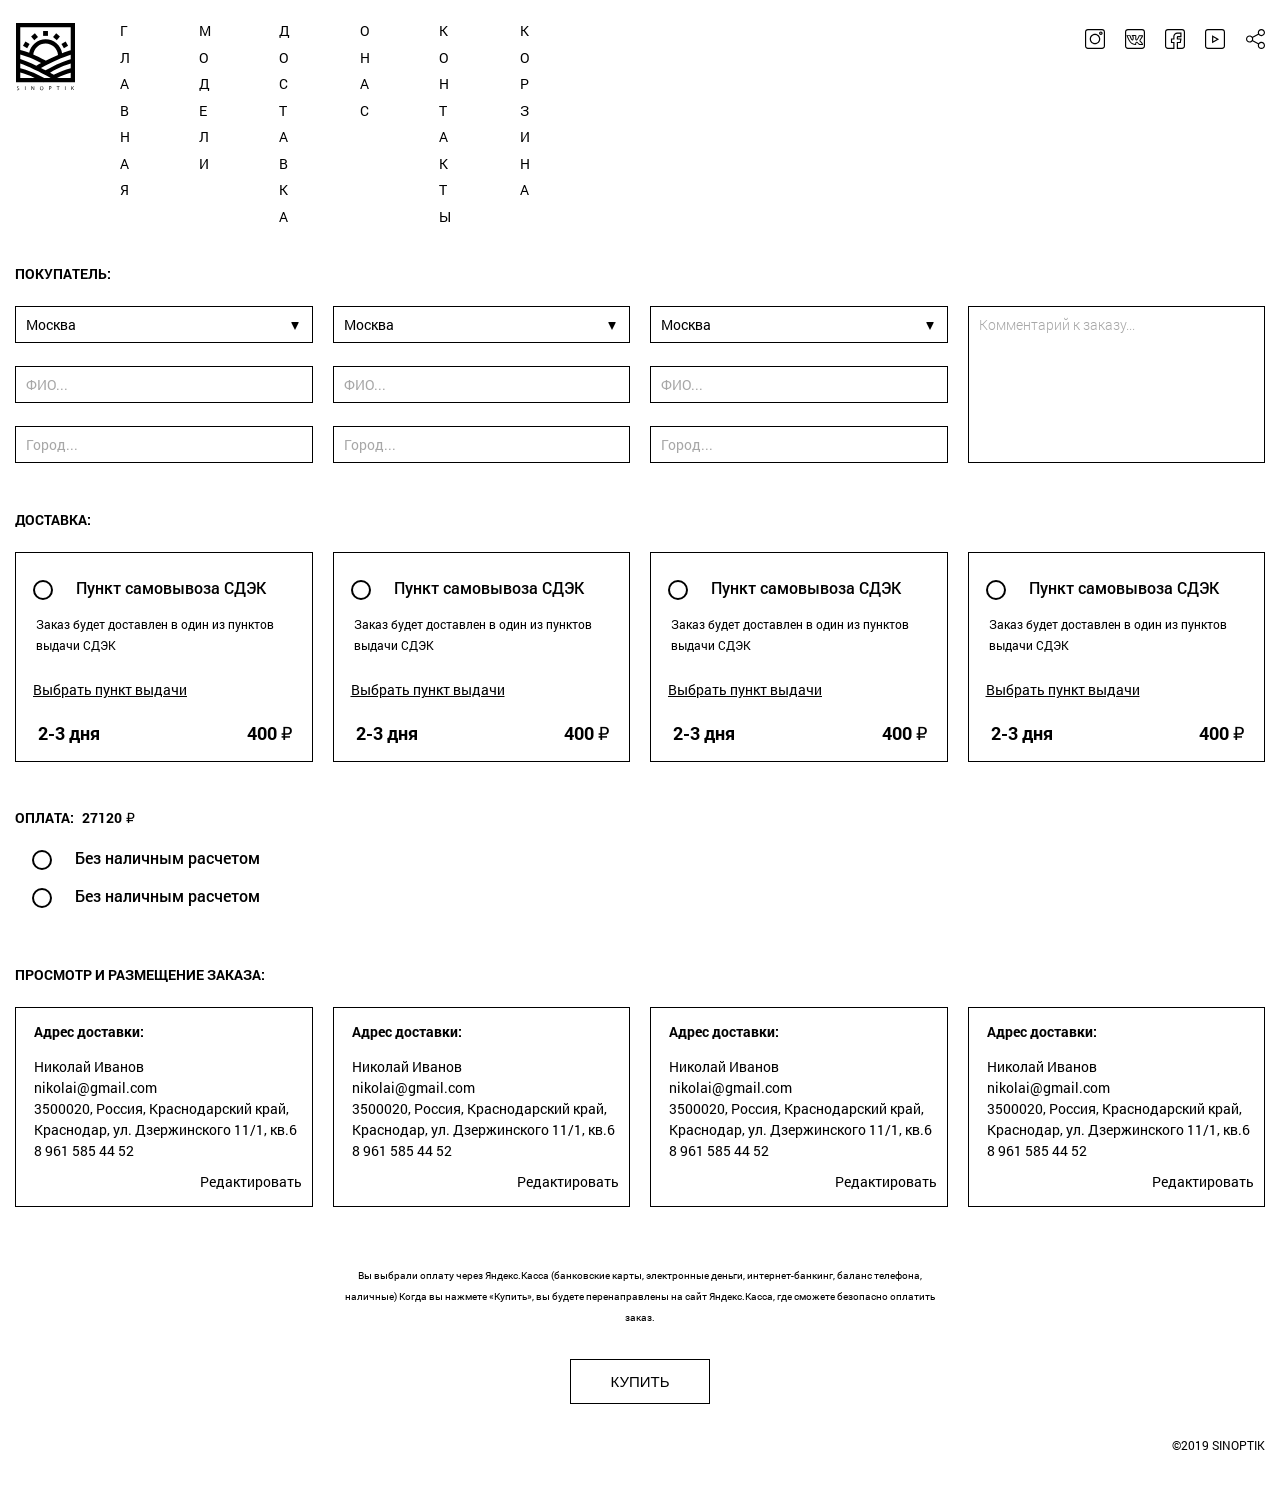
==== src/app/index.html @ a8af1f1e "Add" ====
<!DOCTYPE html>
<html>
<head lang="en">
    <meta charset="utf-8">
    <meta http-equiv="X-UA-Compatible" content="IE=edge">
    <meta name="viewport" content="width=device-width, initial-scale=1, maximum-scale=1, user-scalable=no">
    <meta name="google" value="notranslate">
    <meta name="theme-color" content="#ffffff">
    <title> </title>
    <meta name="description" content="">
    <meta name="keywords" content="">
    <link href="css/style.css" rel="stylesheet">
    <link href="css/animated-slider-css.css" rel="stylesheet">
    <link href="css/grid-same-column.min.css" rel="stylesheet">
    <link href="css/FontAwesoome/css/font-awesome.min.css" rel="stylesheet">
</head>
<body>
    <div class="wrap wrap-page-models">
        <div class="content">
            <header class="header">
                <div class="container">
                    <div class="header__wrapper">
                        <div class="header__wrapper-logo-menu">
                            <div class="logo-company header__logo"></div>
                            <div class="header__menu">
                                <div class="row-6-col-mar-10 ">
                                    <a href="#" class="col-flex header__menu-item">
                                        <p><b class="header__menu-item-span">главная</b></p>
                                    </a>
                                    <a href="#" class="col-flex header__menu-item">
                                        <p><b class="header__menu-item-span">модели</b></p>
                                    </a>
                                    <a href="#" class="col-flex header__menu-item">
                                        <p><b class="header__menu-item-span">доставка</b></p>
                                    </a>
                                    <a href="#" class="col-flex header__menu-item">
                                        <p><b class="header__menu-item-span">о нас</b></p>
                                    </a>
                                    <a href="#" class="col-flex header__menu-item">
                                        <p><b class="header__menu-item-span">контакты</b></p>
                                    </a>
                                    <a href="#" class="col-flex header__menu-item">
                                        <p><b class="header__menu-item-span">корзина</b></p>
                                    </a>
                                </div>
                            </div>
                        </div>

                        <div class="header__social-networks social-networks">

                            <a href="#" style="background-image: url('img/instagram.svg')" class="social-networks__item"></a>

                            <a href="#" style="background-image: url('img/vk.svg')" class="social-networks__item"></a>

                            <a href="#" style="background-image: url('img/facebook.svg')" class="social-networks__item"></a>

                            <a href="#" style="background-image: url('img/youtube.svg')" class="social-networks__item"></a>

                            <a href="#" style="background-image: url('img/share_button.svg')" class="social-networks__item"></a>


                        </div>

                    </div>
                </div>
            </header>
            <section class="section-busket">
                <div class="container">
                    <div class="wrapper-busket-buyer page-form">
                        <p class="h2-title-mar mar-bottom-22">ПОКУПАТЕЛЬ:</p>
                        <div class="row-4-col-mar-10 mar-bottom">
                            <div class="col-flex wrapper-busket-buyer__item">
                                <div class="wrapper-select"><!--контейнер самого селекта-->

                                    
                                    <div class="wrapper-select__wrapper-input">
                                        <input class="wrapper-select__input" readonly="" value="Москва" type="text">
                                        <div class="wrapper-select__triangle-down"></div>
                                    </div>
                                    <ul class="wrapper-select__option"><!--раскрывающийся список-->
                                        <li>Москва</li>
                                        <li>Обниснк</li>
                                        <li>Астана</li>
                                        <li>Ленинск</li>
                                    </ul>
                                </div>
                                <input name="" placeholder="ФИО..." type="text">
                                <input name="" placeholder="Город..." type="text">
                            </div>

                            <div class="col-flex wrapper-busket-buyer__item">
                                <div class="wrapper-select"><!--контейнер самого селекта-->


                                    <div class="wrapper-select__wrapper-input">
                                        <input class="wrapper-select__input" readonly="" value="Москва" type="text">
                                        <div class="wrapper-select__triangle-down"></div>
                                    </div>
                                    <ul class="wrapper-select__option"><!--раскрывающийся список-->
                                        <li>Москва</li>
                                        <li>Обниснк</li>
                                        <li>Астана</li>
                                        <li>Ленинск</li>
                                    </ul>
                                </div>
                                <input name="" placeholder="ФИО..." type="text">
                                <input name="" placeholder="Город..." type="text">
                            </div>

                            <div class="col-flex wrapper-busket-buyer__item">
                                <div class="wrapper-select"><!--контейнер самого селекта-->


                                    <div class="wrapper-select__wrapper-input">
                                        <input class="wrapper-select__input" readonly="" value="Москва" type="text">
                                        <div class="wrapper-select__triangle-down"></div>
                                    </div>
                                    <ul class="wrapper-select__option"><!--раскрывающийся список-->
                                        <li>Москва</li>
                                        <li>Обниснк</li>
                                        <li>Астана</li>
                                        <li>Ленинск</li>
                                    </ul>
                                </div>
                                <input name="" placeholder="ФИО..." type="text">
                                <input name="" placeholder="Город..." type="text">
                            </div>

                            <div class="col-flex wrapper-busket-buyer__item">
                                <textarea placeholder="Комментарий к заказу..." name=""></textarea>
                            </div>
                        </div>
                    </div>

                    <div class="wrapper-busket-delivery">
                        <p class="h2-title-mar mar-bottom-22">ДОСТАВКА:</p>
                        <div class="row-4-col-mar-10 mar-bottom">
                            <div class="col-flex busket-delivery-item">
                                <div class="busket-delivery-item__type-delivery">
                                    <div class="checkbox">
                                        <input name="delivery" type="radio" id="checkbox_1">
                                        <label for="checkbox_1">Пункт самовывоза СДЭК</label>
                                    </div>
                                </div>
                                <div class="busket-delivery-item__mark">
                                    <p>
                                        Заказ будет доставлен в один из пунктов выдачи СДЭК
                                    </p>
                                </div>
                                <p class="busket-delivery-item__select-issue">Выбрать пункт выдачи</p>
                                <div class="wrapper-summary-data">
                                    <div class="time-delivery">
                                        <p>2-3 дня</p>

                                    </div>
                                    <div class="shipping-amount">
                                        <p><span>400</span> ₽ </p>
                                    </div>
                                </div>
                            </div>

                            <div class="col-flex busket-delivery-item">
                                <div class="busket-delivery-item__type-delivery">
                                    <div class="checkbox">
                                        <input name="delivery" type="radio" id="checkbox_2">
                                        <label  for="checkbox_2">Пункт самовывоза СДЭК</label>
                                    </div>
                                </div>
                                <div class="busket-delivery-item__mark">
                                    <p>
                                        Заказ будет доставлен в один из пунктов выдачи СДЭК
                                    </p>
                                </div>
                                <p class="busket-delivery-item__select-issue">Выбрать пункт выдачи</p>
                                <div class="wrapper-summary-data">
                                    <div class="time-delivery">
                                        <p>2-3 дня</p>

                                    </div>
                                    <div class="shipping-amount">
                                        <p><span>400</span> ₽ </p>
                                    </div>
                                </div>
                            </div>

                            <div class="col-flex busket-delivery-item">
                                <div class="busket-delivery-item__type-delivery">
                                    <div class="checkbox">
                                        <input name="delivery" type="radio" id="checkbox_3">
                                        <label for="checkbox_3">Пункт самовывоза СДЭК</label>
                                    </div>
                                </div>
                                <div class="busket-delivery-item__mark">
                                    <p>
                                        Заказ будет доставлен в один из пунктов выдачи СДЭК
                                    </p>
                                </div>
                                <p class="busket-delivery-item__select-issue">Выбрать пункт выдачи</p>
                                <div class="wrapper-summary-data">
                                    <div class="time-delivery">
                                        <p>2-3 дня</p>

                                    </div>
                                    <div class="shipping-amount">
                                        <p><span>400</span> ₽ </p>
                                    </div>
                                </div>
                            </div>

                            <div class="col-flex busket-delivery-item">
                                <div class="busket-delivery-item__type-delivery">
                                    <div class="checkbox">
                                        <input name="delivery" type="radio" id="checkbox_4">
                                        <label for="checkbox_4">Пункт самовывоза СДЭК</label>
                                    </div>
                                </div>
                                <div class="busket-delivery-item__mark">
                                    <p>
                                        Заказ будет доставлен в один из пунктов выдачи СДЭК
                                    </p>
                                </div>
                                <p class="busket-delivery-item__select-issue">Выбрать пункт выдачи</p>
                                <div class="wrapper-summary-data">
                                    <div class="time-delivery">
                                        <p>2-3 дня</p>

                                    </div>
                                    <div class="shipping-amount">
                                        <p><span>400</span> ₽ </p>
                                    </div>
                                </div>
                            </div>
                        </div>
                    </div>

                    <div class="wrapper-total-amount">
                        <p class="h2-title-mar">Оплата: <span>27120</span> ₽</p>
                    </div>

                    <div class="wrapper-type-payment">
                        <div class="checkbox">
                            <input name="type" type="radio" id="checkbox_5">
                            <label for="checkbox_5">Без наличным расчетом</label>
                        </div>

                        <div class="checkbox">
                            <input name="type" type="radio" id="checkbox_6">
                            <label for="checkbox_6">Без наличным расчетом</label>
                        </div>
                    </div>

                    <div class="wrapper-view-order">
                        <p class="h2-title-mar mar-bottom-22">Просмотр и размещение заказа:</p>
                        <div class="row-4-col-mar-10 mar-bottom">
                            <div class="col-flex view-order-item">
                                <p class="view-order-item__title">Адрес доставки:</p>
                                <div class="view-order-item__decryption">
                                    <p>Николай Иванов</p>
                                    <p>nikolai@gmail.com</p>
                                    <p>3500020, Россия, Краснодарский край,</p>
                                    <p>Краснодар, ул. Дзержинского 11/1, кв.6</p>
                                    <p>8 961 585 44 52</p>
                                </div>
                                <p class="edit-delivery-data">Редактировать</p>


                            </div>

                            <div class="col-flex view-order-item">
                                <p class="view-order-item__title">Адрес доставки:</p>
                                <div class="view-order-item__decryption">
                                    <p>Николай Иванов</p>
                                    <p>nikolai@gmail.com</p>
                                    <p>3500020, Россия, Краснодарский край,</p>
                                    <p>Краснодар, ул. Дзержинского 11/1, кв.6</p>
                                    <p>8 961 585 44 52</p>
                                </div>
                                <p class="edit-delivery-data">Редактировать</p>


                            </div>

                            <div class="col-flex view-order-item">
                                <p class="view-order-item__title">Адрес доставки:</p>
                                <div class="view-order-item__decryption">
                                    <p>Николай Иванов</p>
                                    <p>nikolai@gmail.com</p>
                                    <p>3500020, Россия, Краснодарский край,</p>
                                    <p>Краснодар, ул. Дзержинского 11/1, кв.6</p>
                                    <p>8 961 585 44 52</p>
                                </div>
                                <p class="edit-delivery-data">Редактировать</p>


                            </div>

                            <div class="col-flex view-order-item">
                                <p class="view-order-item__title">Адрес доставки:</p>
                                <div class="view-order-item__decryption">
                                    <p>Николай Иванов</p>
                                    <p>nikolai@gmail.com</p>
                                    <p>3500020, Россия, Краснодарский край,</p>
                                    <p>Краснодар, ул. Дзержинского 11/1, кв.6</p>
                                    <p>8 961 585 44 52</p>
                                </div>
                                <p class="edit-delivery-data">Редактировать</p>


                            </div>
                        </div>
                    </div>

                    <div class="wrapper-user-tagging">
                        <p>
                            Вы выбрали оплату через Яндекс.Касса (банковские карты, электронные деньги,
                            интернет-банкинг, баланс телефона, наличные)
                            Когда вы нажмете «Купить», вы будете перенаправлены на сайт Яндекс.Касса, где сможете
                            безопасно оплатить заказ.
                        </p>
                    </div>

                    <button class="button button-order-purchase">Купить</button>



                </div>



            </section>
        </div>



        <footer class="footer">
            <div class="container">
                <p class="footer__year">©2019  SINOPTIK</p>
            </div>

        </footer>
    </div>


    <script src="js/jquery-3.1.1.min.js"></script>
    <script src="js/app.js"></script>
    <script src="js/jquery.cssslider.js"></script>
    <script src="js/jquery.touchSwipe.js"></script>

    <script>
        $(document).ready(function() {

            /*Поле селект*/
            $('.wrapper-select__triangle-down, .wrapper-select').on('click',function(){


                $(this).find('.wrapper-select__option').slideToggle();
            });

            $('.wrapper-select__option li').on('click',function(){
                var val = $(this).text();
                $(this).parents('.wrapper-select').find('.wrapper-select__input').val(val);
                $(this).find('.wrapper-select__option').slideUp();

            });




        });
    </script>

</body>
</html>
---- src/app/css/style.css ----
@import url("fonts.css");
* {
  box-sizing: border-box;
  padding: 0;
  margin: 0;
}
html,
body {
  width: 100%;
  height: 100%;
}
body {
  position: relative;
  margin: 0;
  font-family: 'Roboto', sans-serif;
  color: #000000;
  cursor: default;
  font-weight: 300;
  font-size: 16px;
  line-height: 21px;
  background: #fff;
  height: 100%;
}
html {
  font-family: sans-serif;
  -ms-text-size-adjust: 100%;
  -webkit-text-size-adjust: 100%;
}
.wrap {
  width: 100%;
  overflow: hidden;
  position: relative;
  display: flex;
  flex-direction: column;
  min-height: 100%;
}
.content {
  flex: 1 0 auto;
}
.footer {
  flex: 0 0 auto;
}
section,
header,
footer {
  display: block;
  position: relative;
}
.container {
  zoom: 1;
  width: 100%;
  max-width: 1290px;
  margin: 0 auto;
  padding: 0 15px;
  position: relative;
}
a {
  display: block;
  color: #000;
  text-decoration: none;
  transition: all ease 0.3s;
  -webkit-transition: all ease 0.3s;
  background-color: transparent;
  -webkit-text-decoration-skip: objects;
}
a img {
  text-decoration: none;
}
a:focus,
a:hover,
a:link,
a:active {
  outline: none!important;
  text-decoration: none!important;
  outline-width: 0;
}
a:hover {
  text-decoration: none!important;
}
ul {
  margin: 0;
  padding: 0;
  list-style: none;
}
img {
  max-width: 100%;
  height: auto;
}
button {
  outline: none;
  text-decoration: none;
  border: none;
  transition: all ease 0.5s;
  -webkit-transition: all ease 0.5s;
}
button:focus {
  outline: none;
}
input {
  outline: none;
}
/*--------------МОДАЛЬНЫЕ ОКНА МЕДИА-МЕНЮ НА ВЕСЬ ЭКРАН-----------------*/
/*Модальное окно*/
.parent {
  width: 100%;
  height: 100%;
  position: fixed;
  top: 0;
  left: 0;
  /*display: flex;*/
  align-items: center;
  align-content: center;
  justify-content: center;
  overflow: auto;
  z-index: 1100;
  display: none;
}
.parent #block {
  position: relative;
  width: 80%;
  height: 50%;
  border: 1px solid #7b7a7a;
  background: #fff;
  box-shadow: 0 0 4px 0 #7b7a7a;
}
img {
  display: block;
  border: none;
}
#lean_overlay {
  position: fixed;
  z-index: 1000;
  top: 0;
  left: 0;
  height: 100%;
  width: 100%;
  background: rgba(0, 0, 0, 0.25);
}
.close-menu {
  position: absolute;
  width: 18px;
  height: 18px;
  right: -10px;
  top: -10px;
  font-size: 20px;
  background-position: center;
  background-repeat: no-repeat;
  background-size: contain;
  cursor: pointer;
  z-index: 10;
}
/*Главная старница*/
.header {
  padding-top: 23px;
}
.header__wrapper {
  display: flex;
  justify-content: space-between;
}
.header__wrapper-logo-menu {
  display: flex;
}
.header__menu {
  width: 460px;
  margin-left: 20px;
}
.header__menu-item {
  margin-top: -24px;
  padding-top: 24px;
  display: flex;
  justify-content: center;
  transition: all ease 0.6s;
}
.header__menu-item:hover {
  background-color: #000;
}
.header__menu-item:hover p {
  color: #fff;
}
.header__menu-item p {
  transition: all ease 0.8s;
  -webkit-transition: all ease 0.8s;
  font-weight: 300;
  font-size: 14px;
  line-height: 16px;
  text-transform: uppercase;
}
.header__menu-item p span {
  display: block;
  margin-bottom: 10.5px;
}
.header__menu-item p b {
  display: none;
}
.header__social-networks {
  padding-top: 6px;
}
.social-networks {
  display: flex;
}
.social-networks__item {
  width: 20px;
  height: 20px;
  background-size: contain;
  background-position: center;
  background-repeat: no-repeat;
}
.social-networks__item:not(:last-child) {
  margin-right: 20px;
}
.logo-company {
  width: 60px;
  height: 68.24px;
  background-position: center;
  background-repeat: no-repeat;
  background-size: contain;
  background-image: url("../img/logo.svg");
}
.section-page-banner {
  padding-top: 11%;
}
.section-page-banner .home-page-video {
  background-position: center;
  background-repeat: no-repeat;
  background-size: cover;
  max-height: 315px;
  background-image: url("../img/banner_home_1.jpg");
}
.section-page-banner .home-page-video:before {
  content: "";
  display: block;
  padding-top: 17%;
}
.footer {
  padding-bottom: 36px;
}
.footer__year {
  font-weight: 300;
  font-size: 12px;
  text-align: right;
}
/*Страница модели*/
/*слайдер*/
.wrapper-model-slider {
  position: relative;
  margin-top: 22.7%;
  width: 18%;
  margin-left: 78px;
}
ul#model-slider {
  /*Задаем ширину всему блоку, чтобы он был по середине и адаптивным*/
  width: 100%;
  position: relative;
  margin: 0 auto;
}
#model-slider li {
  /*Задаем ширину и другие св-ва отдельному слайдеру*/
  text-align: center;
  width: 100%;
  background-color: transparent;
  will-change: transform;
}
#model-slider li > div {
  /*Ширина контейнера с содержимым, чтобы не задавать padding*/
  width: 80%;
  margin: 0 auto;
}
#model-slider li:not(.current_item) div.model-slider__list {
  /*чтобы содержание неактивных слайдеров не было видно*/
  opacity: 0;
}
.model-slider__title p {
  font-size: 40px;
  font-weight: 200;
  text-transform: uppercase;
}
.model-slider__list {
  margin-top: 71px;
}
.model-slider__list_item {
  cursor: pointer;
  padding: 7px 5px;
}
.model-slider__list_item:not(:last-child) {
  margin-bottom: 21px;
}
.model-slider__list_item:hover {
  background-color: #000;
}
.model-slider__list_item:hover p {
  color: #fff;
}
.model-slider__list_item p {
  font-weight: 300;
  font-size: 18px;
  color: #333333;
  text-transform: uppercase;
}
/*Кнопки*/
.slider-btn {
  display: flex;
  align-items: center;
  justify-content: center;
  position: absolute;
  top: 50%;
  margin-top: -26px;
  width: 53px;
  height: 53px;
  border-radius: 50%;
  cursor: pointer;
  background: #246fc3;
}
.model-slider__arrow {
  position: absolute;
  width: 20px;
  height: 20px;
  background-repeat: no-repeat;
  background-position: center;
  background-size: contain;
  z-index: 100;
  top: 1px;
  cursor: pointer;
}
#btn_next1 {
  left: -32px;
}
#btn_prev1 {
  right: -29px;
}
.model-slider-man {
  display: none;
  position: absolute;
  bottom: 0;
  width: 53%;
  background-position: 0px -18%;
  background-repeat: no-repeat;
  background-size: cover;
  left: 36%;
  z-index: 2;
}
.model-slider-man:before {
  content: "";
  display: block;
  padding-top: 100%;
}
.model-page {
  position: absolute;
  top: 0;
  right: 0;
  width: 51.6%;
  height: 100vh;
  background-position: right;
  background-repeat: no-repeat;
  background-size: 100% 100%;
  background-image: url("../img/Mask Group.png");
}
/*О нас*/
.container-small {
  max-width: 810px;
  margin: 0 auto;
  padding: 0 15px;
  position: relative;
}
.wrapper-participants {
  display: flex;
  justify-content: space-between;
}
.wrapper-participants__item {
  flex-shrink: 0;
}
.wrapper-participants__img {
  width: 300px;
  height: 300px;
  background-position: center;
  background-repeat: no-repeat;
  background-size: cover;
}
.wrapper-participants__name {
  font-size: 18px;
  margin-top: 30px;
}
.h2_title {
  font-weight: 400;
  font-size: 16px;
}
.h2_title-small {
  font-weight: 400;
  font-size: 16px;
}
.about-us-description {
  margin-top: 71px;
}
.about-us-description h2 {
  text-transform: uppercase;
}
.about-us-description__wrapper {
  margin-top: 20px;
}
.section-about-us {
  padding-top: 65px;
}
.section-about-us p {
  line-height: 27px;
  text-align: justify;
}
/*О нас*/
.wrappery-delivery-description {
  padding-left: 65px;
  padding-top: 64px;
  width: 62%;
}
.wrappery-delivery-description h2 {
  text-transform: uppercase;
  margin-bottom: 17px;
}
.delivery-description-item:not(:last-child) {
  margin-bottom: 52px;
}
.delivery-description-item p {
  letter-spacing: -0.1px;
}
.delivery-description-item p:not(:last-child) {
  margin-bottom: 16px;
}
.wrapper-delivery-form {
  position: absolute;
  top: 11px;
  right: 15px;
}
.delivery-form {
  position: fixed;
  transform: translateX(-100%);
  width: 304px;
}
.delivery-form .form-title {
  margin-bottom: 12px;
}
.delivery-form input {
  margin-bottom: 30px;
  width: 100%;
}
.delivery-form textarea {
  height: 195px;
  width: 100%;
}
.delivery-form button {
  margin-top: 26px;
  margin-left: 4px;
}
.button {
  width: 140px;
  height: 45px;
  text-transform: uppercase;
  border: 1px solid #000000;
  outline: none;
  background-color: #fff;
  font-size: 15px;
  cursor: pointer;
}
.button:hover {
  background-color: #000;
  color: #fff;
}
.page-form input {
  padding-left: 15px;
  display: block;
  background: #FFFFFF;
  border: 1px solid #000000;
  outline: none;
  height: 37px;
  font-family: 'Roboto', sans-serif;
  font-size: 14px;
  font-weight: 300;
}
.page-form input:-moz-placeholder {
  color: #A7A7A7;
}
.page-form input::-webkit-input-placeholder {
  color: #A7A7A7;
}
.page-form textarea {
  padding-left: 15px;
  padding-top: 8px;
  border: 1px solid #000000;
  outline: none;
  font-family: 'Roboto', sans-serif;
  font-size: 14px;
  font-weight: 300;
  resize: none;
}
.page-form textarea:-moz-placeholder {
  color: #A7A7A7;
  font-weight: 300;
}
.page-form textarea::-webkit-input-placeholder {
  color: #A7A7A7;
  font-weight: 200;
}
.form-title {
  font-size: 14px;
  text-transform: uppercase;
  font-weight: 400;
}
/*Отдельные модели*/
.wrapper-separate-model {
  display: flex;
  justify-content: space-between;
}
.model-options {
  padding-top: 167px;
  padding-left: 12.7%;
}
.model-options__price {
  width: max-content;
}
.model-options__price p {
  position: relative;
  font-family: 'Abel', sans-serif;
  font-weight: 300;
  letter-spacing: 0.2px;
  display: flex;
  justify-content: space-between;
}
.model-options__price p span {
  margin-left: 4px;
}
.model-options__price p:not(:last-child) {
  margin-bottom: 5px;
}
.model-options__new-price {
  font-size: 20px;
}
.model-options__old-price {
  font-size: 15px;
  opacity: 0.7;
}
.model-options__old-price span {
  margin-right: 3px;
}
.model-options__old-price:before {
  content: "";
  display: block;
  height: 1px;
  width: 93%;
  opacity: 0.7;
  background-color: #000;
  position: absolute;
  top: 12px;
}
.model-options__nomenclature {
  margin-top: 23px;
}
.model-options__nomenclature p {
  font-family: 'Abel', sans-serif;
}
.model-options__name-goods {
  font-size: 20px;
}
.model-options__article {
  font-size: 11px;
  margin-top: 2px;
}
.model-options__article span {
  margin-left: 19px;
}
.model-slider-pagers {
  display: flex;
  margin-top: 34px;
}
.model-slider-pagers__item {
  box-sizing: content-box;
  border: 2px solid transparent;
  display: block;
  width: 17px;
  height: 17px;
  border-radius: 50%;
}
.model-slider-pagers__item.active-item {
  border-color: #646464;
}
.model-slider-pagers__item:not(:last-child) {
  margin-right: 19px;
}
.wrapper-model-slider-img {
  width: 566px;
  margin-top: -35px;
}
.model-slider-item {
  width: 100%;
}
.model-slider-item__img {
  width: 460px;
  height: 558px;
  margin-left: 26px;
  background-size: cover;
  background-repeat: no-repeat;
  background-position: center;
}
.model-slider-size {
  display: flex;
  margin-top: 23px;
}
.model-slider-size__item {
  cursor: pointer;
  font-family: 'Abel', sans-serif;
  font-style: normal;
  font-weight: normal;
  font-size: 18px;
  padding: 0 6px;
  border-bottom: 3px solid transparent;
}
.model-slider-size__item.active-item {
  border-color: #646464;
}
.model-slider-size__item:not(:last-child) {
  margin-right: 16px;
}
.wrapper-size-chart {
  cursor: pointer;
  width: max-content;
  margin: 10px auto 0;
}
.wrapper-size-chart p {
  font-size: 10px;
  text-decoration: underline;
}
.model-options__button {
  margin-top: 20px;
}
/*Слайдер картинок*/
.wrapper-owl-carousel-models-img {
  width: 83%;
  margin-left: 21px;
  margin-top: 85px;
}
.models-img-slider-item {
  cursor: pointer;
  background-position: center;
  background-size: cover;
  background-repeat: no-repeat;
}
.models-img-slider-item:before {
  content: "";
  display: block;
  padding-top: 100%;
}
.models-img-slider-item img {
  width: 100%;
  height: 100%;
}
.wrapper-owl-carousel-models-img .owl-nav button {
  display: flex;
  align-items: center;
  justify-content: center;
  width: 30px;
  height: 30px;
  background-position: center!important;
  background-repeat: no-repeat !important;
  background-size: cover!important;
}
.wrapper-owl-carousel-models-img .owl-prev {
  /*ставлю абсолютом, чтобы поставить их по краям, как это обычно бывает*/
  position: absolute;
  top: 50%;
  margin-top: -26px !important;
  left: -43px;
  background-image: url("../img/ArrowLeft.svg") !important;
}
.wrapper-owl-carousel-models-img .owl-next {
  position: absolute;
  top: 50%;
  margin-top: -26px !important;
  right: -43px;
  background-image: url("../img/ArrowRight.svg") !important;
}
/*Слайдер по нажатию на картинку*/
.container-models-modal,
.container-size-modal {
  display: none;
}
.wrapper-models-modal {
  margin-top: 20px;
  width: 100%;
  height: 100%;
  position: fixed;
  top: 0;
  left: 0;
  z-index: 1100;
  overflow: auto;
  padding-bottom: 30px;
}
.wrapper-models-modal__name-model-close {
  display: flex;
  justify-content: space-between;
  align-items: center;
  margin-bottom: 22px;
}
.wrapper-models-modal__header {
  display: flex;
  justify-content: space-between;
}
.wrapper-models-modal__container {
  position: relative;
  background: #fff;
}
.wrapper-models-modal__model-name {
  font-family: 'Abel', sans-serif;
  font-style: normal;
  font-weight: normal;
  font-size: 24px;
  text-transform: uppercase;
}
.wrapper-models-modal .owl-nav {
  position: absolute;
  top: -82px;
  display: flex;
  justify-content: space-between;
  left: 50%;
  transform: translate(-50%, 0);
}
.wrapper-models-modal .owl-nav button {
  display: flex;
  align-items: center;
  justify-content: center;
  width: 30px;
  height: 30px;
  background-position: center!important;
  background-repeat: no-repeat !important;
  background-size: cover!important;
}
.wrapper-models-modal .owl-prev {
  /*ставлю абсолютом, чтобы поставить их по краям, как это обычно бывает*/
  background-image: url("../img/ArrowLeft.svg") !important;
}
.wrapper-models-modal .owl-next {
  background-image: url("../img/ArrowRight.svg") !important;
}
.wrapper-models-modal .owl-dots {
  position: absolute;
  top: -78px;
  left: 50%;
  transform: translate(-50%, 0);
}
.wrapper-models-modal .owl-dots button {
  width: 8px;
  height: 8px;
  background: #646464 !important;
  border-radius: 50%;
  border: 1px solid #646464 !important;
}
.wrapper-models-modal .owl-dots button.active {
  background: #fff !important;
}
.wrapper-models-modal .owl-dots button:not(:last-child) {
  margin-right: 20px;
}
.lean_overlay {
  position: fixed;
  z-index: 1000;
  top: 0;
  left: 0;
  height: 100%;
  width: 100%;
  background: #fff;
}
.slider-models-fancy {
  max-width: 700px;
  margin: 0 auto 0;
  position: relative;
}
.slider-models-fancy__item {
  position: relative;
  background-position: center;
  background-size: cover;
  background-repeat: no-repeat;
}
.slider-models-fancy__item::before {
  content: "";
  display: block;
  padding-top: 100%;
}
.slider-models-fancy .owl-carousel {
  margin-top: 50px;
}
.wrapper-models-modal__close {
  width: 30px;
  height: 30px;
  background-position: center;
  background-repeat: no-repeat;
  background-size: cover;
  background-image: url("../img/Union.svg");
  cursor: pointer;
  z-index: 10;
}
.section-model-description {
  margin-top: 30px;
  padding-top: 13px;
  padding-bottom: 100px;
}
.model-description {
  display: flex;
}
.model-description__item {
  width: 31%;
  font-size: 14px;
}
.model-description__item:nth-child(2) {
  padding-left: 11px;
}
.model-description__item:nth-child(1) {
  padding-right: 22px;
}
.model-description__item:nth-child(3) {
  padding-left: 20px;
}
.model-description__item p:not(:last-child) {
  margin-bottom: 13px;
}
.model-description__item h2 {
  font-size: 14px;
  text-transform: uppercase;
  margin-bottom: 15px;
}
.model-description__item ul li {
  display: flex;
}
.model-description__item ul li:not(:last-child) {
  margin-bottom: 14px;
}
.model-description__item ul li:before {
  content: "-";
  margin-right: 2px;
}
.size-models-modal {
  max-width: 1105px;
  margin: 72px auto 0;
  position: relative;
  padding-bottom: 50px;
}
.user-data {
  max-width: 621px;
  margin-top: 69px;
}
.user-data__label {
  display: flex;
  justify-content: space-between;
}
.user-data__label p {
  font-size: 14px;
  text-transform: uppercase;
}
.user-data__label p span {
  margin-left: 9px;
  font-size: 20px;
  font-weight: 400;
}
.models-modal-form {
  width: 100%;
  margin-top: 17px;
}
.models-modal-form__item {
  height: 38px;
  border: 1px solid #000000;
  display: flex;
  align-items: center;
}
.models-modal-form__item input {
  border: none;
  width: 74%;
  margin-right: 5px;
  padding-left: 9px;
  height: 34px;
}
.wrapper-sizes-individual-parts {
  display: flex;
  justify-content: space-between;
  max-width: 1260px;
  margin: 121px auto 0;
  position: relative;
}
.wrapper-model-sizes__title {
  text-transform: uppercase;
  font-size: 14px;
  font-weight: 300;
}
.wrapper-model-sizes__item {
  font-size: 14px;
  margin-top: 14px;
}
.wrapper-model-sizes__size {
  font-weight: 500;
  margin-bottom: 14px;
}
.wrapper-model-sizes__sizes-parts:not(:last-child) {
  margin-bottom: 14px;
}
.wrapper-model-img__img {
  margin-top: -69px;
}
.wrapper-model-img__img img {
  max-width: 100%;
  height: auto;
}
.size-models-modal__name-model-close {
  display: flex;
  justify-content: space-between;
  width: 85.2%;
  align-items: center;
}
/*Карточка товара*/
.section-cart-product {
  padding-top: 3.2%;
}
.wrapper-your-order {
  display: flex;
  justify-content: space-between;
}
.wrapper-goods-in-order {
  width: 62%;
  max-width: 780px;
}
.choose-amount-plus {
  display: flex;
  align-items: center;
  justify-content: center;
}
.choose-amount-minus {
  padding: 4px 0;
}
.good-in-order {
  border: 1px solid #000000;
  padding: 17px 22px 11px;
  font-size: 14px;
}
.good-in-order__container {
  display: flex;
  justify-content: space-between;
}
.good-in-order__model-name {
  font-size: 14px;
}
.good-in-order__wrap-amount-good {
  display: flex;
  margin-top: 15px;
  justify-content: space-between;
  align-items: center;
  width: 59%;
  max-width: 98px;
}
.good-in-order__choose-amount {
  cursor: pointer;
  width: 21px;
  height: 21px;
  border: 1px solid #000000;
  border-radius: 50%;
}
.good-in-order__choose-amount img {
  max-width: 100%;
  height: auto;
}
.good-in-order__options-item-prise span {
  font-weight: 500;
  letter-spacing: 0.6px;
}
.good-in-order__options {
  margin-top: 44px;
}
.good-in-order__options-item:not(:last-child) {
  margin-bottom: 5px;
}
.wrapper-product-information {
  width: 50%;
}
.wrapper-product-img {
  width: 156px;
  height: 180px;
}
.good-in-order__img {
  width: 100%;
  height: 100%;
}
.good-in-order__img img {
  max-width: 100%;
  height: auto;
}
.h2-title-mar {
  font-size: 14px;
  text-transform: uppercase;
  font-weight: 500;
}
.mar-bottom-13 {
  margin-bottom: 13px;
}
.cart-product-checkout {
  width: 31%;
  max-width: 380px;
}
.product-checkout-form input {
  width: 100%;
  padding-left: 10px;
}
.product-checkout-form textarea {
  width: 100%;
  padding-left: 10px;
  padding-top: 2px;
  height: 109px;
}
.wrapper-comment-order {
  margin-top: 30px;
}
.wrapper-total-amount {
  margin-top: 56px;
}
.checkout-button {
  width: 220px;
  margin-top: 19px;
}
/*Корзина*/
.section-busket {
  padding-top: 2.2%;
}
.mar-bottom-22 {
  margin-bottom: 22px;
}
.wrapper-busket-buyer {
  width: 100%;
}
.wrapper-select {
  position: relative;
}
.wrapper-select__wrapper-input {
  border: 1px solid #000000;
  display: flex;
  align-items: center;
  height: 37px;
}
.wrapper-select__triangle-down {
  border-left: 4px solid transparent;
  border-right: 4px solid transparent;
  border-top: 8px solid #000;
  border-radius: 1px;
  margin-top: 2px;
}
.page-form .wrapper-select__input {
  border: none;
  padding-left: 10px;
  width: 93%;
  font-size: 14px;
  height: 100%;
}
.wrapper-select__option {
  position: absolute;
  width: 100%;
  display: none;
}
.wrapper-select__option li {
  display: flex;
  align-items: center;
  cursor: pointer;
  border-bottom: 1px solid #000;
  border-right: 1px solid #000;
  border-left: 1px solid #000;
  padding-left: 10px;
  font-size: 14px;
  height: 37px;
  background-color: #fff;
}
.wrapper-busket-buyer input {
  width: 100%;
}
.wrapper-busket-buyer__item > div {
  margin-bottom: 23px;
}
.wrapper-busket-buyer__item > input {
  padding-left: 10px;
}
.wrapper-busket-buyer__item > input:not(:last-child) {
  margin-bottom: 23px;
}
.wrapper-busket-buyer__item textarea {
  width: 100%;
  height: 157px;
  padding-left: 10px;
}
.wrapper-busket-delivery {
  margin-top: 22px;
}
.busket-delivery-item {
  border: 1px solid #000;
  padding: 24px 20px 17px 17px;
}
.busket-delivery-item__type-delivery {
  display: flex;
  position: relative;
}
.busket-delivery-item__mark {
  margin-top: 16px;
  padding-left: 3px;
}
.busket-delivery-item__mark p {
  font-size: 12px;
}
.busket-delivery-item__select-issue {
  font-size: 14px;
  text-decoration: underline;
  margin-top: 23px;
}
/*Стилизую чекбокс*/
.checkbox input[type="radio"] {
  opacity: 0;
  position: absolute;
}
.checkbox label {
  position: relative;
  display: inline-block;
  outline: none;
  padding-left: 43px;
  font-size: 16px;
  font-weight: 400;
}
.checkbox label::before,
.checkbox label::after {
  position: absolute;
  content: "";
  display: inline-block;
}
/*Outer box of the fake checkbox*/
.checkbox label::before {
  height: 16px;
  width: 16px;
  border: 2px solid;
  left: 0px;
  top: 3px;
  border-radius: 50%;
}
/*Checkmark of the fake checkbox*/
.checkbox label::after {
  height: 10px;
  width: 10px;
  left: 5px;
  top: 8px;
  border-radius: 50%;
  background-color: #000;
}
/*Hide the checkmark by default*/
.checkbox input[type="radio"] + label::after {
  content: none;
}
/*Unhide on the checked state*/
.checkbox input[type="radio"]:checked + label::after {
  content: "";
}
/*Adding focus styles on the outer-box of the fake checkbox*/
.checkbox input[type="radio"]:focus + label::before {
  outline: none;
}
.wrapper-summary-data {
  display: flex;
  margin-top: 23px;
  justify-content: space-between;
  padding-left: 5px;
}
.wrapper-summary-data p {
  font-size: 18px;
  font-weight: 500;
}
.wrapper-total-amount {
  margin-top: 25px;
}
.wrapper-total-amount p span {
  margin: 0 1px 0px 5px;
}
.wrapper-type-payment {
  margin-top: 19px;
  padding-left: 17px;
}
.wrapper-type-payment .checkbox:not(:last-child) {
  margin-bottom: 17px;
}
.wrapper-view-order {
  margin-top: 58px;
}
.view-order-item {
  border: 1px solid #000;
  padding: 13px 10px 14px 18px;
  display: flex;
  flex-direction: column;
}
.view-order-item__title {
  font-size: 14px;
  font-weight: 500;
  margin-bottom: 14px;
}
.view-order-item__decryption p {
  font-size: 14px;
}
.edit-delivery-data {
  font-size: 14px;
  margin-top: 10px;
  margin-left: auto;
  cursor: pointer;
}
.wrapper-user-tagging {
  max-width: 614px;
  margin: 38px auto 0;
}
.wrapper-user-tagging p {
  font-size: 10px;
  text-align: center;
}
.button-order-purchase {
  display: block;
  margin: 31px auto;
  width: 140px;
}
---- src/app/css/animated-slider-css.css ----
/* fixme: rename choose_slider_items to animated-slider or something */

.choose_slider_items li {
	position: relative;
	list-style: none;
	display: none;
	text-align: center;

	-webkit-transition: all 1s ease-in-out;
	-moz-transition: all 1s ease-in-out;
	-o-transition: all 1s ease-in-out;
	transition: all 1s ease-in-out;
}


.choose_slider_items li .model-slider__title{

	-webkit-transition: all 1s ease-in-out;
	-moz-transition: all 1s ease-in-out;
	-o-transition: all 1s ease-in-out;
	transition: all 1s ease-in-out;
}

.choose_slider_items li .model-slider__list{

	-webkit-transition: all 1s ease-in-out;
	-moz-transition: all 1s ease-in-out;
	-o-transition: all 1s ease-in-out;
	transition: all 1s ease-in-out;
}

@keyframes zoomIn {
	from {
		font-size: 16px;
		opacity: 0.65;
		-moz-transform: scale(0.8,0.8);
		-ms-transform: scale(0.8,0.8);
		-webkit-transform: scale(0.8,0.8);
	}

	20% {
		font-size: 25px;
		opacity: 0.7;
		-moz-transform: scale(0.85,0.85);
		-ms-transform: scale(0.85,0.85);
		-webkit-transform: scale(0.85,0.85);
	}

	50% {
		font-size: 30px;

		opacity: 0.85;
		-moz-transform: scale(0.9,0.9);
		-ms-transform: scale(0.9,0.9);
		-webkit-transform: scale(0.9,0.9);
	}

	80% {
		font-size: 35px;
		opacity: 0.95;
		-moz-transform: scale(0.95,0.95);
		-ms-transform: scale(0.95,0.95);
		-webkit-transform: scale(0.95,0.95);
	}
	to {
		font-size: 40px;
		opacity: 1;
		-moz-transform: scale(1,1);
		-ms-transform: scale(1,1);
		-webkit-transform: scale(1,1);
	}
}

.zoomIn {
	-webkit-animation-duration: 3s;
	animation-duration: 3s;
	-webkit-animation-fill-mode: both;
	animation-fill-mode: both;
	animation-iteration-count:1;
	-webkit-animation-name: zoomIn;
	animation-name: zoomIn;
}

/*.choose_slider_items .current_item {*/
	/*display: block;*/
	/*position: absolute;*/
	/*!*transform: scale(1,1);*!*/
	/*!*-moz-transform: scale(1,1);*!*/
	/*!*-ms-transform: scale(1,1);*!*/
	/*!*-webkit-transform: scale(1,1);*!*/
	/*top: 0;*/
	/*left: 0px;*/
	/*z-index: 100;*/
	/*-webkit-animation-name: zoomIn;*/
	/*animation-name: zoomIn;*/
/*}*/


/*.choose_slider_items .previous_hidden {*/
	/*display: block;*/
	/*!*transform: scale(0.2,0.2);*!*/
	/*!*-moz-transform: scale(0.2,0.2);*!*/
	/*!*-ms-transform: scale(0.2,0.2);*!*/
	/*!*-webkit-transform: scale(0.2,0.2);*!*/
	/*opacity: 0.0;*/
	/*position: absolute;*/
	/*!*top: -100px;*!*/
	/*top: 0;*/
	/*left: -99px; !*задаем на сколько будут выдвигаться*!*/
    /*z-index: 0;*/

/*}*/

/*.choose_slider_items .next_hidden {*/
	/*display: block;*/
	/*!*transform: scale(0.2,0.2);*!*/
	/*!*-moz-transform: scale(0.2,0.2);*!*/
	/*!*-ms-transform: scale(0.2,0.2);*!*/
	/*!*-webkit-transform: scale(0.2,0.2);*!*/
	/*opacity: 0.0;*/
	/*position: absolute;*/
	/*!*top: -100px;*!*/
	/*top: 0;*/
	/*left: 99px;!*задаем на сколько будут выдвигаться*!*/
	/*z-index: 0;*/

/*}*/

/*.choose_slider_items .previous_item {*/
	/*display: block;*/

	/*!*transform: scale(0.4,0.4);*!*/
	/*!*-moz-transform: scale(0.4,0.4);*!*/
	/*!*-ms-transform: scale(0.4,0.4);*!*/
	/*!*-webkit-transform: scale(0.4,0.4);*!*/
	/*opacity: 0.65;*/
	/*position: absolute;*/
	/*!*top: -80px;*!*/
    /*left: -77px;!*задаем на сколько будут выдвигаться*!*/
	/*z-index: 12;*/
	/*top: 0;*/

/*}*/
/*.choose_slider_items .previous_item .model-slider__title p{*/
	/*font-size: 12px;*/
/*}*/
/*.choose_slider_items .next_item .model-slider__title p{*/
	/*font-size: 12px;*/
/*}*/
/*.choose_slider_items .previous_hidden .model-slider__title p{*/
	/*font-size: 12px;*/
/*}*/
/*.choose_slider_items .next_hidden .model-slider__title p{*/
	/*font-size: 12px;*/
/*}*/



/*.choose_slider_items .next_item {*/
	/*display: block;*/
	/*font-size: 12px;*/
	/*!*transform: scale(0.4,0.4);*!*/
	/*!*-moz-transform: scale(0.4,0.4);*!*/
	/*!*-ms-transform: scale(0.4,0.4);*!*/
	/*!*-webkit-transform: scale(0.4,0.4);*!*/
	/*opacity: 0.65;*/
	/*position: absolute;*/
	/*!*top: -80px;*!*/
	/*left: 77px;*/
	/*z-index: 12;*/
	/*top: 0;*/

/*}*/





























.choose_slider_items .current_item {
	display: block;
	position: absolute;
	/*transform: scale(1,1);*/
	/*-moz-transform: scale(1,1);*/
	/*-ms-transform: scale(1,1);*/
	/*-webkit-transform: scale(1,1);*/
	top: 0;
	left: 0;
	z-index: 100;
	-webkit-animation-name: zoomIn;
	animation-name: zoomIn;
}

.choose_slider_items .current_item .model-slider__title{
	transform: scale(1,1);
	-moz-transform: scale(1,1);
	-ms-transform: scale(1,1);
	-webkit-transform: scale(1,1);
}

.choose_slider_items .current_item .model-slider__list{
	opacity: 1;
}

.choose_slider_items .previous_hidden {
	display: block;
	/*transform: scale(0.2,0.2);*/
	/*-moz-transform: scale(0.2,0.2);*/
	/*-ms-transform: scale(0.2,0.2);*/
	/*-webkit-transform: scale(0.2,0.2);*/
	opacity: 0.0;
	position: absolute;
	/*top: -100px;*/
	top: 0;
	left: -99px; /*задаем на сколько будут выдвигаться*/
	z-index: 0;

}
.choose_slider_items .previous_hidden .model-slider__title{
	transform: scale(0.2,0.2);
	-moz-transform: scale(0.2,0.2);
	-ms-transform: scale(0.2,0.2);
	-webkit-transform: scale(0.2,0.2);
}

.choose_slider_items .previous_hidden .model-slider__list{
	transform: scale(0.2,0.2);
	-moz-transform: scale(0.2,0.2);
	-ms-transform: scale(0.2,0.2);
	-webkit-transform: scale(0.2,0.2);
}

.choose_slider_items .next_hidden {
	display: block;
	/*transform: scale(0.2,0.2);*/
	/*-moz-transform: scale(0.2,0.2);*/
	/*-ms-transform: scale(0.2,0.2);*/
	/*-webkit-transform: scale(0.2,0.2);*/
	opacity: 0.0;
	position: absolute;
	/*top: -100px;*/
	top: 0;
	left: 99px;/*задаем на сколько будут выдвигаться*/
	z-index: 0;

}

.choose_slider_items .next_hidden .model-slider__title{
	transform: scale(0.2,0.2);
	-moz-transform: scale(0.2,0.2);
	-ms-transform: scale(0.2,0.2);
	-webkit-transform: scale(0.2,0.2);
}
.choose_slider_items .next_hidden .model-slider__list{
	transform: scale(0.2,0.2);
	-moz-transform: scale(0.2,0.2);
	-ms-transform: scale(0.2,0.2);
	-webkit-transform: scale(0.2,0.2);
}

.choose_slider_items .previous_item {
	display: block;

	/*transform: scale(0.4,0.4);*/
	/*-moz-transform: scale(0.4,0.4);*/
	/*-ms-transform: scale(0.4,0.4);*/
	/*-webkit-transform: scale(0.4,0.4);*/
	opacity: 0.65;
	position: absolute;
	/*top: -80px;*/
	left: -77px;/*задаем на сколько будут выдвигаться*/
	z-index: 12;
	top: 0;
}

.choose_slider_items .previous_item .model-slider__title{
	transform: scale(0.4,0.4);
	-moz-transform: scale(0.4,0.4);
	-ms-transform: scale(0.4,0.4);
	-webkit-transform: scale(0.4,0.4);
}
.choose_slider_items .previous_item .model-slider__list{
	transform: scale(0.4,0.4);
	-moz-transform: scale(0.4,0.4);
	-ms-transform: scale(0.4,0.4);
	-webkit-transform: scale(0.4,0.4);
}


.choose_slider_items .next_item {
	display: block;
	font-size: 12px;
	/*transform: scale(0.4,0.4);*/
	/*-moz-transform: scale(0.4,0.4);*/
	/*-ms-transform: scale(0.4,0.4);*/
	/*-webkit-transform: scale(0.4,0.4);*/
	opacity: 0.65;
	position: absolute;
	/*top: -80px;*/
	left: 77px;
	z-index: 12;
	top: 0;

}
.choose_slider_items .next_item .model-slider__title{
	transform: scale(0.4,0.4);
	-moz-transform: scale(0.4,0.4);
	-ms-transform: scale(0.4,0.4);
	-webkit-transform: scale(0.4,0.4);
}
.choose_slider_items .next_item .model-slider__list{
	transform: scale(0.4,0.4);
	-moz-transform: scale(0.4,0.4);
	-ms-transform: scale(0.4,0.4);
	-webkit-transform: scale(0.4,0.4);
}






































/*.choose_slider_items .previous_item_2 {*/
    /*display: block;*/
    /*transform: scale(0.6,0.6);*/
    /*-moz-transform: scale(0.6,0.6);*/
    /*-ms-transform: scale(0.6,0.6);*/
    /*-webkit-transform: scale(0.6,0.6);*/
    /*opacity: 0.35;*/
    /*position: absolute;*/
    /*top: 40px;*/
    /*left: -5px;*/
    /*z-index: 0;*/
/*}*/

/*.choose_slider_items .next_item_2 {*/
    /*display: block;*/
    /*transform: scale(0.6,0.6);*/
    /*-moz-transform: scale(0.6,0.6);*/
    /*-ms-transform: scale(0.6,0.6);*/
    /*-webkit-transform: scale(0.6,0.6);*/
    /*opacity: 0.35;*/
    /*position: absolute;*/
    /*top: 40px;*/
    /*left: 525px;*/
    /*z-index: 0;*/
/*}*/
---- src/app/css/grid-same-column.min.css ----
.row-10-col-mar-5.mar-bottom>.col-flex,.row-11-col-mar-5.mar-bottom>.col-flex,.row-12-col-mar-5.mar-bottom>.col-flex,.row-2-col-mar-5.mar-bottom>.col-flex,.row-3-col-mar-5.mar-bottom>.col-flex,.row-4-col-mar-5.mar-bottom>.col-flex,.row-5-col-mar-5.mar-bottom>.col-flex,.row-6-col-mar-5.mar-bottom>.col-flex,.row-8-col-mar-5.mar-bottom>.col-flex,.row-9-col-mar-5.mar-bottom>.col-flex{margin-bottom:10px}.my-class[class*=row-]{margin-left:-8px;margin-right:-8px}.my-class[class*=row-] .col-flex{margin-left:8px;margin-right:8px;width:calc(100%/4 - 16px)}.justify-center{-webkit-box-pack:center;-ms-flex-pack:center;justify-content:center}.row-2-col .col-flex,.row-2-col-mar-0 .col-flex{position:relative;width:calc(100%/2)}.row-3-col .col-flex,.row-3-col-mar-0 .col-flex{position:relative;width:calc(100%/3)}.row-4-col .col-flex,.row-4-col-mar-0 .col-flex{position:relative;width:calc(100%/4)}.row-5-col .col-flex,.row-5-col-mar-0 .col-flex{position:relative;width:calc(100%/5)}.row-6-col .col-flex,.row-6-col-mar-0 .col-flex{position:relative;width:calc(100%/6)}.row-7-col .col-flex,.row-7-col-mar-0 .col-flex{position:relative;width:calc(100%/7)}.row-8-col .col-flex,.row-8-col-mar-0 .col-flex{position:relative;width:calc(100%/8)}.row-9-col .col-flex,.row-9-col-mar-0 .col-flex{position:relative;width:calc(100%/9)}.row-10-col .col-flex,.row-10-col-mar-0 .col-flex{position:relative;width:calc(100%/10)}.row-11-col .col-flex,.row-11-col-mar-0 .col-flex{position:relative;width:calc(100%/11)}.row-12-col .col-flex,.row-12-col-mar-0 .col-flex{position:relative;width:calc(100%/12)}[class*=row-]{display:-webkit-box;display:-ms-flexbox;display:flex;-ms-flex-wrap:wrap;flex-wrap:wrap}.row-2-col-mar-5{margin-left:-5px;margin-right:-5px}.row-2-col-mar-5 .col-flex{position:relative;width:calc(100% / 2 - 5px * 2);margin-left:5px;margin-right:5px}.row-3-col-mar-5{margin-left:-5px;margin-right:-5px}.row-3-col-mar-5>.col-flex{position:relative;width:calc(100%/3 - 5px*2);margin-left:5px;margin-right:5px}.row-4-col-mar-5{margin-left:-5px;margin-right:-5px}.row-4-col-mar-5>.col-flex{position:relative;width:calc(100%/4 - 5px*2);margin-left:5px;margin-right:5px}.row-5-col-mar-5{margin-left:-5px;margin-right:-5px}.row-5-col-mar-5>.col-flex{position:relative;width:calc(100%/5 - 5px*2);margin-left:5px;margin-right:5px}.row-6-col-mar-5{margin-left:-5px;margin-right:-5px}.row-6-col-mar-5>.col-flex{position:relative;width:calc(100%/6 - 5px*2);margin-left:5px;margin-right:5px}.row-7-col-mar-5{margin-left:-5px;margin-right:-5px}.row-7-col-mar-5>.col-flex{position:relative;width:calc(100%/7 - 5px*2);margin-left:5px;margin-right:5px}.row-7-col-mar-5.mar-bottom>.col-flex{margin-bottom:10px}.row-8-col-mar-5{margin-left:-5px;margin-right:-5px}.row-8-col-mar-5>.col-flex{position:relative;width:calc(100%/8 - 5px*2);margin-left:5px;margin-right:5px}.row-9-col-mar-5{margin-left:-5px;margin-right:-5px}.row-9-col-mar-5>.col-flex{position:relative;width:calc(100%/9 - 5px*2);margin-left:5px;margin-right:5px}.row-10-col-mar-5{margin-left:-5px;margin-right:-5px}.row-10-col-mar-5>.col-flex{position:relative;width:calc(100%/10 - 5px*2);margin-left:5px;margin-right:5px}.row-11-col-mar-5{margin-left:-5px;margin-right:-5px}.row-11-col-mar-5>.col-flex{position:relative;width:calc(100%/11 - 5px*2);margin-left:5px;margin-right:5px}.row-12-col-mar-5{margin-left:-5px;margin-right:-5px}.row-12-col-mar-5>.col-flex{position:relative;width:calc(100%/10 - 5px*2);margin-left:5px;margin-right:5px}.row-10-col-mar-10.mar-bottom>.col-flex,.row-11-col-mar-10>.col-flex,.row-12-col-mar-10>.col-flex,.row-2-col-mar-10.mar-bottom>.col-flex,.row-3-col-mar-10.mar-bottom>.col-flex,.row-4-col-mar-10.mar-bottom>.col-flex,.row-5-col-mar-10.mar-bottom>.col-flex,.row-6-col-mar-10.mar-bottom>.col-flex,.row-8-col-mar-10.mar-bottom>.col-flex,.row-9-col-mar-10.mar-bottom>.col-flex{margin-bottom:20px}.row-2-col-mar-10{margin-left:-10px;margin-right:-10px}.row-2-col-mar-10>.col-flex{position:relative;width:calc(100%/2 - 10px*2);margin-left:10px;margin-right:10px}.row-3-col-mar-10{margin-left:-10px;margin-right:-10px}.row-3-col-mar-10>.col-flex{position:relative;width:calc(100%/3 - 10px*2);margin-left:10px;margin-right:10px}.row-4-col-mar-10{margin-left:-10px;margin-right:-10px}.row-4-col-mar-10>.col-flex{position:relative;width:calc(100%/4 - 10px*2);margin-left:10px;margin-right:10px}.row-5-col-mar-10{margin-left:-10px;margin-right:-10px}.row-5-col-mar-10>.col-flex{position:relative;width:calc(100%/5 - 10px*2);margin-left:10px;margin-right:10px}.row-6-col-mar-10{margin-left:-10px;margin-right:-10px}.row-6-col-mar-10>.col-flex{position:relative;width:calc(100%/6 - 10px*2);margin-left:10px;margin-right:10px}.row-7-col-mar-10{margin-left:-10px;margin-right:-10px}.row-7-col-mar-10>.col-flex{position:relative;width:calc(100%/7 - 10px*2);margin-left:10px;margin-right:10px}.row-7-col-mar-10.mar-bottom>.col-flex{margin-bottom:20px}.row-8-col-mar-10{margin-left:-10px;margin-right:-10px}.row-8-col-mar-10>.col-flex{position:relative;width:calc(100%/8 - 10px*2);margin-left:10px;margin-right:10px}.row-9-col-mar-10{margin-left:-10px;margin-right:-10px}.row-9-col-mar-10>.col-flex{position:relative;width:calc(100%/9 - 10px);margin-left:10px;margin-right:10px}.row-10-col-mar-10{margin-left:-10px;margin-right:-10px}.row-10-col-mar-10>.col-flex{position:relative;width:calc(100%/10 - 10px*2);margin-left:10px;margin-right:10px}.row-11-col-mar-10{margin-left:-10px;margin-right:-10px}.row-11-col-mar-10>.col-flex{position:relative;width:calc(100%/11 - 10px*2);margin-left:10px;margin-right:10px}.row-12-col-mar-10{margin-left:-10px;margin-right:-10px}.row-12-col-mar-10>.col-flex{position:relative;width:calc(100%/12 - 10px*2);margin-left:10px;margin-right:10px}.row-10-col-mar-15.mar-bottom>.col-flex,.row-11-col-mar-15.mar-bottom>.col-flex,.row-12-col-mar-15.mar-bottom>.col-flex,.row-2-col-mar-15.mar-bottom>.col-flex,.row-3-col-mar-15.mar-bottom>.col-flex,.row-4-col-mar-15.mar-bottom>.col-flex,.row-5-col-mar-15.mar-bottom>.col-flex,.row-6-col-mar-15.mar-bottom>.col-flex,.row-8-col-mar-15.mar-bottom>.col-flex,.row-9-col-mar-15.mar-bottom>.col-flex{margin-bottom:30px}.row-2-col-mar-15{margin-left:-15px;margin-right:-15px}.row-2-col-mar-15>.col-flex{position:relative;width:calc(100%/2 - 15px*2);margin-left:15px;margin-right:15px}.row-3-col-mar-15{margin-left:-15px;margin-right:-15px}.row-3-col-mar-15>.col-flex{position:relative;width:calc(100%/3 - 15px*2);margin-left:15px;margin-right:15px}.row-4-col-mar-15{margin-left:-15px;margin-right:-15px}.row-4-col-mar-15>.col-flex{position:relative;width:calc(100%/4 - 15px*2);margin-left:15px;margin-right:15px}.row-5-col-mar-15{margin-left:-15px;margin-right:-15px}.row-5-col-mar-15>.col-flex{position:relative;width:calc(100%/5 - 15px*2);margin-left:15px;margin-right:15px}.row-6-col-mar-15{margin-left:-15px;margin-right:-15px}.row-6-col-mar-15>.col-flex{position:relative;width:calc(100%/6 - 15px*2);margin-left:15px;margin-right:15px}.row-7-col-mar-15{margin-left:-15px;margin-right:-15px}.row-7-col-mar-15>.col-flex{position:relative;width:calc(100%/7 - 15px*2);margin-left:15px;margin-right:15px}.row-7-col-mar-15.mar-bottom>.col-flex{margin-bottom:30px}.row-8-col-mar-15{margin-left:-15px;margin-right:-15px}.row-8-col-mar-15>.col-flex{position:relative;width:calc(100%/8 - 15px*2);margin-left:15px;margin-right:15px}.row-9-col-mar-15{margin-left:-15px;margin-right:-15px}.row-9-col-mar-15>.col-flex{position:relative;width:calc(100%/9 - 15px);margin-left:15px;margin-right:15px}.row-10-col-mar-15{margin-left:-10px;margin-right:-10px}.row-10-col-mar-15>.col-flex{position:relative;width:calc(100%/10 - 15px*2);margin-left:15px;margin-right:15px}.row-11-col-mar-15{margin-left:-10px;margin-right:-10px}.row-11-col-mar-15>.col-flex{position:relative;width:calc(100%/11 - 15px*2);margin-left:15px;margin-right:15px}.row-12-col-mar-15{margin-left:-10px;margin-right:-10px}.row-12-col-mar-15>.col-flex{position:relative;width:calc(100%/12 - 15px*2);margin-left:15px;margin-right:15px}.row-10-col-mar-20.mar-bottom>.col-flex,.row-11-col-mar-20.mar-bottom>.col-flex,.row-2-col-mar-20.mar-bottom>.col-flex,.row-3-col-mar-20.mar-bottom>.col-flex,.row-4-col-mar-20.mar-bottom>.col-flex,.row-5-col-mar-20.mar-bottom>.col-flex,.row-7-col-mar-20.mar-bottom>.col-flex,.row-8-col-mar-20.mar-bottom>.col-flex,.row-9-col-mar-20.mar-bottom>.col-flex{margin-bottom:40px}.row-2-col-mar-20{margin-left:-20px;margin-right:-20px}.row-2-col-mar-20>.col-flex{position:relative;width:calc(100%/2 - 20px*2);margin-left:20px;margin-right:20px}.row-3-col-mar-20{margin-left:-20px;margin-right:-20px}.row-3-col-mar-20>.col-flex{position:relative;width:calc(100%/3 - 20px*2);margin-left:20px;margin-right:20px}.row-4-col-mar-20{margin-left:-20px;margin-right:-20px}.row-4-col-mar-20>.col-flex{position:relative;width:calc(100%/4 - 20px*2);margin-left:20px;margin-right:20px}.row-5-col-mar-20{margin-left:-20px;margin-right:-20px}.row-5-col-mar-20>.col-flex{position:relative;width:calc(100%/5 - 20px*2);margin-left:20px;margin-right:20px}.row-6-col-mar-20{margin-left:-20px;margin-right:-20px}.row-6-col-mar-20>.col-flex{position:relative;width:calc(100%/6 - 20px*2);margin-left:20px;margin-right:20px}.row-6-col-mar-20.mar-bottom>.col-flex{margin-bottom:40px}.row-7-col-mar-20{margin-left:-20px;margin-right:-20px}.row-7-col-mar-20>.col-flex{position:relative;width:calc(100%/7 - 20px*2);margin-left:20px;margin-right:20px}.row-8-col-mar-20{margin-left:-20px;margin-right:-20px}.row-8-col-mar-20>.col-flex{position:relative;width:calc(100%/8 - 20px*2);margin-left:20px;margin-right:20px}.row-9-col-mar-20{margin-left:-20px;margin-right:-20px}.row-9-col-mar-20>.col-flex{position:relative;width:calc(100%/9 - 20px);margin-left:20px;margin-right:20px}.row-10-col-mar-20{margin-left:-10px;margin-right:-10px}.row-10-col-mar-20>.col-flex{position:relative;width:calc(100%/10 - 20px*2);margin-left:20px;margin-right:20px}.row-11-col-mar-20{margin-left:-10px;margin-right:-10px}.row-11-col-mar-20>.col-flex{position:relative;width:calc(100%/11 - 20px*2);margin-left:20px;margin-right:20px}.row-10-col-mar-25.mar-bottom>.col-flex,.row-11-col-mar-25.mar-bottom>.col-flex,.row-12-col-mar-25.mar-bottom>.col-flex,.row-2-col-mar-25.mar-bottom>.col-flex,.row-3-col-mar-25.mar-bottom>.col-flex,.row-4-col-mar-25.mar-bottom>.col-flex,.row-5-col-mar-25.mar-bottom>.col-flex,.row-6-col-mar-25.mar-bottom>.col-flex,.row-8-col-mar-25.mar-bottom>.col-flex,.row-9-col-mar-25.mar-bottom>.col-flex{margin-bottom:50px}.row-2-col-mar-25{margin-left:-25px;margin-right:-25px}.row-2-col-mar-25>.col-flex{position:relative;width:calc(100%/2 - 25px*2);margin-left:25px;margin-right:25px}.row-3-col-mar-25{margin-left:-25px;margin-right:-25px}.row-3-col-mar-25>.col-flex{position:relative;width:calc(100%/3 - 25px*2);margin-left:25px;margin-right:25px}.row-4-col-mar-25{margin-left:-25px;margin-right:-25px}.row-4-col-mar-25>.col-flex{position:relative;width:calc(100%/4 - 25px*2);margin-left:25px;margin-right:25px}.row-5-col-mar-25{margin-left:-25px;margin-right:-25px}.row-5-col-mar-25>.col-flex{position:relative;width:calc(100%/5 - 25px*2);margin-left:25px;margin-right:25px}.row-6-col-mar-25{margin-left:-25px;margin-right:-25px}.row-6-col-mar-25>.col-flex{position:relative;width:calc(100%/6 - 25px*2);margin-left:25px;margin-right:25px}.row-7-col-mar-25{margin-left:-25px;margin-right:-25px}.row-7-col-mar-25>.col-flex{position:relative;width:calc(100%/7 - 25px*2);margin-left:25px;margin-right:25px}.row-7-col-mar-25.mar-bottom>.col-flex{margin-bottom:50px}.row-8-col-mar-25{margin-left:-25px;margin-right:-25px}.row-8-col-mar-25>.col-flex{position:relative;width:calc(100%/8 - 25px*2);margin-left:25px;margin-right:25px}.row-9-col-mar-25{margin-left:-25px;margin-right:-25px}.row-9-col-mar-25>.col-flex{position:relative;width:calc(100%/9 - 25px);margin-left:25px;margin-right:25px}.row-10-col-mar-25{margin-left:-10px;margin-right:-10px}.row-10-col-mar-25>.col-flex{position:relative;width:calc(100%/10 - 25px*2);margin-left:25px;margin-right:25px}.row-11-col-mar-25{margin-left:-10px;margin-right:-10px}.row-11-col-mar-25>.col-flex{position:relative;width:calc(100%/11 - 25px*2);margin-left:25px;margin-right:25px}.row-12-col-mar-25{margin-left:-10px;margin-right:-10px}.row-12-col-mar-25>.col-flex{position:relative;width:calc(100%/12 - 25px*2);margin-left:25px;margin-right:25px}.row-10-col-mar-30.mar-bottom>.col-flex,.row-11-col-mar-30.mar-bottom>.col-flex,.row-12-col-mar-30.mar-bottom>.col-flex,.row-2-col-mar-30.mar-bottom>.col-flex,.row-3-col-mar-30.mar-bottom>.col-flex,.row-4-col-mar-30.mar-bottom>.col-flex,.row-5-col-mar-30.mar-bottom>.col-flex,.row-6-col-mar-30.mar-bottom>.col-flex,.row-8-col-mar-30.mar-bottom>.col-flex,.row-9-col-mar-30.mar-bottom>.col-flex{margin-bottom:60px}.row-2-col-mar-30{margin-left:-30px;margin-right:-30px}.row-2-col-mar-30>.col-flex{position:relative;width:calc(100%/2 - 30px*2);margin-left:30px;margin-right:30px}.row-3-col-mar-30{margin-left:-30px;margin-right:-30px}.row-3-col-mar-30>.col-flex{position:relative;width:calc(100%/3 - 30px*2);margin-left:30px;margin-right:30px}.row-4-col-mar-30{margin-left:-30px;margin-right:-30px}.row-4-col-mar-30>.col-flex{position:relative;width:calc(100%/4 - 30px*2);margin-left:30px;margin-right:30px}.row-5-col-mar-30{margin-left:-30px;margin-right:-30px}.row-5-col-mar-30>.col-flex{position:relative;width:calc(100%/5 - 30px*2);margin-left:30px;margin-right:30px}.row-6-col-mar-30{margin-left:-30px;margin-right:-30px}.row-6-col-mar-30>.col-flex{position:relative;width:calc(100%/6 - 30px*2);margin-left:30px;margin-right:30px}.row-7-col-mar-30{margin-left:-30px;margin-right:-30px}.row-7-col-mar-30>.col-flex{position:relative;width:calc(100%/7 - 30px*2);margin-left:30px;margin-right:30px}.row-7-col-mar-30.mar-bottom>.col-flex{margin-bottom:60px}.row-8-col-mar-30{margin-left:-30px;margin-right:-30px}.row-8-col-mar-30>.col-flex{position:relative;width:calc(100%/8 - 30px*2);margin-left:30px;margin-right:30px}.row-9-col-mar-30{margin-left:-30px;margin-right:-30px}.row-9-col-mar-30>.col-flex{position:relative;width:calc(100%/9 - 30px);margin-left:30px;margin-right:30px}.row-10-col-mar-30{margin-left:-10px;margin-right:-10px}.row-10-col-mar-30>.col-flex{position:relative;width:calc(100%/10 - 30px*2);margin-left:30px;margin-right:30px}.row-11-col-mar-30{margin-left:-10px;margin-right:-10px}.row-11-col-mar-30>.col-flex{position:relative;width:calc(100%/11 - 30px*2);margin-left:30px;margin-right:30px}.row-12-col-mar-30{margin-left:-10px;margin-right:-10px}.row-12-col-mar-30>.col-flex{position:relative;width:calc(100%/12 - 30px*2);margin-left:30px;margin-right:30px}.row-2-in-col-mar-5.mar-bottom .col-flex:not(:nth-last-child(-1n+2)),.row-3-in-col-mar-5.mar-bottom .col-flex:not(:nth-last-child(-1n+3)),.row-4-in-col-mar-5.mar-bottom .col-flex:not(:nth-last-child(-1n+4)){margin-bottom:10px}.row-2-in-col,.row-2-in-col-mar-0{display:-webkit-box;display:-ms-flexbox;display:flex;-ms-flex-wrap:wrap;flex-wrap:wrap}.row-2-in-col-mar-0>.col-flex,.row-2-in-col>.col-flex{position:relative;width:calc(100%/2)}.row-3-in-col,.row-3-in-col-mar-0{display:-webkit-box;display:-ms-flexbox;display:flex;-ms-flex-wrap:wrap;flex-wrap:wrap}.row-2-in-col-mar-5,.row-4-in-col,.row-4-in-col-mar-0{display:-webkit-box;display:-ms-flexbox;-ms-flex-wrap:wrap}.row-3-in-col-mar-0>.col-flex,.row-3-in-col>.col-flex{position:relative;width:calc(100%/3)}.row-4-in-col,.row-4-in-col-mar-0{display:flex;flex-wrap:wrap}.row-4-in-col-mar-0>.col-flex,.row-4-in-col>.col-flex{position:relative;width:calc(100%/4)}.row-2-in-col-mar-5{display:flex;flex-wrap:wrap}.row-3-in-col-mar-5,.row-4-in-col-mar-5{display:-webkit-box;display:-ms-flexbox;-ms-flex-wrap:wrap}.row-2-in-col-mar-5>.col-flex{position:relative;width:calc(100%/2 - 5px)}.row-2-in-col-mar-5>.col-flex:nth-child(even){margin-left:5px}.row-2-in-col-mar-5>.col-flex:nth-child(odd){margin-right:5px}.row-3-in-col-mar-5{display:flex;flex-wrap:wrap}.row-3-in-col-mar-5>.col-flex{position:relative;width:calc((100% - 5px*4)/ 3)}.row-3-in-col-mar-5>.col-flex:nth-child(3n+2){margin-left:10px;margin-right:10px}.row-4-in-col-mar-5{display:flex;flex-wrap:wrap}.row-2-in-col-mar-10,.row-3-in-col-mar-10{display:-webkit-box;display:-ms-flexbox;-ms-flex-wrap:wrap}.row-4-in-col-mar-5>.col-flex{position:relative;width:calc((100% - 5px*6)/ 4)}.row-4-in-col-mar-5>.col-flex:nth-child(4n+2){margin-left:10px;margin-right:5px}.row-4-in-col-mar-5>.col-flex:nth-child(4n+3){margin-right:10px;margin-left:5px}.row-2-in-col-mar-10.mar-bottom .col-flex:not(:nth-last-child(-1n+2)),.row-3-in-col-mar-10.mar-bottom .col-flex:not(:nth-last-child(-1n+3)),.row-4-in-col-mar-10.mar-bottom .col-flex:not(:nth-last-child(-1n+4)){margin-bottom:20px}.row-2-in-col-mar-10{display:flex;flex-wrap:wrap}.row-2-in-col-mar-10>.col-flex{position:relative;width:calc(100%/2 - 10px)}.row-2-in-col-mar-10>.col-flex:nth-child(even){margin-left:10px}.row-2-in-col-mar-10>.col-flex:nth-child(odd){margin-right:10px}.row-3-in-col-mar-10{display:flex;flex-wrap:wrap}.row-2-in-col-mar-15,.row-4-in-col-mar-10{display:-webkit-box;display:-ms-flexbox;-ms-flex-wrap:wrap}.row-3-in-col-mar-10>.col-flex{position:relative;width:calc((100% - 10px*4)/ 3)}.row-3-in-col-mar-10>.col-flex:nth-child(3n+2){margin-left:20px;margin-right:20px}.row-4-in-col-mar-10{display:flex;flex-wrap:wrap}.row-4-in-col-mar-10>.col-flex{position:relative;width:calc((100% - 10px*6)/ 4)}.row-4-in-col-mar-10>.col-flex:nth-child(4n+2){margin-left:20px;margin-right:10px}.row-4-in-col-mar-10>.col-flex:nth-child(4n+3){margin-right:20px;margin-left:10px}.row-2-in-col-mar-15{display:flex;flex-wrap:wrap}.row-3-in-col-mar-15,.row-4-in-col-mar-15{display:-webkit-box;display:-ms-flexbox;-ms-flex-wrap:wrap}.row-2-in-col-mar-15>.col-flex{position:relative;width:calc(100%/2 - 15px)}.row-2-in-col-mar-15>.col-flex:nth-child(even){margin-left:15px}.row-2-in-col-mar-15>.col-flex:nth-child(odd){margin-right:15px}.row-2-in-col-mar-15.mar-bottom .col-flex:not(:nth-last-child(-1n+2)){margin-bottom:30px}.row-3-in-col-mar-15.mar-bottom .col-flex:not(:nth-last-child(-1n+3)),.row-4-in-col-mar-15.mar-bottom .col-flex:not(:nth-last-child(-1n+4)){margin-bottom:20px}.row-3-in-col-mar-15{display:flex;flex-wrap:wrap}.row-3-in-col-mar-15>.col-flex{position:relative;width:calc((100% - 15px*4)/ 3)}.row-3-in-col-mar-15>.col-flex:nth-child(3n+2){margin-left:30px;margin-right:30px}.row-4-in-col-mar-15{display:flex;flex-wrap:wrap}.row-2-in-col-mar-20,.row-3-in-col-mar-20{display:-webkit-box;display:-ms-flexbox;-ms-flex-wrap:wrap}.row-4-in-col-mar-15>.col-flex{position:relative;width:calc((100% - 15px*6)/ 4)}.row-4-in-col-mar-15>.col-flex:nth-child(4n+2){margin-left:30px;margin-right:15px}.row-4-in-col-mar-15>.col-flex:nth-child(4n+3){margin-right:30px;margin-left:15px}.row-2-in-col-mar-20.mar-bottom .col-flex:not(:nth-last-child(-1n+2)),.row-3-in-col-mar-20.mar-bottom .col-flex:not(:nth-last-child(-1n+3)),.row-4-in-col-mar-20.mar-bottom .col-flex:not(:nth-last-child(-1n+4)){margin-bottom:40px}.row-2-in-col-mar-20{display:flex;flex-wrap:wrap}.row-2-in-col-mar-20>.col-flex{position:relative;width:calc(100%/2 - 20px)}.row-2-in-col-mar-20>.col-flex:nth-child(even){margin-left:20px}.row-2-in-col-mar-20>.col-flex:nth-child(odd){margin-right:20px}.row-3-in-col-mar-20{display:flex;flex-wrap:wrap}.row-2-in-col-mar-25,.row-4-in-col-mar-20{display:-webkit-box;display:-ms-flexbox;-ms-flex-wrap:wrap}.row-3-in-col-mar-20>.col-flex{position:relative;width:calc((100% - 20px*4)/ 3)}.row-3-in-col-mar-20>.col-flex:nth-child(3n+2){margin-left:40px;margin-right:40px}.row-4-in-col-mar-20{display:flex;flex-wrap:wrap}.row-4-in-col-mar-20>.col-flex{position:relative;width:calc((100% - 20px*6)/ 4)}.row-4-in-col-mar-20>.col-flex:nth-child(4n+2){margin-left:40px;margin-right:20px}.row-4-in-col-mar-20>.col-flex:nth-child(4n+3){margin-right:40px;margin-left:20px}.row-2-in-col-mar-25.mar-bottom .col-flex:not(:nth-last-child(-1n+2)),.row-3-in-col-mar-25.mar-bottom .col-flex:not(:nth-last-child(-1n+3)),.row-4-in-col-mar-25.mar-bottom .col-flex:not(:nth-last-child(-1n+4)){margin-bottom:50px}.row-2-in-col-mar-25{display:flex;flex-wrap:wrap}.row-3-in-col-mar-25,.row-4-in-col-mar-25{display:-webkit-box;display:-ms-flexbox;-ms-flex-wrap:wrap}.row-2-in-col-mar-25>.col-flex{position:relative;width:calc(100%/2 - 25px)}.row-2-in-col-mar-25>.col-flex:nth-child(even){margin-left:25px}.row-2-in-col-mar-25>.col-flex:nth-child(odd){margin-right:25px}.row-3-in-col-mar-25{display:flex;flex-wrap:wrap}.row-3-in-col-mar-25>.col-flex{position:relative;width:calc((100% - 25px*4)/ 3)}.row-3-in-col-mar-25>.col-flex:nth-child(3n+2){margin-left:50px;margin-right:50px}.row-4-in-col-mar-25{display:flex;flex-wrap:wrap}.row-2-in-col-mar-30,.row-3-in-col-mar-30{display:-webkit-box;display:-ms-flexbox;-ms-flex-wrap:wrap}.row-4-in-col-mar-25>.col-flex{position:relative;width:calc((100% - 25px*6)/ 4)}.row-4-in-col-mar-25>.col-flex:nth-child(4n+2){margin-left:50px;margin-right:25px}.row-4-in-col-mar-25>.col-flex:nth-child(4n+3){margin-right:50px;margin-left:25px}.row-2-in-col-mar-30.mar-bottom .col-flex:not(:nth-last-child(-1n+2)),.row-3-in-col-mar-30.mar-bottom .col-flex:not(:nth-last-child(-1n+3)),.row-4-in-col-mar-30.mar-bottom .col-flex:not(:nth-last-child(-1n+4)){margin-bottom:60px}.row-2-in-col-mar-30{display:flex;flex-wrap:wrap}.row-2-in-col-mar-30>.col-flex{position:relative;width:calc(100%/2 - 30px)}.row-2-in-col-mar-30>.col-flex:nth-child(even){margin-left:30px}.row-2-in-col-mar-30>.col-flex:nth-child(odd){margin-right:30px}.row-3-in-col-mar-30{display:flex;flex-wrap:wrap}.row-3-in-col-mar-30>.col-flex{position:relative;width:calc((100% - 30px*4)/ 3)}.row-3-in-col-mar-30>.col-flex:nth-child(3n+2){margin-left:60px;margin-right:60px}.row-4-in-col-mar-30{display:-webkit-box;display:-ms-flexbox;display:flex;-ms-flex-wrap:wrap;flex-wrap:wrap}.row-4-in-col-mar-30>.col-flex{position:relative;width:calc((100% - 30px*6)/ 4)}.row-4-in-col-mar-30>.col-flex:nth-child(4n+2){margin-left:60px;margin-right:30px}.row-4-in-col-mar-30>.col-flex:nth-child(4n+3){margin-right:60px;margin-left:30px}@media screen and (max-width:800px){[class*=row-].my-class{margin-left:-10px;margin-right:-10px}[class*=row-].my-class .col-flex{width:calc(100%/2 - 10px*2);margin-left:10px;margin-right:10px}}@media screen and (max-width:992px){[class*=mar-].row-1-col-lg-mar-0,[class*=mar-].row-col-12-lg-mar-0{margin-left:0;margin-right:0}[class*=mar-].row-1-col-lg-mar-0>[class*=col-flex]{width:calc(100% / 1);margin-left:0;margin-right:0;margin-bottom:0}[class*=mar-].row-1-col-lg-mar-0.mar-bottom>[class*=col-flex]{margin-bottom:0}[class*=mar-].row-2-col-lg-mar-0.mar-bottom>[class*=col-flex]{margin-bottom:0}[class*=mar-].row-3-col-lg-mar-0.mar-bottom>[class*=col-flex]{margin-bottom:0}[class*=mar-].row-4-col-lg-mar-0.mar-bottom>[class*=col-flex]{margin-bottom:0}[class*=mar-].row-5-col-lg-mar-0.mar-bottom>[class*=col-flex]{margin-bottom:0}[class*=mar-].row-6-col-lg-mar-0.mar-bottom>[class*=col-flex]{margin-bottom:0}[class*=mar-].row-7-col-lg-mar-0.mar-bottom>[class*=col-flex]{margin-bottom:0}[class*=mar-].row-8-col-lg-mar-0.mar-bottom>[class*=col-flex]{margin-bottom:0}[class*=mar-].row-9-col-lg-mar-0.mar-bottom>[class*=col-flex]{margin-bottom:0}[class*=mar-].row-10-col-lg-mar-0.mar-bottom>[class*=col-flex]{margin-bottom:0}[class*=mar-].row-11-col-lg-mar-0.mar-bottom>[class*=col-flex]{margin-bottom:0}[class*=mar-].row-col-12-lg-mar-0>[class*=col-flex]{width:calc(100% / 12);margin-left:0;margin-right:0;margin-bottom:0}[class*=mar-].row-1-col-lg-mar-10>[class*=col-flex],[class*=mar-].row-1-col-lg-mar-15>[class*=col-flex],[class*=mar-].row-1-col-lg-mar-20>[class*=col-flex],[class*=mar-].row-1-col-lg-mar-30>[class*=col-flex],[class*=mar-].row-1-col-lg-mar-35>[class*=col-flex],[class*=mar-].row-1-col-lg-mar-40>[class*=col-flex],[class*=mar-].row-1-col-lg-mar-45>[class*=col-flex],[class*=mar-].row-1-col-lg-mar-50>[class*=col-flex],[class*=mar-].row-1-col-lg-mar-5>[class*=col-flex]{width:calc(100% / 1);margin-left:0;margin-right:0}[class*=mar-].row-col-12-lg-mar-0.mar-bottom>[class*=col-flex]{margin-bottom:0}[class*=mar-].row-1-col-lg-mar-5{margin-left:0;margin-right:0}[class*=mar-].row-1-col-lg-mar-5.mar-bottom>[class*=col-flex]{margin-bottom:10px}[class*=mar-].row-1-col-lg-mar-10{margin-left:0;margin-right:0}[class*=mar-].row-1-col-lg-mar-10.mar-bottom>[class*=col-flex]{margin-bottom:20px}[class*=mar-].row-1-col-lg-mar-15{margin-left:0;margin-right:0}[class*=mar-].row-1-col-lg-mar-15.mar-bottom>[class*=col-flex]{margin-bottom:30px}[class*=mar-].row-1-col-lg-mar-20{margin-left:0;margin-right:0}[class*=mar-].row-1-col-lg-mar-20.mar-bottom>[class*=col-flex]{margin-bottom:40px}[class*=mar-].row-1-col-lg-mar-25{margin-left:0;margin-right:0}[class*=mar-].row-1-col-lg-mar-25>[class*=col-flex]{width:calc(100% / 1);margin-left:0;margin-right:0}[class*=mar-].row-1-col-lg-mar-25.mar-bottom>[class*=col-flex]{margin-bottom:50px}[class*=mar-].row-1-col-lg-mar-30{margin-left:0;margin-right:0}[class*=mar-].row-1-col-lg-mar-30.mar-bottom>[class*=col-flex]{margin-bottom:60px}[class*=mar-].row-1-col-lg-mar-35{margin-left:0;margin-right:0}[class*=mar-].row-1-col-lg-mar-35.mar-bottom>[class*=col-flex]{margin-bottom:35px}[class*=mar-].row-1-col-lg-mar-40{margin-left:0;margin-right:0}[class*=mar-].row-1-col-lg-mar-40.mar-bottom>[class*=col-flex]{margin-bottom:40px}[class*=mar-].row-1-col-lg-mar-45{margin-left:0;margin-right:0}[class*=mar-].row-1-col-lg-mar-45.mar-bottom>[class*=col-flex]{margin-bottom:45px}[class*=mar-].row-1-col-lg-mar-50{margin-left:0;margin-right:0}[class*=mar-].row-1-col-lg-mar-50.mar-bottom>[class*=col-flex]{margin-bottom:50px}[class*=mar-].row-2-col-lg-mar-0{margin-left:0;margin-right:0}[class*=mar-].row-2-col-lg-mar-0>[class*=col-flex]{width:calc(100% / 2);margin-left:0;margin-right:0;margin-bottom:0}[class*=mar-].row-2-col-lg-mar-5{margin-left:-5px;margin-right:-5px}[class*=mar-].row-2-col-lg-mar-5>[class*=col-flex]{width:calc(100% / 2 - 5px * 2);margin-left:5px;margin-right:5px}[class*=mar-].row-2-col-lg-mar-5.mar-bottom>[class*=col-flex]{margin-bottom:10px}[class*=mar-].row-2-col-lg-mar-10{margin-left:-10px;margin-right:-10px}[class*=mar-].row-2-col-lg-mar-10>[class*=col-flex]{width:calc(100% / 2 - 10px * 2);margin-left:10px;margin-right:10px}[class*=mar-].row-2-col-lg-mar-10.mar-bottom>[class*=col-flex]{margin-bottom:20px}[class*=mar-].row-2-col-lg-mar-15{margin-left:-15px;margin-right:-15px}[class*=mar-].row-2-col-lg-mar-15>[class*=col-flex]{width:calc(100% / 2 - 15px * 2);margin-left:15px;margin-right:15px}[class*=mar-].row-2-col-lg-mar-15.mar-bottom>[class*=col-flex]{margin-bottom:30px}[class*=mar-].row-2-col-lg-mar-20{margin-left:-20px;margin-right:-20px}[class*=mar-].row-2-col-lg-mar-20>[class*=col-flex]{width:calc(100% / 2 - 20px * 2);margin-left:20px;margin-right:20px}[class*=mar-].row-2-col-lg-mar-20.mar-bottom>[class*=col-flex]{margin-bottom:40px}[class*=mar-].row-2-col-lg-mar-25{margin-left:-25px;margin-right:-25px}[class*=mar-].row-2-col-lg-mar-25>[class*=col-flex]{width:calc(100% / 2 - 25px * 2);margin-left:25px;margin-right:25px}[class*=mar-].row-2-col-lg-mar-25.mar-bottom>[class*=col-flex]{margin-bottom:50px}[class*=mar-].row-2-col-lg-mar-30{margin-left:-30px;margin-right:-30px}[class*=mar-].row-2-col-lg-mar-30>[class*=col-flex]{width:calc(100% / 2 - 30px * 2);margin-left:30px;margin-right:30px}[class*=mar-].row-2-col-lg-mar-30.mar-bottom>[class*=col-flex]{margin-bottom:60px}[class*=mar-].row-3-col-lg-mar-0{margin-left:0;margin-right:0}[class*=mar-].row-3-col-lg-mar-0>[class*=col-flex]{width:calc(100% / 3);margin-left:0;margin-right:0;margin-bottom:0}[class*=mar-].row-3-col-lg-mar-5{margin-left:-5px;margin-right:-5px}[class*=mar-].row-3-col-lg-mar-5>[class*=col-flex]{width:calc(100% / 3 - 5px * 2);margin-left:5px;margin-right:5px}[class*=mar-].row-3-col-lg-mar-5.mar-bottom>[class*=col-flex]{margin-bottom:10px}[class*=mar-].row-3-col-lg-mar-10{margin-left:-10px;margin-right:-10px}[class*=mar-].row-3-col-lg-mar-10>[class*=col-flex]{width:calc(100% / 3 - 10px * 2);margin-left:10px;margin-right:10px}[class*=mar-].row-3-col-lg-mar-10.mar-bottom>[class*=col-flex]{margin-bottom:20px}[class*=mar-].row-3-col-lg-mar-15{margin-left:-15px;margin-right:-15px}[class*=mar-].row-3-col-lg-mar-15>[class*=col-flex]{width:calc(100% / 3 - 15px * 2);margin-left:15px;margin-right:15px}[class*=mar-].row-3-col-lg-mar-15.mar-bottom>[class*=col-flex]{margin-bottom:30px}[class*=mar-].row-3-col-lg-mar-20{margin-left:-20px;margin-right:-20px}[class*=mar-].row-3-col-lg-mar-20>[class*=col-flex]{width:calc(100% / 3 - 20px * 2);margin-left:20px;margin-right:20px}[class*=mar-].row-3-col-lg-mar-20.mar-bottom>[class*=col-flex]{margin-bottom:40px}[class*=mar-].row-3-col-lg-mar-25{margin-left:-25px;margin-right:-25px}[class*=mar-].row-3-col-lg-mar-25>[class*=col-flex]{width:calc(100% / 3 - 25px * 2);margin-left:25px;margin-right:25px}[class*=mar-].row-3-col-lg-mar-25.mar-bottom>[class*=col-flex]{margin-bottom:50px}[class*=mar-].row-3-col-lg-mar-30{margin-left:-30px;margin-right:-30px}[class*=mar-].row-3-col-lg-mar-30>[class*=col-flex]{width:calc(100% / 3 - 30px * 2);margin-left:30px;margin-right:30px}[class*=mar-].row-3-col-lg-mar-30.mar-bottom>[class*=col-flex]{margin-bottom:60px}[class*=mar-].row-4-col-lg-mar-0{margin-left:0;margin-right:0}[class*=mar-].row-4-col-lg-mar-0>[class*=col-flex]{width:calc(100% / 4);margin-left:0;margin-right:0;margin-bottom:0}[class*=mar-].row-4-col-lg-mar-5{margin-left:-5px;margin-right:-5px}[class*=mar-].row-4-col-lg-mar-5>[class*=col-flex]{width:calc(100% / 4 - 5px * 2);margin-left:5px;margin-right:5px}[class*=mar-].row-4-col-lg-mar-5.mar-bottom>[class*=col-flex]{margin-bottom:10px}[class*=mar-].row-4-col-lg-mar-10{margin-left:-10px;margin-right:-10px}[class*=mar-].row-4-col-lg-mar-10>[class*=col-flex]{width:calc(100% / 4 - 10px * 2);margin-left:10px;margin-right:10px}[class*=mar-].row-4-col-lg-mar-10.mar-bottom>[class*=col-flex]{margin-bottom:20px}[class*=mar-].row-4-col-lg-mar-15{margin-left:-15px;margin-right:-15px}[class*=mar-].row-4-col-lg-mar-15>[class*=col-flex]{width:calc(100% / 4 - 15px * 2);margin-left:15px;margin-right:15px}[class*=mar-].row-4-col-lg-mar-15.mar-bottom>[class*=col-flex]{margin-bottom:30px}[class*=mar-].row-4-col-lg-mar-20{margin-left:-20px;margin-right:-20px}[class*=mar-].row-4-col-lg-mar-20>[class*=col-flex]{width:calc(100% / 4 - 20px * 2);margin-left:20px;margin-right:20px}[class*=mar-].row-4-col-lg-mar-20.mar-bottom>[class*=col-flex]{margin-bottom:40px}[class*=mar-].row-4-col-lg-mar-25{margin-left:-25px;margin-right:-25px}[class*=mar-].row-4-col-lg-mar-25>[class*=col-flex]{width:calc(100% / 4 - 25px * 2);margin-left:25px;margin-right:25px}[class*=mar-].row-4-col-lg-mar-25.mar-bottom>[class*=col-flex]{margin-bottom:50px}[class*=mar-].row-4-col-lg-mar-30{margin-left:-30px;margin-right:-30px}[class*=mar-].row-4-col-lg-mar-30>[class*=col-flex]{width:calc(100% / 4 - 30px * 2);margin-left:30px;margin-right:30px}[class*=mar-].row-4-col-lg-mar-30.mar-bottom>[class*=col-flex]{margin-bottom:60px}[class*=mar-].row-5-col-lg-mar-0{margin-left:0;margin-right:0}[class*=mar-].row-5-col-lg-mar-0>[class*=col-flex]{width:calc(100% / 5);margin-left:0;margin-right:0;margin-bottom:0}[class*=mar-].row-5-col-lg-mar-5{margin-left:-5px;margin-right:-5px}[class*=mar-].row-5-col-lg-mar-5>[class*=col-flex]{width:calc(100% / 5 - 5px * 2);margin-left:5px;margin-right:5px}[class*=mar-].row-5-col-lg-mar-5.mar-bottom>[class*=col-flex]{margin-bottom:10px}[class*=mar-].row-5-col-lg-mar-10{margin-left:-10px;margin-right:-10px}[class*=mar-].row-5-col-lg-mar-10>[class*=col-flex]{width:calc(100% / 5 - 10px * 2);margin-left:10px;margin-right:10px}[class*=mar-].row-5-col-lg-mar-10.mar-bottom>[class*=col-flex]{margin-bottom:20px}[class*=mar-].row-5-col-lg-mar-15{margin-left:-15px;margin-right:-15px}[class*=mar-].row-5-col-lg-mar-15>[class*=col-flex]{width:calc(100% / 5 - 15px * 2);margin-left:15px;margin-right:15px}[class*=mar-].row-5-col-lg-mar-15.mar-bottom>[class*=col-flex]{margin-bottom:30px}[class*=mar-].row-5-col-lg-mar-20{margin-left:-20px;margin-right:-20px}[class*=mar-].row-5-col-lg-mar-20>[class*=col-flex]{width:calc(100% / 5 - 20px * 2);margin-left:20px;margin-right:20px}[class*=mar-].row-5-col-lg-mar-20.mar-bottom>[class*=col-flex]{margin-bottom:40px}[class*=mar-].row-5-col-lg-mar-25{margin-left:-25px;margin-right:-25px}[class*=mar-].row-5-col-lg-mar-25>[class*=col-flex]{width:calc(100% / 5 - 25px * 2);margin-left:25px;margin-right:25px}[class*=mar-].row-5-col-lg-mar-25.mar-bottom>[class*=col-flex]{margin-bottom:50px}[class*=mar-].row-5-col-lg-mar-30{margin-left:-30px;margin-right:-30px}[class*=mar-].row-5-col-lg-mar-30>[class*=col-flex]{width:calc(100% / 5 - 30px * 2);margin-left:30px;margin-right:30px}[class*=mar-].row-5-col-lg-mar-30.mar-bottom>[class*=col-flex]{margin-bottom:60px}[class*=mar-].row-6-col-lg-mar-0{margin-left:0;margin-right:0}[class*=mar-].row-6-col-lg-mar-0>[class*=col-flex]{width:calc(100% / 6);margin-left:0;margin-right:0;margin-bottom:0}[class*=mar-].row-6-col-lg-mar-5{margin-left:-5px;margin-right:-5px}[class*=mar-].row-6-col-lg-mar-5>[class*=col-flex]{width:calc(100% / 6 - 5px * 2);margin-left:5px;margin-right:5px}[class*=mar-].row-6-col-lg-mar-5.mar-bottom>[class*=col-flex]{margin-bottom:10px}[class*=mar-].row-6-col-lg-mar-10{margin-left:-10px;margin-right:-10px}[class*=mar-].row-6-col-lg-mar-10>[class*=col-flex]{width:calc(100% / 6 - 10px * 2);margin-left:10px;margin-right:10px}[class*=mar-].row-6-col-lg-mar-10.mar-bottom>[class*=col-flex]{margin-bottom:20px}[class*=mar-].row-6-col-lg-mar-15{margin-left:-15px;margin-right:-15px}[class*=mar-].row-6-col-lg-mar-15>[class*=col-flex]{width:calc(100% / 6 - 15px * 2);margin-left:15px;margin-right:15px}[class*=mar-].row-6-col-lg-mar-15.mar-bottom>[class*=col-flex]{margin-bottom:30px}[class*=mar-].row-6-col-lg-mar-20{margin-left:-20px;margin-right:-20px}[class*=mar-].row-6-col-lg-mar-20>[class*=col-flex]{width:calc(100% / 6 - 20px * 2);margin-left:20px;margin-right:20px}[class*=mar-].row-6-col-lg-mar-20.mar-bottom>[class*=col-flex]{margin-bottom:40px}[class*=mar-].row-6-col-lg-mar-25{margin-left:-25px;margin-right:-25px}[class*=mar-].row-6-col-lg-mar-25>[class*=col-flex]{width:calc(100% / 6 - 25px * 2);margin-left:25px;margin-right:25px}[class*=mar-].row-6-col-lg-mar-25.mar-bottom>[class*=col-flex]{margin-bottom:50px}[class*=mar-].row-6-col-lg-mar-30{margin-left:-30px;margin-right:-30px}[class*=mar-].row-6-col-lg-mar-30>[class*=col-flex]{width:calc(100% / 6 - 30px * 2);margin-left:30px;margin-right:30px}[class*=mar-].row-6-col-lg-mar-30.mar-bottom>[class*=col-flex]{margin-bottom:60px}[class*=mar-].row-7-col-lg-mar-0{margin-left:0;margin-right:0}[class*=mar-].row-7-col-lg-mar-0>[class*=col-flex]{width:calc(100% / 7);margin-left:0;margin-right:0;margin-bottom:0}[class*=mar-].row-7-col-lg-mar-5{margin-left:-5px;margin-right:-5px}[class*=mar-].row-7-col-lg-mar-5>[class*=col-flex]{width:calc(100% / 7 - 5px * 2);margin-left:5px;margin-right:5px}[class*=mar-].row-7-col-lg-mar-5.mar-bottom>[class*=col-flex]{margin-bottom:10px}[class*=mar-].row-7-col-lg-mar-10{margin-left:-10px;margin-right:-10px}[class*=mar-].row-7-col-lg-mar-10>[class*=col-flex]{width:calc(100% / 7 - 10px * 2);margin-left:10px;margin-right:10px}[class*=mar-].row-7-col-lg-mar-10.mar-bottom>[class*=col-flex]{margin-bottom:20px}[class*=mar-].row-7-col-lg-mar-15{margin-left:-15px;margin-right:-15px}[class*=mar-].row-7-col-lg-mar-15>[class*=col-flex]{width:calc(100% / 7 - 15px * 2);margin-left:15px;margin-right:15px}[class*=mar-].row-7-col-lg-mar-15.mar-bottom>[class*=col-flex]{margin-bottom:30px}[class*=mar-].row-7-col-lg-mar-20{margin-left:-20px;margin-right:-20px}[class*=mar-].row-7-col-lg-mar-20>[class*=col-flex]{width:calc(100% / 7 - 20px * 2);margin-left:20px;margin-right:20px}[class*=mar-].row-7-col-lg-mar-20.mar-bottom>[class*=col-flex]{margin-bottom:40px}[class*=mar-].row-7-col-lg-mar-25{margin-left:-25px;margin-right:-25px}[class*=mar-].row-7-col-lg-mar-25>[class*=col-flex]{width:calc(100% / 7 - 25px * 2);margin-left:25px;margin-right:25px}[class*=mar-].row-7-col-lg-mar-25.mar-bottom>[class*=col-flex]{margin-bottom:50px}[class*=mar-].row-7-col-lg-mar-30{margin-left:-30px;margin-right:-30px}[class*=mar-].row-7-col-lg-mar-30>[class*=col-flex]{width:calc(100% / 7 - 30px * 2);margin-left:30px;margin-right:30px}[class*=mar-].row-7-col-lg-mar-30.mar-bottom>[class*=col-flex]{margin-bottom:60px}[class*=mar-].row-8-col-lg-mar-0{margin-left:0;margin-right:0}[class*=mar-].row-8-col-lg-mar-0>[class*=col-flex]{width:calc(100% / 8);margin-left:0;margin-right:0;margin-bottom:0}[class*=mar-].row-8-col-lg-mar-5{margin-left:-5px;margin-right:-5px}[class*=mar-].row-8-col-lg-mar-5>[class*=col-flex]{width:calc(100% / 8 - 5px * 2);margin-left:5px;margin-right:5px}[class*=mar-].row-8-col-lg-mar-5.mar-bottom>[class*=col-flex]{margin-bottom:10px}[class*=mar-].row-8-col-lg-mar-10{margin-left:-10px;margin-right:-10px}[class*=mar-].row-8-col-lg-mar-10>[class*=col-flex]{width:calc(100% / 8 - 10px * 2);margin-left:10px;margin-right:10px}[class*=mar-].row-8-col-lg-mar-10.mar-bottom>[class*=col-flex]{margin-bottom:20px}[class*=mar-].row-8-col-lg-mar-15{margin-left:-15px;margin-right:-15px}[class*=mar-].row-8-col-lg-mar-15>[class*=col-flex]{width:calc(100% / 8 - 15px * 2);margin-left:15px;margin-right:15px}[class*=mar-].row-8-col-lg-mar-15.mar-bottom>[class*=col-flex]{margin-bottom:30px}[class*=mar-].row-8-col-lg-mar-20{margin-left:-20px;margin-right:-20px}[class*=mar-].row-8-col-lg-mar-20>[class*=col-flex]{width:calc(100% / 8 - 20px * 2);margin-left:20px;margin-right:20px}[class*=mar-].row-8-col-lg-mar-20.mar-bottom>[class*=col-flex]{margin-bottom:40px}[class*=mar-].row-8-col-lg-mar-25{margin-left:-25px;margin-right:-25px}[class*=mar-].row-8-col-lg-mar-25>[class*=col-flex]{width:calc(100% / 8 - 25px * 2);margin-left:25px;margin-right:25px}[class*=mar-].row-8-col-lg-mar-25.mar-bottom>[class*=col-flex]{margin-bottom:50px}[class*=mar-].row-8-col-lg-mar-30{margin-left:-30px;margin-right:-30px}[class*=mar-].row-8-col-lg-mar-30>[class*=col-flex]{width:calc(100% / 8 - 30px * 2);margin-left:30px;margin-right:30px}[class*=mar-].row-8-col-lg-mar-30.mar-bottom>[class*=col-flex]{margin-bottom:60px}[class*=mar-].row-9-col-lg-mar-0{margin-left:0;margin-right:0}[class*=mar-].row-9-col-lg-mar-0>[class*=col-flex]{width:calc(100% / 9);margin-left:0;margin-right:0;margin-bottom:0}[class*=mar-].row-9-col-lg-mar-5{margin-left:-5px;margin-right:-5px}[class*=mar-].row-9-col-lg-mar-5>[class*=col-flex]{width:calc(100% / 9 - 5px * 2);margin-left:5px;margin-right:5px}[class*=mar-].row-9-col-lg-mar-5.mar-bottom>[class*=col-flex]{margin-bottom:10px}[class*=mar-].row-9-col-lg-mar-10{margin-left:-10px;margin-right:-10px}[class*=mar-].row-9-col-lg-mar-10>[class*=col-flex]{width:calc(100% / 9 - 10px * 2);margin-left:10px;margin-right:10px}[class*=mar-].row-9-col-lg-mar-10.mar-bottom>[class*=col-flex]{margin-bottom:20px}[class*=mar-].row-9-col-lg-mar-15{margin-left:-15px;margin-right:-15px}[class*=mar-].row-9-col-lg-mar-15>[class*=col-flex]{width:calc(100% / 9 - 15px * 2);margin-left:15px;margin-right:15px}[class*=mar-].row-9-col-lg-mar-15.mar-bottom>[class*=col-flex]{margin-bottom:30px}[class*=mar-].row-9-col-lg-mar-20{margin-left:-20px;margin-right:-20px}[class*=mar-].row-9-col-lg-mar-20>[class*=col-flex]{width:calc(100% / 9 - 20px * 2);margin-left:20px;margin-right:20px}[class*=mar-].row-9-col-lg-mar-20.mar-bottom>[class*=col-flex]{margin-bottom:40px}[class*=mar-].row-9-col-lg-mar-25{margin-left:-25px;margin-right:-25px}[class*=mar-].row-9-col-lg-mar-25>[class*=col-flex]{width:calc(100% / 9 - 25px * 2);margin-left:25px;margin-right:25px}[class*=mar-].row-9-col-lg-mar-25.mar-bottom>[class*=col-flex]{margin-bottom:50px}[class*=mar-].row-9-col-lg-mar-30{margin-left:-30px;margin-right:-30px}[class*=mar-].row-9-col-lg-mar-30>[class*=col-flex]{width:calc(100% / 9 - 30px * 2);margin-left:30px;margin-right:30px}[class*=mar-].row-9-col-lg-mar-30.mar-bottom>[class*=col-flex]{margin-bottom:60px}[class*=mar-].row-10-col-lg-mar-0{margin-left:0;margin-right:0}[class*=mar-].row-10-col-lg-mar-0>[class*=col-flex]{width:calc(100% / 10);margin-left:0;margin-right:0;margin-bottom:0}[class*=mar-].row-10-col-lg-mar-5{margin-left:-5px;margin-right:-5px}[class*=mar-].row-10-col-lg-mar-5>[class*=col-flex]{width:calc(100% / 10 - 5px * 2);margin-left:5px;margin-right:5px}[class*=mar-].row-10-col-lg-mar-5.mar-bottom>[class*=col-flex]{margin-bottom:10px}[class*=mar-].row-10-col-lg-mar-10{margin-left:-10px;margin-right:-10px}[class*=mar-].row-10-col-lg-mar-10>[class*=col-flex]{width:calc(100% / 10 - 10px * 2);margin-left:10px;margin-right:10px}[class*=mar-].row-10-col-lg-mar-10.mar-bottom>[class*=col-flex]{margin-bottom:20px}[class*=mar-].row-10-col-lg-mar-15{margin-left:-15px;margin-right:-15px}[class*=mar-].row-10-col-lg-mar-15>[class*=col-flex]{width:calc(100% / 10 - 15px * 2);margin-left:15px;margin-right:15px}[class*=mar-].row-10-col-lg-mar-15.mar-bottom>[class*=col-flex]{margin-bottom:30px}[class*=mar-].row-10-col-lg-mar-20{margin-left:-20px;margin-right:-20px}[class*=mar-].row-10-col-lg-mar-20>[class*=col-flex]{width:calc(100% / 10 - 20px * 2);margin-left:20px;margin-right:20px}[class*=mar-].row-10-col-lg-mar-20.mar-bottom>[class*=col-flex]{margin-bottom:40px}[class*=mar-].row-10-col-lg-mar-25{margin-left:-25px;margin-right:-25px}[class*=mar-].row-10-col-lg-mar-25>[class*=col-flex]{width:calc(100% / 10 - 25px * 2);margin-left:25px;margin-right:25px}[class*=mar-].row-10-col-lg-mar-25.mar-bottom>[class*=col-flex]{margin-bottom:50px}[class*=mar-].row-10-col-lg-mar-30{margin-left:-30px;margin-right:-30px}[class*=mar-].row-10-col-lg-mar-30>[class*=col-flex]{width:calc(100% / 10 - 30px * 2);margin-left:30px;margin-right:30px}[class*=mar-].row-10-col-lg-mar-30.mar-bottom>[class*=col-flex]{margin-bottom:60px}[class*=mar-].row-11-col-lg-mar-0{margin-left:0;margin-right:0}[class*=mar-].row-11-col-lg-mar-0>[class*=col-flex]{width:calc(100% / 11);margin-left:0;margin-right:0;margin-bottom:0}[class*=mar-].row-11-col-lg-mar-5{margin-left:-5px;margin-right:-5px}[class*=mar-].row-11-col-lg-mar-5>[class*=col-flex]{width:calc(100% / 11 - 5px * 2);margin-left:5px;margin-right:5px}[class*=mar-].row-11-col-lg-mar-5.mar-bottom>[class*=col-flex]{margin-bottom:10px}[class*=mar-].row-11-col-lg-mar-10{margin-left:-10px;margin-right:-10px}[class*=mar-].row-11-col-lg-mar-10>[class*=col-flex]{width:calc(100% / 11 - 10px * 2);margin-left:10px;margin-right:10px}[class*=mar-].row-11-col-lg-mar-10.mar-bottom>[class*=col-flex]{margin-bottom:20px}[class*=mar-].row-11-col-lg-mar-15{margin-left:-15px;margin-right:-15px}[class*=mar-].row-11-col-lg-mar-15>[class*=col-flex]{width:calc(100% / 11 - 15px * 2);margin-left:15px;margin-right:15px}[class*=mar-].row-11-col-lg-mar-15.mar-bottom>[class*=col-flex]{margin-bottom:30px}[class*=mar-].row-11-col-lg-mar-20{margin-left:-20px;margin-right:-20px}[class*=mar-].row-11-col-lg-mar-20>[class*=col-flex]{width:calc(100% / 11 - 20px * 2);margin-left:20px;margin-right:20px}[class*=mar-].row-11-col-lg-mar-20.mar-bottom>[class*=col-flex]{margin-bottom:40px}[class*=mar-].row-11-col-lg-mar-25{margin-left:-25px;margin-right:-25px}[class*=mar-].row-11-col-lg-mar-25>[class*=col-flex]{width:calc(100% / 11 - 25px * 2);margin-left:25px;margin-right:25px}[class*=mar-].row-11-col-lg-mar-25.mar-bottom>[class*=col-flex]{margin-bottom:50px}[class*=mar-].row-11-col-lg-mar-30{margin-left:-30px;margin-right:-30px}[class*=mar-].row-11-col-lg-mar-30>[class*=col-flex]{width:calc(100% / 11 - 30px * 2);margin-left:30px;margin-right:30px}[class*=mar-].row-11-col-lg-mar-30.mar-bottom>[class*=col-flex]{margin-bottom:60px}[class*=mar-].row-12-col-lg-mar-0{margin-left:0;margin-right:0}[class*=mar-].row-12-col-lg-mar-0>[class*=col-flex]{width:calc(100% / 12);margin-left:0;margin-right:0;margin-bottom:0}[class*=mar-].row-12-col-lg-mar-5{margin-left:-5px;margin-right:-5px}[class*=mar-].row-12-col-lg-mar-5>[class*=col-flex]{width:calc(100% / 12 - 5px * 2);margin-left:5px;margin-right:5px}[class*=mar-].row-12-col-lg-mar-5.mar-bottom>[class*=col-flex]{margin-bottom:10px}[class*=mar-].row-12-col-lg-mar-10{margin-left:-10px;margin-right:-10px}[class*=mar-].row-12-col-lg-mar-10>[class*=col-flex]{width:calc(100% / 12 - 10px * 2);margin-left:10px;margin-right:10px}[class*=mar-].row-12-col-lg-mar-10.mar-bottom>[class*=col-flex]{margin-bottom:20px}[class*=mar-].row-12-col-lg-mar-15{margin-left:-15px;margin-right:-15px}[class*=mar-].row-12-col-lg-mar-15>[class*=col-flex]{width:calc(100% / 12 - 15px * 2);margin-left:15px;margin-right:15px}[class*=mar-].row-12-col-lg-mar-15.mar-bottom>[class*=col-flex]{margin-bottom:30px}[class*=mar-].row-12-col-lg-mar-20{margin-left:-20px;margin-right:-20px}[class*=mar-].row-12-col-lg-mar-20>[class*=col-flex]{width:calc(100% / 12 - 20px * 2);margin-left:20px;margin-right:20px}[class*=mar-].row-12-col-lg-mar-20.mar-bottom>[class*=col-flex]{margin-bottom:40px}[class*=mar-].row-12-col-lg-mar-25{margin-left:-25px;margin-right:-25px}[class*=mar-].row-12-col-lg-mar-25>[class*=col-flex]{width:calc(100% / 12 - 25px * 2);margin-left:25px;margin-right:25px}[class*=mar-].row-12-col-lg-mar-25.mar-bottom>[class*=col-flex]{margin-bottom:50px}[class*=mar-].row-12-col-lg-mar-30{margin-left:-30px;margin-right:-30px}[class*=mar-].row-12-col-lg-mar-30>[class*=col-flex]{width:calc(100% / 12 - 30px * 2);margin-left:30px;margin-right:30px}[class*=mar-].row-12-col-lg-mar-30.mar-bottom>[class*=col-flex]{margin-bottom:60px}[class*="-col-mar-5"].row-10-col-lg.mar-bottom>[class*=col-flex],[class*="-col-mar-5"].row-11-col-lg.mar-bottom>[class*=col-flex],[class*="-col-mar-5"].row-12-col-lg.mar-bottom>[class*=col-flex],[class*="-col-mar-5"].row-2-col-lg.mar-bottom>[class*=col-flex],[class*="-col-mar-5"].row-3-col-lg.mar-bottom>[class*=col-flex],[class*="-col-mar-5"].row-4-col-lg.mar-bottom>[class*=col-flex],[class*="-col-mar-5"].row-5-col-lg.mar-bottom>[class*=col-flex],[class*="-col-mar-5"].row-6-col-lg.mar-bottom>[class*=col-flex],[class*="-col-mar-5"].row-8-col-lg.mar-bottom>[class*=col-flex],[class*="-col-mar-5"].row-9-col-lg.mar-bottom>[class*=col-flex]{margin-bottom:10px}[class*="-col-mar-5"].row-12-col-lg{margin-left:-5px;margin-right:-5px}[class*="-col-mar-5"].row-12-col-lg>[class*=col-flex]{margin-left:5px;margin-right:5px;width:calc(100% / 12 - 5px * 2)}[class*="-col-mar-5"].row-11-col-lg{margin-left:-5px;margin-right:-5px}[class*="-col-mar-5"].row-11-col-lg>[class*=col-flex]{margin-left:5px;margin-right:5px;width:calc(100% / 11 - 5px * 2)}[class*="-col-mar-5"].row-10-col-lg{margin-left:-5px;margin-right:-5px}[class*="-col-mar-5"].row-10-col-lg>[class*=col-flex]{margin-left:5px;margin-right:5px;width:calc(100% / 10 - 5px * 2)}[class*="-col-mar-5"].row-9-col-lg{margin-left:-5px;margin-right:-5px}[class*="-col-mar-5"].row-9-col-lg>[class*=col-flex]{margin-left:5px;margin-right:5px;width:calc(100% / 9 - 5px * 2)}[class*="-col-mar-5"].row-8-col-lg{margin-left:-5px;margin-right:-5px}[class*="-col-mar-5"].row-8-col-lg>[class*=col-flex]{margin-left:5px;margin-right:5px;width:calc(100% / 8 - 5px * 2)}[class*="-col-mar-5"].row-7-col-lg{margin-left:-5px;margin-right:-5px}[class*="-col-mar-5"].row-7-col-lg>[class*=col-flex]{margin-left:5px;margin-right:5px;width:calc(100% / 7 - 5px * 2)}[class*="-col-mar-5"].row-7-col-lg.mar-bottom>[class*=col-flex]{margin-bottom:10px}[class*="-col-mar-5"].row-6-col-lg{margin-left:-5px;margin-right:-5px}[class*="-col-mar-5"].row-6-col-lg>[class*=col-flex]{margin-left:5px;margin-right:5px;width:calc(100% / 6 - 5px * 2)}[class*="-col-mar-5"].row-5-col-lg{margin-left:-5px;margin-right:-5px}[class*="-col-mar-5"].row-5-col-lg>[class*=col-flex]{margin-left:5px;margin-right:5px;width:calc(100% / 5 - 5px * 2)}[class*="-col-mar-5"].row-4-col-lg{margin-left:-5px;margin-right:-5px}[class*="-col-mar-5"].row-4-col-lg>[class*=col-flex]{margin-left:5px;margin-right:5px;width:calc(100% / 4 - 5px * 2)}[class*="-col-mar-5"].row-3-col-lg{margin-left:-5px;margin-right:-5px}[class*="-col-mar-5"].row-3-col-lg>[class*=col-flex]{margin-left:5px;margin-right:5px;width:calc(100% / 3 - 5px * 2)}[class*="-col-mar-5"].row-2-col-lg{margin-left:-5px;margin-right:-5px}[class*="-col-mar-5"].row-2-col-lg>[class*=col-flex]{margin-left:5px;margin-right:5px;width:calc(100% / 2 - 5px * 2)}[class*="-col-mar-10"].row-10-col-lg.mar-bottom>[class*=col-flex],[class*="-col-mar-10"].row-11-col-lg.mar-bottom>[class*=col-flex],[class*="-col-mar-10"].row-12-col-lg.mar-bottom>[class*=col-flex],[class*="-col-mar-10"].row-2-col-lg.mar-bottom>[class*=col-flex],[class*="-col-mar-10"].row-3-col-lg.mar-bottom>[class*=col-flex],[class*="-col-mar-10"].row-4-col-lg.mar-bottom>[class*=col-flex],[class*="-col-mar-10"].row-5-col-lg.mar-bottom>[class*=col-flex],[class*="-col-mar-10"].row-6-col-lg.mar-bottom>[class*=col-flex],[class*="-col-mar-10"].row-8-col-lg.mar-bottom>[class*=col-flex],[class*="-col-mar-10"].row-9-col-lg.mar-bottom>[class*=col-flex]{margin-bottom:20px}[class*="-col-mar-5"].row-1-col-lg{margin-left:0;margin-right:0}[class*="-col-mar-5"].row-1-col-lg>[class*=col-flex]{margin-left:0;margin-right:0;width:calc(100% / 1)}[class*="-col-mar-10"].row-12-col-lg{margin-left:-10px;margin-right:-10px}[class*="-col-mar-10"].row-12-col-lg>[class*=col-flex]{margin-left:10px;margin-right:10px;width:calc(100% / 12 - 10px * 2)}[class*="-col-mar-10"].row-11-col-lg{margin-left:-10px;margin-right:-10px}[class*="-col-mar-10"].row-11-col-lg>[class*=col-flex]{margin-left:10px;margin-right:10px;width:calc(100% / 11 - 10px * 2)}[class*="-col-mar-10"].row-10-col-lg{margin-left:-10px;margin-right:-10px}[class*="-col-mar-10"].row-10-col-lg>[class*=col-flex]{margin-left:10px;margin-right:10px;width:calc(100% / 10 - 10px * 2)}[class*="-col-mar-10"].row-9-col-lg{margin-left:-10px;margin-right:-10px}[class*="-col-mar-10"].row-9-col-lg>[class*=col-flex]{margin-left:10px;margin-right:10px;width:calc(100% / 9 - 10px * 2)}[class*="-col-mar-10"].row-8-col-lg{margin-left:-10px;margin-right:-10px}[class*="-col-mar-10"].row-8-col-lg>[class*=col-flex]{margin-left:10px;margin-right:10px;width:calc(100% / 8 - 10px * 2)}[class*="-col-mar-10"].row-7-col-lg{margin-left:-10px;margin-right:-10px}[class*="-col-mar-10"].row-7-col-lg>[class*=col-flex]{margin-left:10px;margin-right:10px;width:calc(100% / 7 - 10px * 2)}[class*="-col-mar-10"].row-7-col-lg.mar-bottom>[class*=col-flex]{margin-bottom:20px}[class*="-col-mar-10"].row-6-col-lg{margin-left:-10px;margin-right:-10px}[class*="-col-mar-10"].row-6-col-lg>[class*=col-flex]{margin-left:10px;margin-right:10px;width:calc(100% / 6 - 10px * 2)}[class*="-col-mar-10"].row-5-col-lg{margin-left:-10px;margin-right:-10px}[class*="-col-mar-10"].row-5-col-lg>[class*=col-flex]{margin-left:10px;margin-right:10px;width:calc(100% / 5 - 10px * 2)}[class*="-col-mar-10"].row-4-col-lg{margin-left:-10px;margin-right:-10px}[class*="-col-mar-10"].row-4-col-lg>[class*=col-flex]{margin-left:10px;margin-right:10px;width:calc(100% / 4 - 10px * 2)}[class*="-col-mar-10"].row-3-col-lg{margin-left:-10px;margin-right:-10px}[class*="-col-mar-10"].row-3-col-lg>[class*=col-flex]{margin-left:10px;margin-right:10px;width:calc(100% / 3 - 10px * 2)}[class*="-col-mar-10"].row-2-col-lg{margin-left:-10px;margin-right:-10px}[class*="-col-mar-10"].row-2-col-lg>[class*=col-flex]{margin-left:10px;margin-right:10px;width:calc(100% / 2 - 10px * 2)}[class*="-col-mar-15"].row-10-col-lg.mar-bottom>[class*=col-flex],[class*="-col-mar-15"].row-11-col-lg.mar-bottom>[class*=col-flex],[class*="-col-mar-15"].row-12-col-lg.mar-bottom>[class*=col-flex],[class*="-col-mar-15"].row-2-col-lg.mar-bottom>[class*=col-flex],[class*="-col-mar-15"].row-3-col-lg.mar-bottom>[class*=col-flex],[class*="-col-mar-15"].row-4-col-lg.mar-bottom>[class*=col-flex],[class*="-col-mar-15"].row-5-col-lg.mar-bottom>[class*=col-flex],[class*="-col-mar-15"].row-6-col-lg.mar-bottom>[class*=col-flex],[class*="-col-mar-15"].row-8-col-lg.mar-bottom>[class*=col-flex],[class*="-col-mar-15"].row-9-col-lg.mar-bottom>[class*=col-flex]{margin-bottom:30px}[class*="-col-mar-10"].row-1-col-lg{margin-left:0;margin-right:0}[class*="-col-mar-10"].row-1-col-lg>[class*=col-flex]{margin-left:0;margin-right:0;width:calc(100% / 1)}[class*="-col-mar-15"].row-12-col-lg{margin-left:-15px;margin-right:-15px}[class*="-col-mar-15"].row-12-col-lg>[class*=col-flex]{margin-left:15px;margin-right:15px;width:calc(100% / 12 - 15px * 2)}[class*="-col-mar-15"].row-11-col-lg{margin-left:-15px;margin-right:-15px}[class*="-col-mar-15"].row-11-col-lg>[class*=col-flex]{margin-left:15px;margin-right:15px;width:calc(100% / 11 - 15px * 2)}[class*="-col-mar-15"].row-10-col-lg{margin-left:-15px;margin-right:-15px}[class*="-col-mar-15"].row-10-col-lg>[class*=col-flex]{margin-left:15px;margin-right:15px;width:calc(100% / 10 - 15px * 2)}[class*="-col-mar-15"].row-9-col-lg{margin-left:-15px;margin-right:-15px}[class*="-col-mar-15"].row-9-col-lg>[class*=col-flex]{margin-left:15px;margin-right:15px;width:calc(100% / 9 - 15px * 2)}[class*="-col-mar-15"].row-8-col-lg{margin-left:-15px;margin-right:-15px}[class*="-col-mar-15"].row-8-col-lg>[class*=col-flex]{margin-left:15px;margin-right:15px;width:calc(100% / 8 - 15px * 2)}[class*="-col-mar-15"].row-7-col-lg{margin-left:-15px;margin-right:-15px}[class*="-col-mar-15"].row-7-col-lg>[class*=col-flex]{margin-left:15px;margin-right:15px;width:calc(100% / 7 - 15px * 2)}[class*="-col-mar-15"].row-7-col-lg.mar-bottom>[class*=col-flex]{margin-bottom:30px}[class*="-col-mar-15"].row-6-col-lg{margin-left:-15px;margin-right:-15px}[class*="-col-mar-15"].row-6-col-lg>[class*=col-flex]{margin-left:15px;margin-right:15px;width:calc(100% / 6 - 15px * 2)}[class*="-col-mar-15"].row-5-col-lg{margin-left:-15px;margin-right:-15px}[class*="-col-mar-15"].row-5-col-lg>[class*=col-flex]{margin-left:15px;margin-right:15px;width:calc(100% / 5 - 15px * 2)}[class*="-col-mar-15"].row-4-col-lg{margin-left:-15px;margin-right:-15px}[class*="-col-mar-15"].row-4-col-lg>[class*=col-flex]{margin-left:15px;margin-right:15px;width:calc(100% / 4 - 15px * 2)}[class*="-col-mar-15"].row-3-col-lg{margin-left:-15px;margin-right:-15px}[class*="-col-mar-15"].row-3-col-lg>[class*=col-flex]{margin-left:15px;margin-right:15px;width:calc(100% / 3 - 15px * 2)}[class*="-col-mar-15"].row-2-col-lg{margin-left:-15px;margin-right:-15px}[class*="-col-mar-15"].row-2-col-lg>[class*=col-flex]{margin-left:15px;margin-right:15px;width:calc(100% / 2 - 15px * 2)}[class*="-col-mar-20"].row-10-col-lg.mar-bottom>[class*=col-flex],[class*="-col-mar-20"].row-11-col-lg.mar-bottom>[class*=col-flex],[class*="-col-mar-20"].row-12-col-lg.mar-bottom>[class*=col-flex],[class*="-col-mar-20"].row-2-col-lg.mar-bottom>[class*=col-flex],[class*="-col-mar-20"].row-3-col-lg.mar-bottom>[class*=col-flex],[class*="-col-mar-20"].row-4-col-lg.mar-bottom>[class*=col-flex],[class*="-col-mar-20"].row-5-col-lg.mar-bottom>[class*=col-flex],[class*="-col-mar-20"].row-6-col-lg.mar-bottom>[class*=col-flex],[class*="-col-mar-20"].row-8-col-lg.mar-bottom>[class*=col-flex],[class*="-col-mar-20"].row-9-col-lg.mar-bottom>[class*=col-flex]{margin-bottom:40px}[class*="-col-mar-15"].row-1-col-lg{margin-left:0;margin-right:0}[class*="-col-mar-15"].row-1-col-lg>[class*=col-flex]{margin-left:0;margin-right:0;width:calc(100% / 1)}[class*="-col-mar-20"].row-12-col-lg{margin-left:-20px;margin-right:-20px}[class*="-col-mar-20"].row-12-col-lg>[class*=col-flex]{margin-left:20px;margin-right:20px;width:calc(100% / 12 - 20px * 2)}[class*="-col-mar-20"].row-11-col-lg{margin-left:-20px;margin-right:-20px}[class*="-col-mar-20"].row-11-col-lg>[class*=col-flex]{margin-left:20px;margin-right:20px;width:calc(100% / 11 - 20px * 2)}[class*="-col-mar-20"].row-10-col-lg{margin-left:-20px;margin-right:-20px}[class*="-col-mar-20"].row-10-col-lg>[class*=col-flex]{margin-left:20px;margin-right:20px;width:calc(100% / 10 - 20px * 2)}[class*="-col-mar-20"].row-9-col-lg{margin-left:-20px;margin-right:-20px}[class*="-col-mar-20"].row-9-col-lg>[class*=col-flex]{margin-left:20px;margin-right:20px;width:calc(100% / 9 - 20px * 2)}[class*="-col-mar-20"].row-8-col-lg{margin-left:-20px;margin-right:-20px}[class*="-col-mar-20"].row-8-col-lg>[class*=col-flex]{margin-left:20px;margin-right:20px;width:calc(100% / 8 - 20px * 2)}[class*="-col-mar-20"].row-7-col-lg{margin-left:-20px;margin-right:-20px}[class*="-col-mar-20"].row-7-col-lg>[class*=col-flex]{margin-left:20px;margin-right:20px;width:calc(100% / 7 - 20px * 2)}[class*="-col-mar-20"].row-7-col-lg.mar-bottom>[class*=col-flex]{margin-bottom:40px}[class*="-col-mar-20"].row-6-col-lg{margin-left:-20px;margin-right:-20px}[class*="-col-mar-20"].row-6-col-lg>[class*=col-flex]{margin-left:20px;margin-right:20px;width:calc(100% / 6 - 20px * 2)}[class*="-col-mar-20"].row-5-col-lg{margin-left:-20px;margin-right:-20px}[class*="-col-mar-20"].row-5-col-lg>[class*=col-flex]{margin-left:20px;margin-right:20px;width:calc(100% / 5 - 20px * 2)}[class*="-col-mar-20"].row-4-col-lg{margin-left:-20px;margin-right:-20px}[class*="-col-mar-20"].row-4-col-lg>[class*=col-flex]{margin-left:20px;margin-right:20px;width:calc(100% / 4 - 20px * 2)}[class*="-col-mar-20"].row-3-col-lg{margin-left:-20px;margin-right:-20px}[class*="-col-mar-20"].row-3-col-lg>[class*=col-flex]{margin-left:20px;margin-right:20px;width:calc(100% / 3 - 20px * 2)}[class*="-col-mar-20"].row-2-col-lg{margin-left:-20px;margin-right:-20px}[class*="-col-mar-20"].row-2-col-lg>[class*=col-flex]{margin-left:20px;margin-right:20px;width:calc(100% / 2 - 20px * 2)}[class*="-col-mar-25"].row-10-col-lg.mar-bottom>[class*=col-flex],[class*="-col-mar-25"].row-11-col-lg.mar-bottom>[class*=col-flex],[class*="-col-mar-25"].row-12-col-lg.mar-bottom>[class*=col-flex],[class*="-col-mar-25"].row-2-col-lg.mar-bottom>[class*=col-flex],[class*="-col-mar-25"].row-3-col-lg.mar-bottom>[class*=col-flex],[class*="-col-mar-25"].row-4-col-lg.mar-bottom>[class*=col-flex],[class*="-col-mar-25"].row-5-col-lg.mar-bottom>[class*=col-flex],[class*="-col-mar-25"].row-6-col-lg.mar-bottom>[class*=col-flex],[class*="-col-mar-25"].row-8-col-lg.mar-bottom>[class*=col-flex],[class*="-col-mar-25"].row-9-col-lg.mar-bottom>[class*=col-flex]{margin-bottom:50px}[class*="-col-mar-20"].row-1-col-lg{margin-left:0;margin-right:0}[class*="-col-mar-20"].row-1-col-lg>[class*=col-flex]{margin-left:0;margin-right:0;width:calc(100% / 1)}[class*="-col-mar-25"].row-12-col-lg{margin-left:-25px;margin-right:-25px}[class*="-col-mar-25"].row-12-col-lg>[class*=col-flex]{margin-left:25px;margin-right:25px;width:calc(100% / 12 - 25px * 2)}[class*="-col-mar-25"].row-11-col-lg{margin-left:-25px;margin-right:-25px}[class*="-col-mar-25"].row-11-col-lg>[class*=col-flex]{margin-left:25px;margin-right:25px;width:calc(100% / 11 - 25px * 2)}[class*="-col-mar-25"].row-10-col-lg{margin-left:-25px;margin-right:-25px}[class*="-col-mar-25"].row-10-col-lg>[class*=col-flex]{margin-left:25px;margin-right:25px;width:calc(100% / 10 - 25px * 2)}[class*="-col-mar-25"].row-9-col-lg{margin-left:-25px;margin-right:-25px}[class*="-col-mar-25"].row-9-col-lg>[class*=col-flex]{margin-left:25px;margin-right:25px;width:calc(100% / 9 - 25px * 2)}[class*="-col-mar-25"].row-8-col-lg{margin-left:-25px;margin-right:-25px}[class*="-col-mar-25"].row-8-col-lg>[class*=col-flex]{margin-left:25px;margin-right:25px;width:calc(100% / 8 - 25px * 2)}[class*="-col-mar-25"].row-7-col-lg{margin-left:-25px;margin-right:-25px}[class*="-col-mar-25"].row-7-col-lg>[class*=col-flex]{margin-left:25px;margin-right:25px;width:calc(100% / 7 - 25px * 2)}[class*="-col-mar-25"].row-7-col-lg.mar-bottom>[class*=col-flex]{margin-bottom:50px}[class*="-col-mar-25"].row-6-col-lg{margin-left:-25px;margin-right:-25px}[class*="-col-mar-25"].row-6-col-lg>[class*=col-flex]{margin-left:25px;margin-right:25px;width:calc(100% / 6 - 25px * 2)}[class*="-col-mar-25"].row-5-col-lg{margin-left:-25px;margin-right:-25px}[class*="-col-mar-25"].row-5-col-lg>[class*=col-flex]{margin-left:25px;margin-right:25px;width:calc(100% / 5 - 25px * 2)}[class*="-col-mar-25"].row-4-col-lg{margin-left:-25px;margin-right:-25px}[class*="-col-mar-25"].row-4-col-lg>[class*=col-flex]{margin-left:25px;margin-right:25px;width:calc(100% / 4 - 25px * 2)}[class*="-col-mar-25"].row-3-col-lg{margin-left:-25px;margin-right:-25px}[class*="-col-mar-25"].row-3-col-lg>[class*=col-flex]{margin-left:25px;margin-right:25px;width:calc(100% / 3 - 25px * 2)}[class*="-col-mar-25"].row-2-col-lg{margin-left:-25px;margin-right:-25px}[class*="-col-mar-25"].row-2-col-lg>[class*=col-flex]{margin-left:25px;margin-right:25px;width:calc(100% / 2 - 25px * 2)}[class*="-col-mar-30"].row-10-col-lg.mar-bottom>[class*=col-flex],[class*="-col-mar-30"].row-11-col-lg.mar-bottom>[class*=col-flex],[class*="-col-mar-30"].row-12-col-lg.mar-bottom>[class*=col-flex],[class*="-col-mar-30"].row-2-col-lg.mar-bottom>[class*=col-flex],[class*="-col-mar-30"].row-3-col-lg.mar-bottom>[class*=col-flex],[class*="-col-mar-30"].row-4-col-lg.mar-bottom>[class*=col-flex],[class*="-col-mar-30"].row-5-col-lg.mar-bottom>[class*=col-flex],[class*="-col-mar-30"].row-6-col-lg.mar-bottom>[class*=col-flex],[class*="-col-mar-30"].row-8-col-lg.mar-bottom>[class*=col-flex],[class*="-col-mar-30"].row-9-col-lg.mar-bottom>[class*=col-flex]{margin-bottom:60px}[class*="-col-mar-25"].row-1-col-lg{margin-left:0;margin-right:0}[class*="-col-mar-25"].row-1-col-lg>[class*=col-flex]{margin-left:0;margin-right:0;width:calc(100% / 1)}[class*="-col-mar-30"].row-12-col-lg{margin-left:-30px;margin-right:-30px}[class*="-col-mar-30"].row-12-col-lg>[class*=col-flex]{margin-left:30px;margin-right:30px;width:calc(100% / 12 - 30px * 2)}[class*="-col-mar-30"].row-11-col-lg{margin-left:-30px;margin-right:-30px}[class*="-col-mar-30"].row-11-col-lg>[class*=col-flex]{margin-left:30px;margin-right:30px;width:calc(100% / 11 - 30px * 2)}[class*="-col-mar-30"].row-10-col-lg{margin-left:-30px;margin-right:-30px}[class*="-col-mar-30"].row-10-col-lg>[class*=col-flex]{margin-left:30px;margin-right:30px;width:calc(100% / 10 - 30px * 2)}[class*="-col-mar-30"].row-9-col-lg{margin-left:-30px;margin-right:-30px}[class*="-col-mar-30"].row-9-col-lg>[class*=col-flex]{margin-left:30px;margin-right:30px;width:calc(100% / 9 - 30px * 2)}[class*="-col-mar-30"].row-8-col-lg{margin-left:-30px;margin-right:-30px}[class*="-col-mar-30"].row-8-col-lg>[class*=col-flex]{margin-left:30px;margin-right:30px;width:calc(100% / 8 - 30px * 2)}[class*="-col-mar-30"].row-7-col-lg{margin-left:-30px;margin-right:-30px}[class*="-col-mar-30"].row-7-col-lg>[class*=col-flex]{margin-left:30px;margin-right:30px;width:calc(100% / 7 - 30px * 2)}[class*="-col-mar-30"].row-7-col-lg.mar-bottom>[class*=col-flex]{margin-bottom:60px}[class*="-col-mar-30"].row-6-col-lg{margin-left:-30px;margin-right:-30px}[class*="-col-mar-30"].row-6-col-lg>[class*=col-flex]{margin-left:30px;margin-right:30px;width:calc(100% / 6 - 30px * 2)}[class*="-col-mar-30"].row-5-col-lg{margin-left:-30px;margin-right:-30px}[class*="-col-mar-30"].row-5-col-lg>[class*=col-flex]{margin-left:30px;margin-right:30px;width:calc(100% / 5 - 30px * 2)}[class*="-col-mar-30"].row-4-col-lg{margin-left:-30px;margin-right:-30px}[class*="-col-mar-30"].row-4-col-lg>[class*=col-flex]{margin-left:30px;margin-right:30px;width:calc(100% / 4 - 30px * 2)}[class*="-col-mar-30"].row-3-col-lg{margin-left:-30px;margin-right:-30px}[class*="-col-mar-30"].row-3-col-lg>[class*=col-flex]{margin-left:30px;margin-right:30px;width:calc(100% / 3 - 30px * 2)}[class*="-col-mar-30"].row-2-col-lg{margin-left:-30px;margin-right:-30px}[class*="-col-mar-30"].row-2-col-lg>[class*=col-flex]{margin-left:30px;margin-right:30px;width:calc(100% / 2 - 30px * 2)}[class*="-col-mar-30"].row-1-col-lg{margin-left:0;margin-right:0}[class*="-col-mar-30"].row-1-col-lg>[class*=col-flex]{margin-left:0;margin-right:0;width:calc(100% / 1)}}@media screen and (max-width:768px){[class*=mar-].row-1-col-md-mar-0,[class*=mar-].row-col-12-md-mar-0{margin-left:0;margin-right:0}[class*=mar-].row-1-col-md-mar-0>[class*=col-flex]{width:calc(100% / 1);margin-left:0;margin-right:0;margin-bottom:0}[class*=mar-].row-1-col-md-mar-0.mar-bottom>[class*=col-flex]{margin-bottom:0}[class*=mar-].row-2-col-md-mar-0.mar-bottom>[class*=col-flex]{margin-bottom:0}[class*=mar-].row-3-col-md-mar-0.mar-bottom>[class*=col-flex]{margin-bottom:0}[class*=mar-].row-4-col-md-mar-0.mar-bottom>[class*=col-flex]{margin-bottom:0}[class*=mar-].row-5-col-md-mar-0.mar-bottom>[class*=col-flex]{margin-bottom:0}[class*=mar-].row-6-col-md-mar-0.mar-bottom>[class*=col-flex]{margin-bottom:0}[class*=mar-].row-7-col-md-mar-0.mar-bottom>[class*=col-flex]{margin-bottom:0}[class*=mar-].row-8-col-md-mar-0.mar-bottom>[class*=col-flex]{margin-bottom:0}[class*=mar-].row-9-col-md-mar-0.mar-bottom>[class*=col-flex]{margin-bottom:0}[class*=mar-].row-10-col-md-mar-0.mar-bottom>[class*=col-flex]{margin-bottom:0}[class*=mar-].row-11-col-md-mar-0.mar-bottom>[class*=col-flex]{margin-bottom:0}[class*=mar-].row-col-12-md-mar-0>[class*=col-flex]{width:calc(100% / 12);margin-left:0;margin-right:0;margin-bottom:0}[class*=mar-].row-1-col-md-mar-10>[class*=col-flex],[class*=mar-].row-1-col-md-mar-15>[class*=col-flex],[class*=mar-].row-1-col-md-mar-20>[class*=col-flex],[class*=mar-].row-1-col-md-mar-30>[class*=col-flex],[class*=mar-].row-1-col-md-mar-35>[class*=col-flex],[class*=mar-].row-1-col-md-mar-40>[class*=col-flex],[class*=mar-].row-1-col-md-mar-45>[class*=col-flex],[class*=mar-].row-1-col-md-mar-50>[class*=col-flex],[class*=mar-].row-1-col-md-mar-5>[class*=col-flex]{width:calc(100% / 1);margin-left:0;margin-right:0}[class*=mar-].row-col-12-md-mar-0.mar-bottom>[class*=col-flex]{margin-bottom:0}[class*=mar-].row-1-col-md-mar-5{margin-left:0;margin-right:0}[class*=mar-].row-1-col-md-mar-5.mar-bottom>[class*=col-flex]{margin-bottom:10px}[class*=mar-].row-1-col-md-mar-10{margin-left:0;margin-right:0}[class*=mar-].row-1-col-md-mar-10.mar-bottom>[class*=col-flex]{margin-bottom:20px}[class*=mar-].row-1-col-md-mar-15{margin-left:0;margin-right:0}[class*=mar-].row-1-col-md-mar-15.mar-bottom>[class*=col-flex]{margin-bottom:30px}[class*=mar-].row-1-col-md-mar-20{margin-left:0;margin-right:0}[class*=mar-].row-1-col-md-mar-20.mar-bottom>[class*=col-flex]{margin-bottom:40px}[class*=mar-].row-1-col-md-mar-25{margin-left:0;margin-right:0}[class*=mar-].row-1-col-md-mar-25>[class*=col-flex]{width:calc(100% / 1);margin-left:0;margin-right:0}[class*=mar-].row-1-col-md-mar-25.mar-bottom>[class*=col-flex]{margin-bottom:50px}[class*=mar-].row-1-col-md-mar-30{margin-left:0;margin-right:0}[class*=mar-].row-1-col-md-mar-30.mar-bottom>[class*=col-flex]{margin-bottom:60px}[class*=mar-].row-1-col-md-mar-35{margin-left:0;margin-right:0}[class*=mar-].row-1-col-md-mar-35.mar-bottom>[class*=col-flex]{margin-bottom:35px}[class*=mar-].row-1-col-md-mar-40{margin-left:0;margin-right:0}[class*=mar-].row-1-col-md-mar-40.mar-bottom>[class*=col-flex]{margin-bottom:40px}[class*=mar-].row-1-col-md-mar-45{margin-left:0;margin-right:0}[class*=mar-].row-1-col-md-mar-45.mar-bottom>[class*=col-flex]{margin-bottom:45px}[class*=mar-].row-1-col-md-mar-50{margin-left:0;margin-right:0}[class*=mar-].row-1-col-md-mar-50.mar-bottom>[class*=col-flex]{margin-bottom:50px}[class*=mar-].row-2-col-md-mar-0{margin-left:0;margin-right:0}[class*=mar-].row-2-col-md-mar-0>[class*=col-flex]{width:calc(100% / 2);margin-left:0;margin-right:0;margin-bottom:0}[class*=mar-].row-2-col-md-mar-5{margin-left:-5px;margin-right:-5px}[class*=mar-].row-2-col-md-mar-5>[class*=col-flex]{width:calc(100% / 2 - 5px * 2);margin-left:5px;margin-right:5px}[class*=mar-].row-2-col-md-mar-5.mar-bottom>[class*=col-flex]{margin-bottom:10px}[class*=mar-].row-2-col-md-mar-10{margin-left:-10px;margin-right:-10px}[class*=mar-].row-2-col-md-mar-10>[class*=col-flex]{width:calc(100% / 2 - 10px * 2);margin-left:10px;margin-right:10px}[class*=mar-].row-2-col-md-mar-10.mar-bottom>[class*=col-flex]{margin-bottom:20px}[class*=mar-].row-2-col-md-mar-15{margin-left:-15px;margin-right:-15px}[class*=mar-].row-2-col-md-mar-15>[class*=col-flex]{width:calc(100% / 2 - 15px * 2);margin-left:15px;margin-right:15px}[class*=mar-].row-2-col-md-mar-15.mar-bottom>[class*=col-flex]{margin-bottom:30px}[class*=mar-].row-2-col-md-mar-20{margin-left:-20px;margin-right:-20px}[class*=mar-].row-2-col-md-mar-20>[class*=col-flex]{width:calc(100% / 2 - 20px * 2);margin-left:20px;margin-right:20px}[class*=mar-].row-2-col-md-mar-20.mar-bottom>[class*=col-flex]{margin-bottom:40px}[class*=mar-].row-2-col-md-mar-25{margin-left:-25px;margin-right:-25px}[class*=mar-].row-2-col-md-mar-25>[class*=col-flex]{width:calc(100% / 2 - 25px * 2);margin-left:25px;margin-right:25px}[class*=mar-].row-2-col-md-mar-25.mar-bottom>[class*=col-flex]{margin-bottom:50px}[class*=mar-].row-2-col-md-mar-30{margin-left:-30px;margin-right:-30px}[class*=mar-].row-2-col-md-mar-30>[class*=col-flex]{width:calc(100% / 2 - 30px * 2);margin-left:30px;margin-right:30px}[class*=mar-].row-2-col-md-mar-30.mar-bottom>[class*=col-flex]{margin-bottom:60px}[class*=mar-].row-3-col-md-mar-0{margin-left:0;margin-right:0}[class*=mar-].row-3-col-md-mar-0>[class*=col-flex]{width:calc(100% / 3);margin-left:0;margin-right:0;margin-bottom:0}[class*=mar-].row-3-col-md-mar-5{margin-left:-5px;margin-right:-5px}[class*=mar-].row-3-col-md-mar-5>[class*=col-flex]{width:calc(100% / 3 - 5px * 2);margin-left:5px;margin-right:5px}[class*=mar-].row-3-col-md-mar-5.mar-bottom>[class*=col-flex]{margin-bottom:10px}[class*=mar-].row-3-col-md-mar-10{margin-left:-10px;margin-right:-10px}[class*=mar-].row-3-col-md-mar-10>[class*=col-flex]{width:calc(100% / 3 - 10px * 2);margin-left:10px;margin-right:10px}[class*=mar-].row-3-col-md-mar-10.mar-bottom>[class*=col-flex]{margin-bottom:20px}[class*=mar-].row-3-col-md-mar-15{margin-left:-15px;margin-right:-15px}[class*=mar-].row-3-col-md-mar-15>[class*=col-flex]{width:calc(100% / 3 - 15px * 2);margin-left:15px;margin-right:15px}[class*=mar-].row-3-col-md-mar-15.mar-bottom>[class*=col-flex]{margin-bottom:30px}[class*=mar-].row-3-col-md-mar-20{margin-left:-20px;margin-right:-20px}[class*=mar-].row-3-col-md-mar-20>[class*=col-flex]{width:calc(100% / 3 - 20px * 2);margin-left:20px;margin-right:20px}[class*=mar-].row-3-col-md-mar-20.mar-bottom>[class*=col-flex]{margin-bottom:40px}[class*=mar-].row-3-col-md-mar-25{margin-left:-25px;margin-right:-25px}[class*=mar-].row-3-col-md-mar-25>[class*=col-flex]{width:calc(100% / 3 - 25px * 2);margin-left:25px;margin-right:25px}[class*=mar-].row-3-col-md-mar-25.mar-bottom>[class*=col-flex]{margin-bottom:50px}[class*=mar-].row-3-col-md-mar-30{margin-left:-30px;margin-right:-30px}[class*=mar-].row-3-col-md-mar-30>[class*=col-flex]{width:calc(100% / 3 - 30px * 2);margin-left:30px;margin-right:30px}[class*=mar-].row-3-col-md-mar-30.mar-bottom>[class*=col-flex]{margin-bottom:60px}[class*=mar-].row-4-col-md-mar-0{margin-left:0;margin-right:0}[class*=mar-].row-4-col-md-mar-0>[class*=col-flex]{width:calc(100% / 4);margin-left:0;margin-right:0;margin-bottom:0}[class*=mar-].row-4-col-md-mar-5{margin-left:-5px;margin-right:-5px}[class*=mar-].row-4-col-md-mar-5>[class*=col-flex]{width:calc(100% / 4 - 5px * 2);margin-left:5px;margin-right:5px}[class*=mar-].row-4-col-md-mar-5.mar-bottom>[class*=col-flex]{margin-bottom:10px}[class*=mar-].row-4-col-md-mar-10{margin-left:-10px;margin-right:-10px}[class*=mar-].row-4-col-md-mar-10>[class*=col-flex]{width:calc(100% / 4 - 10px * 2);margin-left:10px;margin-right:10px}[class*=mar-].row-4-col-md-mar-10.mar-bottom>[class*=col-flex]{margin-bottom:20px}[class*=mar-].row-4-col-md-mar-15{margin-left:-15px;margin-right:-15px}[class*=mar-].row-4-col-md-mar-15>[class*=col-flex]{width:calc(100% / 4 - 15px * 2);margin-left:15px;margin-right:15px}[class*=mar-].row-4-col-md-mar-15.mar-bottom>[class*=col-flex]{margin-bottom:30px}[class*=mar-].row-4-col-md-mar-20{margin-left:-20px;margin-right:-20px}[class*=mar-].row-4-col-md-mar-20>[class*=col-flex]{width:calc(100% / 4 - 20px * 2);margin-left:20px;margin-right:20px}[class*=mar-].row-4-col-md-mar-20.mar-bottom>[class*=col-flex]{margin-bottom:40px}[class*=mar-].row-4-col-md-mar-25{margin-left:-25px;margin-right:-25px}[class*=mar-].row-4-col-md-mar-25>[class*=col-flex]{width:calc(100% / 4 - 25px * 2);margin-left:25px;margin-right:25px}[class*=mar-].row-4-col-md-mar-25.mar-bottom>[class*=col-flex]{margin-bottom:50px}[class*=mar-].row-4-col-md-mar-30{margin-left:-30px;margin-right:-30px}[class*=mar-].row-4-col-md-mar-30>[class*=col-flex]{width:calc(100% / 4 - 30px * 2);margin-left:30px;margin-right:30px}[class*=mar-].row-4-col-md-mar-30.mar-bottom>[class*=col-flex]{margin-bottom:60px}[class*=mar-].row-5-col-md-mar-0{margin-left:0;margin-right:0}[class*=mar-].row-5-col-md-mar-0>[class*=col-flex]{width:calc(100% / 5);margin-left:0;margin-right:0;margin-bottom:0}[class*=mar-].row-5-col-md-mar-5{margin-left:-5px;margin-right:-5px}[class*=mar-].row-5-col-md-mar-5>[class*=col-flex]{width:calc(100% / 5 - 5px * 2);margin-left:5px;margin-right:5px}[class*=mar-].row-5-col-md-mar-5.mar-bottom>[class*=col-flex]{margin-bottom:10px}[class*=mar-].row-5-col-md-mar-10{margin-left:-10px;margin-right:-10px}[class*=mar-].row-5-col-md-mar-10>[class*=col-flex]{width:calc(100% / 5 - 10px * 2);margin-left:10px;margin-right:10px}[class*=mar-].row-5-col-md-mar-10.mar-bottom>[class*=col-flex]{margin-bottom:20px}[class*=mar-].row-5-col-md-mar-15{margin-left:-15px;margin-right:-15px}[class*=mar-].row-5-col-md-mar-15>[class*=col-flex]{width:calc(100% / 5 - 15px * 2);margin-left:15px;margin-right:15px}[class*=mar-].row-5-col-md-mar-15.mar-bottom>[class*=col-flex]{margin-bottom:30px}[class*=mar-].row-5-col-md-mar-20{margin-left:-20px;margin-right:-20px}[class*=mar-].row-5-col-md-mar-20>[class*=col-flex]{width:calc(100% / 5 - 20px * 2);margin-left:20px;margin-right:20px}[class*=mar-].row-5-col-md-mar-20.mar-bottom>[class*=col-flex]{margin-bottom:40px}[class*=mar-].row-5-col-md-mar-25{margin-left:-25px;margin-right:-25px}[class*=mar-].row-5-col-md-mar-25>[class*=col-flex]{width:calc(100% / 5 - 25px * 2);margin-left:25px;margin-right:25px}[class*=mar-].row-5-col-md-mar-25.mar-bottom>[class*=col-flex]{margin-bottom:50px}[class*=mar-].row-5-col-md-mar-30{margin-left:-30px;margin-right:-30px}[class*=mar-].row-5-col-md-mar-30>[class*=col-flex]{width:calc(100% / 5 - 30px * 2);margin-left:30px;margin-right:30px}[class*=mar-].row-5-col-md-mar-30.mar-bottom>[class*=col-flex]{margin-bottom:60px}[class*=mar-].row-6-col-md-mar-0{margin-left:0;margin-right:0}[class*=mar-].row-6-col-md-mar-0>[class*=col-flex]{width:calc(100% / 6);margin-left:0;margin-right:0;margin-bottom:0}[class*=mar-].row-6-col-md-mar-5{margin-left:-5px;margin-right:-5px}[class*=mar-].row-6-col-md-mar-5>[class*=col-flex]{width:calc(100% / 6 - 5px * 2);margin-left:5px;margin-right:5px}[class*=mar-].row-6-col-md-mar-5.mar-bottom>[class*=col-flex]{margin-bottom:10px}[class*=mar-].row-6-col-md-mar-10{margin-left:-10px;margin-right:-10px}[class*=mar-].row-6-col-md-mar-10>[class*=col-flex]{width:calc(100% / 6 - 10px * 2);margin-left:10px;margin-right:10px}[class*=mar-].row-6-col-md-mar-10.mar-bottom>[class*=col-flex]{margin-bottom:20px}[class*=mar-].row-6-col-md-mar-15{margin-left:-15px;margin-right:-15px}[class*=mar-].row-6-col-md-mar-15>[class*=col-flex]{width:calc(100% / 6 - 15px * 2);margin-left:15px;margin-right:15px}[class*=mar-].row-6-col-md-mar-15.mar-bottom>[class*=col-flex]{margin-bottom:30px}[class*=mar-].row-6-col-md-mar-20{margin-left:-20px;margin-right:-20px}[class*=mar-].row-6-col-md-mar-20>[class*=col-flex]{width:calc(100% / 6 - 20px * 2);margin-left:20px;margin-right:20px}[class*=mar-].row-6-col-md-mar-20.mar-bottom>[class*=col-flex]{margin-bottom:40px}[class*=mar-].row-6-col-md-mar-25{margin-left:-25px;margin-right:-25px}[class*=mar-].row-6-col-md-mar-25>[class*=col-flex]{width:calc(100% / 6 - 25px * 2);margin-left:25px;margin-right:25px}[class*=mar-].row-6-col-md-mar-25.mar-bottom>[class*=col-flex]{margin-bottom:50px}[class*=mar-].row-6-col-md-mar-30{margin-left:-30px;margin-right:-30px}[class*=mar-].row-6-col-md-mar-30>[class*=col-flex]{width:calc(100% / 6 - 30px * 2);margin-left:30px;margin-right:30px}[class*=mar-].row-6-col-md-mar-30.mar-bottom>[class*=col-flex]{margin-bottom:60px}[class*=mar-].row-7-col-md-mar-0{margin-left:0;margin-right:0}[class*=mar-].row-7-col-md-mar-0>[class*=col-flex]{width:calc(100% / 7);margin-left:0;margin-right:0;margin-bottom:0}[class*=mar-].row-7-col-md-mar-5{margin-left:-5px;margin-right:-5px}[class*=mar-].row-7-col-md-mar-5>[class*=col-flex]{width:calc(100% / 7 - 5px * 2);margin-left:5px;margin-right:5px}[class*=mar-].row-7-col-md-mar-5.mar-bottom>[class*=col-flex]{margin-bottom:10px}[class*=mar-].row-7-col-md-mar-10{margin-left:-10px;margin-right:-10px}[class*=mar-].row-7-col-md-mar-10>[class*=col-flex]{width:calc(100% / 7 - 10px * 2);margin-left:10px;margin-right:10px}[class*=mar-].row-7-col-md-mar-10.mar-bottom>[class*=col-flex]{margin-bottom:20px}[class*=mar-].row-7-col-md-mar-15{margin-left:-15px;margin-right:-15px}[class*=mar-].row-7-col-md-mar-15>[class*=col-flex]{width:calc(100% / 7 - 15px * 2);margin-left:15px;margin-right:15px}[class*=mar-].row-7-col-md-mar-15.mar-bottom>[class*=col-flex]{margin-bottom:30px}[class*=mar-].row-7-col-md-mar-20{margin-left:-20px;margin-right:-20px}[class*=mar-].row-7-col-md-mar-20>[class*=col-flex]{width:calc(100% / 7 - 20px * 2);margin-left:20px;margin-right:20px}[class*=mar-].row-7-col-md-mar-20.mar-bottom>[class*=col-flex]{margin-bottom:40px}[class*=mar-].row-7-col-md-mar-25{margin-left:-25px;margin-right:-25px}[class*=mar-].row-7-col-md-mar-25>[class*=col-flex]{width:calc(100% / 7 - 25px * 2);margin-left:25px;margin-right:25px}[class*=mar-].row-7-col-md-mar-25.mar-bottom>[class*=col-flex]{margin-bottom:50px}[class*=mar-].row-7-col-md-mar-30{margin-left:-30px;margin-right:-30px}[class*=mar-].row-7-col-md-mar-30>[class*=col-flex]{width:calc(100% / 7 - 30px * 2);margin-left:30px;margin-right:30px}[class*=mar-].row-7-col-md-mar-30.mar-bottom>[class*=col-flex]{margin-bottom:60px}[class*=mar-].row-8-col-md-mar-0{margin-left:0;margin-right:0}[class*=mar-].row-8-col-md-mar-0>[class*=col-flex]{width:calc(100% / 8);margin-left:0;margin-right:0;margin-bottom:0}[class*=mar-].row-8-col-md-mar-5{margin-left:-5px;margin-right:-5px}[class*=mar-].row-8-col-md-mar-5>[class*=col-flex]{width:calc(100% / 8 - 5px * 2);margin-left:5px;margin-right:5px}[class*=mar-].row-8-col-md-mar-5.mar-bottom>[class*=col-flex]{margin-bottom:10px}[class*=mar-].row-8-col-md-mar-10{margin-left:-10px;margin-right:-10px}[class*=mar-].row-8-col-md-mar-10>[class*=col-flex]{width:calc(100% / 8 - 10px * 2);margin-left:10px;margin-right:10px}[class*=mar-].row-8-col-md-mar-10.mar-bottom>[class*=col-flex]{margin-bottom:20px}[class*=mar-].row-8-col-md-mar-15{margin-left:-15px;margin-right:-15px}[class*=mar-].row-8-col-md-mar-15>[class*=col-flex]{width:calc(100% / 8 - 15px * 2);margin-left:15px;margin-right:15px}[class*=mar-].row-8-col-md-mar-15.mar-bottom>[class*=col-flex]{margin-bottom:30px}[class*=mar-].row-8-col-md-mar-20{margin-left:-20px;margin-right:-20px}[class*=mar-].row-8-col-md-mar-20>[class*=col-flex]{width:calc(100% / 8 - 20px * 2);margin-left:20px;margin-right:20px}[class*=mar-].row-8-col-md-mar-20.mar-bottom>[class*=col-flex]{margin-bottom:40px}[class*=mar-].row-8-col-md-mar-25{margin-left:-25px;margin-right:-25px}[class*=mar-].row-8-col-md-mar-25>[class*=col-flex]{width:calc(100% / 8 - 25px * 2);margin-left:25px;margin-right:25px}[class*=mar-].row-8-col-md-mar-25.mar-bottom>[class*=col-flex]{margin-bottom:50px}[class*=mar-].row-8-col-md-mar-30{margin-left:-30px;margin-right:-30px}[class*=mar-].row-8-col-md-mar-30>[class*=col-flex]{width:calc(100% / 8 - 30px * 2);margin-left:30px;margin-right:30px}[class*=mar-].row-8-col-md-mar-30.mar-bottom>[class*=col-flex]{margin-bottom:60px}[class*=mar-].row-9-col-md-mar-0{margin-left:0;margin-right:0}[class*=mar-].row-9-col-md-mar-0>[class*=col-flex]{width:calc(100% / 9);margin-left:0;margin-right:0;margin-bottom:0}[class*=mar-].row-9-col-md-mar-5{margin-left:-5px;margin-right:-5px}[class*=mar-].row-9-col-md-mar-5>[class*=col-flex]{width:calc(100% / 9 - 5px * 2);margin-left:5px;margin-right:5px}[class*=mar-].row-9-col-md-mar-5.mar-bottom>[class*=col-flex]{margin-bottom:10px}[class*=mar-].row-9-col-md-mar-10{margin-left:-10px;margin-right:-10px}[class*=mar-].row-9-col-md-mar-10>[class*=col-flex]{width:calc(100% / 9 - 10px * 2);margin-left:10px;margin-right:10px}[class*=mar-].row-9-col-md-mar-10.mar-bottom>[class*=col-flex]{margin-bottom:20px}[class*=mar-].row-9-col-md-mar-15{margin-left:-15px;margin-right:-15px}[class*=mar-].row-9-col-md-mar-15>[class*=col-flex]{width:calc(100% / 9 - 15px * 2);margin-left:15px;margin-right:15px}[class*=mar-].row-9-col-md-mar-15.mar-bottom>[class*=col-flex]{margin-bottom:30px}[class*=mar-].row-9-col-md-mar-20{margin-left:-20px;margin-right:-20px}[class*=mar-].row-9-col-md-mar-20>[class*=col-flex]{width:calc(100% / 9 - 20px * 2);margin-left:20px;margin-right:20px}[class*=mar-].row-9-col-md-mar-20.mar-bottom>[class*=col-flex]{margin-bottom:40px}[class*=mar-].row-9-col-md-mar-25{margin-left:-25px;margin-right:-25px}[class*=mar-].row-9-col-md-mar-25>[class*=col-flex]{width:calc(100% / 9 - 25px * 2);margin-left:25px;margin-right:25px}[class*=mar-].row-9-col-md-mar-25.mar-bottom>[class*=col-flex]{margin-bottom:50px}[class*=mar-].row-9-col-md-mar-30{margin-left:-30px;margin-right:-30px}[class*=mar-].row-9-col-md-mar-30>[class*=col-flex]{width:calc(100% / 9 - 30px * 2);margin-left:30px;margin-right:30px}[class*=mar-].row-9-col-md-mar-30.mar-bottom>[class*=col-flex]{margin-bottom:60px}[class*=mar-].row-10-col-md-mar-0{margin-left:0;margin-right:0}[class*=mar-].row-10-col-md-mar-0>[class*=col-flex]{width:calc(100% / 10);margin-left:0;margin-right:0;margin-bottom:0}[class*=mar-].row-10-col-md-mar-5{margin-left:-5px;margin-right:-5px}[class*=mar-].row-10-col-md-mar-5>[class*=col-flex]{width:calc(100% / 10 - 5px * 2);margin-left:5px;margin-right:5px}[class*=mar-].row-10-col-md-mar-5.mar-bottom>[class*=col-flex]{margin-bottom:10px}[class*=mar-].row-10-col-md-mar-10{margin-left:-10px;margin-right:-10px}[class*=mar-].row-10-col-md-mar-10>[class*=col-flex]{width:calc(100% / 10 - 10px * 2);margin-left:10px;margin-right:10px}[class*=mar-].row-10-col-md-mar-10.mar-bottom>[class*=col-flex]{margin-bottom:20px}[class*=mar-].row-10-col-md-mar-15{margin-left:-15px;margin-right:-15px}[class*=mar-].row-10-col-md-mar-15>[class*=col-flex]{width:calc(100% / 10 - 15px * 2);margin-left:15px;margin-right:15px}[class*=mar-].row-10-col-md-mar-15.mar-bottom>[class*=col-flex]{margin-bottom:30px}[class*=mar-].row-10-col-md-mar-20{margin-left:-20px;margin-right:-20px}[class*=mar-].row-10-col-md-mar-20>[class*=col-flex]{width:calc(100% / 10 - 20px * 2);margin-left:20px;margin-right:20px}[class*=mar-].row-10-col-md-mar-20.mar-bottom>[class*=col-flex]{margin-bottom:40px}[class*=mar-].row-10-col-md-mar-25{margin-left:-25px;margin-right:-25px}[class*=mar-].row-10-col-md-mar-25>[class*=col-flex]{width:calc(100% / 10 - 25px * 2);margin-left:25px;margin-right:25px}[class*=mar-].row-10-col-md-mar-25.mar-bottom>[class*=col-flex]{margin-bottom:50px}[class*=mar-].row-10-col-md-mar-30{margin-left:-30px;margin-right:-30px}[class*=mar-].row-10-col-md-mar-30>[class*=col-flex]{width:calc(100% / 10 - 30px * 2);margin-left:30px;margin-right:30px}[class*=mar-].row-10-col-md-mar-30.mar-bottom>[class*=col-flex]{margin-bottom:60px}[class*=mar-].row-11-col-md-mar-0{margin-left:0;margin-right:0}[class*=mar-].row-11-col-md-mar-0>[class*=col-flex]{width:calc(100% / 11);margin-left:0;margin-right:0;margin-bottom:0}[class*=mar-].row-11-col-md-mar-5{margin-left:-5px;margin-right:-5px}[class*=mar-].row-11-col-md-mar-5>[class*=col-flex]{width:calc(100% / 11 - 5px * 2);margin-left:5px;margin-right:5px}[class*=mar-].row-11-col-md-mar-5.mar-bottom>[class*=col-flex]{margin-bottom:10px}[class*=mar-].row-11-col-md-mar-10{margin-left:-10px;margin-right:-10px}[class*=mar-].row-11-col-md-mar-10>[class*=col-flex]{width:calc(100% / 11 - 10px * 2);margin-left:10px;margin-right:10px}[class*=mar-].row-11-col-md-mar-10.mar-bottom>[class*=col-flex]{margin-bottom:20px}[class*=mar-].row-11-col-md-mar-15{margin-left:-15px;margin-right:-15px}[class*=mar-].row-11-col-md-mar-15>[class*=col-flex]{width:calc(100% / 11 - 15px * 2);margin-left:15px;margin-right:15px}[class*=mar-].row-11-col-md-mar-15.mar-bottom>[class*=col-flex]{margin-bottom:30px}[class*=mar-].row-11-col-md-mar-20{margin-left:-20px;margin-right:-20px}[class*=mar-].row-11-col-md-mar-20>[class*=col-flex]{width:calc(100% / 11 - 20px * 2);margin-left:20px;margin-right:20px}[class*=mar-].row-11-col-md-mar-20.mar-bottom>[class*=col-flex]{margin-bottom:40px}[class*=mar-].row-11-col-md-mar-25{margin-left:-25px;margin-right:-25px}[class*=mar-].row-11-col-md-mar-25>[class*=col-flex]{width:calc(100% / 11 - 25px * 2);margin-left:25px;margin-right:25px}[class*=mar-].row-11-col-md-mar-25.mar-bottom>[class*=col-flex]{margin-bottom:50px}[class*=mar-].row-11-col-md-mar-30{margin-left:-30px;margin-right:-30px}[class*=mar-].row-11-col-md-mar-30>[class*=col-flex]{width:calc(100% / 11 - 30px * 2);margin-left:30px;margin-right:30px}[class*=mar-].row-11-col-md-mar-30.mar-bottom>[class*=col-flex]{margin-bottom:60px}[class*=mar-].row-12-col-md-mar-0{margin-left:0;margin-right:0}[class*=mar-].row-12-col-md-mar-0>[class*=col-flex]{width:calc(100% / 12);margin-left:0;margin-right:0;margin-bottom:0}[class*=mar-].row-12-col-md-mar-5{margin-left:-5px;margin-right:-5px}[class*=mar-].row-12-col-md-mar-5>[class*=col-flex]{width:calc(100% / 12 - 5px * 2);margin-left:5px;margin-right:5px}[class*=mar-].row-12-col-md-mar-5.mar-bottom>[class*=col-flex]{margin-bottom:10px}[class*=mar-].row-12-col-md-mar-10{margin-left:-10px;margin-right:-10px}[class*=mar-].row-12-col-md-mar-10>[class*=col-flex]{width:calc(100% / 12 - 10px * 2);margin-left:10px;margin-right:10px}[class*=mar-].row-12-col-md-mar-10.mar-bottom>[class*=col-flex]{margin-bottom:20px}[class*=mar-].row-12-col-md-mar-15{margin-left:-15px;margin-right:-15px}[class*=mar-].row-12-col-md-mar-15>[class*=col-flex]{width:calc(100% / 12 - 15px * 2);margin-left:15px;margin-right:15px}[class*=mar-].row-12-col-md-mar-15.mar-bottom>[class*=col-flex]{margin-bottom:30px}[class*=mar-].row-12-col-md-mar-20{margin-left:-20px;margin-right:-20px}[class*=mar-].row-12-col-md-mar-20>[class*=col-flex]{width:calc(100% / 12 - 20px * 2);margin-left:20px;margin-right:20px}[class*=mar-].row-12-col-md-mar-20.mar-bottom>[class*=col-flex]{margin-bottom:40px}[class*=mar-].row-12-col-md-mar-25{margin-left:-25px;margin-right:-25px}[class*=mar-].row-12-col-md-mar-25>[class*=col-flex]{width:calc(100% / 12 - 25px * 2);margin-left:25px;margin-right:25px}[class*=mar-].row-12-col-md-mar-25.mar-bottom>[class*=col-flex]{margin-bottom:50px}[class*=mar-].row-12-col-md-mar-30{margin-left:-30px;margin-right:-30px}[class*=mar-].row-12-col-md-mar-30>[class*=col-flex]{width:calc(100% / 12 - 30px * 2);margin-left:30px;margin-right:30px}[class*=mar-].row-12-col-md-mar-30.mar-bottom>[class*=col-flex]{margin-bottom:60px}[class*="-col-mar-5"].row-10-col-md.mar-bottom>[class*=col-flex],[class*="-col-mar-5"].row-11-col-md.mar-bottom>[class*=col-flex],[class*="-col-mar-5"].row-12-col-md.mar-bottom>[class*=col-flex],[class*="-col-mar-5"].row-2-col-md.mar-bottom>[class*=col-flex],[class*="-col-mar-5"].row-3-col-md.mar-bottom>[class*=col-flex],[class*="-col-mar-5"].row-4-col-md.mar-bottom>[class*=col-flex],[class*="-col-mar-5"].row-5-col-md.mar-bottom>[class*=col-flex],[class*="-col-mar-5"].row-6-col-md.mar-bottom>[class*=col-flex],[class*="-col-mar-5"].row-8-col-md.mar-bottom>[class*=col-flex],[class*="-col-mar-5"].row-9-col-md.mar-bottom>[class*=col-flex]{margin-bottom:10px}[class*="-col-mar-5"].row-12-col-md{margin-left:-5px;margin-right:-5px}[class*="-col-mar-5"].row-12-col-md>[class*=col-flex]{margin-left:5px;margin-right:5px;width:calc(100% / 12 - 5px * 2)}[class*="-col-mar-5"].row-11-col-md{margin-left:-5px;margin-right:-5px}[class*="-col-mar-5"].row-11-col-md>[class*=col-flex]{margin-left:5px;margin-right:5px;width:calc(100% / 11 - 5px * 2)}[class*="-col-mar-5"].row-10-col-md{margin-left:-5px;margin-right:-5px}[class*="-col-mar-5"].row-10-col-md>[class*=col-flex]{margin-left:5px;margin-right:5px;width:calc(100% / 10 - 5px * 2)}[class*="-col-mar-5"].row-9-col-md{margin-left:-5px;margin-right:-5px}[class*="-col-mar-5"].row-9-col-md>[class*=col-flex]{margin-left:5px;margin-right:5px;width:calc(100% / 9 - 5px * 2)}[class*="-col-mar-5"].row-8-col-md{margin-left:-5px;margin-right:-5px}[class*="-col-mar-5"].row-8-col-md>[class*=col-flex]{margin-left:5px;margin-right:5px;width:calc(100% / 8 - 5px * 2)}[class*="-col-mar-5"].row-7-col-md{margin-left:-5px;margin-right:-5px}[class*="-col-mar-5"].row-7-col-md>[class*=col-flex]{margin-left:5px;margin-right:5px;width:calc(100% / 7 - 5px * 2)}[class*="-col-mar-5"].row-7-col-md.mar-bottom>[class*=col-flex]{margin-bottom:10px}[class*="-col-mar-5"].row-6-col-md{margin-left:-5px;margin-right:-5px}[class*="-col-mar-5"].row-6-col-md>[class*=col-flex]{margin-left:5px;margin-right:5px;width:calc(100% / 6 - 5px * 2)}[class*="-col-mar-5"].row-5-col-md{margin-left:-5px;margin-right:-5px}[class*="-col-mar-5"].row-5-col-md>[class*=col-flex]{margin-left:5px;margin-right:5px;width:calc(100% / 5 - 5px * 2)}[class*="-col-mar-5"].row-4-col-md{margin-left:-5px;margin-right:-5px}[class*="-col-mar-5"].row-4-col-md>[class*=col-flex]{margin-left:5px;margin-right:5px;width:calc(100% / 4 - 5px * 2)}[class*="-col-mar-5"].row-3-col-md{margin-left:-5px;margin-right:-5px}[class*="-col-mar-5"].row-3-col-md>[class*=col-flex]{margin-left:5px;margin-right:5px;width:calc(100% / 3 - 5px * 2)}[class*="-col-mar-5"].row-2-col-md{margin-left:-5px;margin-right:-5px}[class*="-col-mar-5"].row-2-col-md>[class*=col-flex]{margin-left:5px;margin-right:5px;width:calc(100% / 2 - 5px * 2)}[class*="-col-mar-10"].row-10-col-md.mar-bottom>[class*=col-flex],[class*="-col-mar-10"].row-11-col-md.mar-bottom>[class*=col-flex],[class*="-col-mar-10"].row-12-col-md.mar-bottom>[class*=col-flex],[class*="-col-mar-10"].row-2-col-md.mar-bottom>[class*=col-flex],[class*="-col-mar-10"].row-3-col-md.mar-bottom>[class*=col-flex],[class*="-col-mar-10"].row-4-col-md.mar-bottom>[class*=col-flex],[class*="-col-mar-10"].row-5-col-md.mar-bottom>[class*=col-flex],[class*="-col-mar-10"].row-6-col-md.mar-bottom>[class*=col-flex],[class*="-col-mar-10"].row-8-col-md.mar-bottom>[class*=col-flex],[class*="-col-mar-10"].row-9-col-md.mar-bottom>[class*=col-flex]{margin-bottom:20px}[class*="-col-mar-5"].row-1-col-md{margin-left:0;margin-right:0}[class*="-col-mar-5"].row-1-col-md>[class*=col-flex]{margin-left:0;margin-right:0;width:calc(100% / 1)}[class*="-col-mar-10"].row-12-col-md{margin-left:-10px;margin-right:-10px}[class*="-col-mar-10"].row-12-col-md>[class*=col-flex]{margin-left:10px;margin-right:10px;width:calc(100% / 12 - 10px * 2)}[class*="-col-mar-10"].row-11-col-md{margin-left:-10px;margin-right:-10px}[class*="-col-mar-10"].row-11-col-md>[class*=col-flex]{margin-left:10px;margin-right:10px;width:calc(100% / 11 - 10px * 2)}[class*="-col-mar-10"].row-10-col-md{margin-left:-10px;margin-right:-10px}[class*="-col-mar-10"].row-10-col-md>[class*=col-flex]{margin-left:10px;margin-right:10px;width:calc(100% / 10 - 10px * 2)}[class*="-col-mar-10"].row-9-col-md{margin-left:-10px;margin-right:-10px}[class*="-col-mar-10"].row-9-col-md>[class*=col-flex]{margin-left:10px;margin-right:10px;width:calc(100% / 9 - 10px * 2)}[class*="-col-mar-10"].row-8-col-md{margin-left:-10px;margin-right:-10px}[class*="-col-mar-10"].row-8-col-md>[class*=col-flex]{margin-left:10px;margin-right:10px;width:calc(100% / 8 - 10px * 2)}[class*="-col-mar-10"].row-7-col-md{margin-left:-10px;margin-right:-10px}[class*="-col-mar-10"].row-7-col-md>[class*=col-flex]{margin-left:10px;margin-right:10px;width:calc(100% / 7 - 10px * 2)}[class*="-col-mar-10"].row-7-col-md.mar-bottom>[class*=col-flex]{margin-bottom:20px}[class*="-col-mar-10"].row-6-col-md{margin-left:-10px;margin-right:-10px}[class*="-col-mar-10"].row-6-col-md>[class*=col-flex]{margin-left:10px;margin-right:10px;width:calc(100% / 6 - 10px * 2)}[class*="-col-mar-10"].row-5-col-md{margin-left:-10px;margin-right:-10px}[class*="-col-mar-10"].row-5-col-md>[class*=col-flex]{margin-left:10px;margin-right:10px;width:calc(100% / 5 - 10px * 2)}[class*="-col-mar-10"].row-4-col-md{margin-left:-10px;margin-right:-10px}[class*="-col-mar-10"].row-4-col-md>[class*=col-flex]{margin-left:10px;margin-right:10px;width:calc(100% / 4 - 10px * 2)}[class*="-col-mar-10"].row-3-col-md{margin-left:-10px;margin-right:-10px}[class*="-col-mar-10"].row-3-col-md>[class*=col-flex]{margin-left:10px;margin-right:10px;width:calc(100% / 3 - 10px * 2)}[class*="-col-mar-10"].row-2-col-md{margin-left:-10px;margin-right:-10px}[class*="-col-mar-10"].row-2-col-md>[class*=col-flex]{margin-left:10px;margin-right:10px;width:calc(100% / 2 - 10px * 2)}[class*="-col-mar-15"].row-10-col-md.mar-bottom>[class*=col-flex],[class*="-col-mar-15"].row-11-col-md.mar-bottom>[class*=col-flex],[class*="-col-mar-15"].row-12-col-md.mar-bottom>[class*=col-flex],[class*="-col-mar-15"].row-2-col-md.mar-bottom>[class*=col-flex],[class*="-col-mar-15"].row-3-col-md.mar-bottom>[class*=col-flex],[class*="-col-mar-15"].row-4-col-md.mar-bottom>[class*=col-flex],[class*="-col-mar-15"].row-5-col-md.mar-bottom>[class*=col-flex],[class*="-col-mar-15"].row-6-col-md.mar-bottom>[class*=col-flex],[class*="-col-mar-15"].row-8-col-md.mar-bottom>[class*=col-flex],[class*="-col-mar-15"].row-9-col-md.mar-bottom>[class*=col-flex]{margin-bottom:30px}[class*="-col-mar-10"].row-1-col-md{margin-left:0;margin-right:0}[class*="-col-mar-10"].row-1-col-md>[class*=col-flex]{margin-left:0;margin-right:0;width:calc(100% / 1)}[class*="-col-mar-15"].row-12-col-md{margin-left:-15px;margin-right:-15px}[class*="-col-mar-15"].row-12-col-md>[class*=col-flex]{margin-left:15px;margin-right:15px;width:calc(100% / 12 - 15px * 2)}[class*="-col-mar-15"].row-11-col-md{margin-left:-15px;margin-right:-15px}[class*="-col-mar-15"].row-11-col-md>[class*=col-flex]{margin-left:15px;margin-right:15px;width:calc(100% / 11 - 15px * 2)}[class*="-col-mar-15"].row-10-col-md{margin-left:-15px;margin-right:-15px}[class*="-col-mar-15"].row-10-col-md>[class*=col-flex]{margin-left:15px;margin-right:15px;width:calc(100% / 10 - 15px * 2)}[class*="-col-mar-15"].row-9-col-md{margin-left:-15px;margin-right:-15px}[class*="-col-mar-15"].row-9-col-md>[class*=col-flex]{margin-left:15px;margin-right:15px;width:calc(100% / 9 - 15px * 2)}[class*="-col-mar-15"].row-8-col-md{margin-left:-15px;margin-right:-15px}[class*="-col-mar-15"].row-8-col-md>[class*=col-flex]{margin-left:15px;margin-right:15px;width:calc(100% / 8 - 15px * 2)}[class*="-col-mar-15"].row-7-col-md{margin-left:-15px;margin-right:-15px}[class*="-col-mar-15"].row-7-col-md>[class*=col-flex]{margin-left:15px;margin-right:15px;width:calc(100% / 7 - 15px * 2)}[class*="-col-mar-15"].row-7-col-md.mar-bottom>[class*=col-flex]{margin-bottom:30px}[class*="-col-mar-15"].row-6-col-md{margin-left:-15px;margin-right:-15px}[class*="-col-mar-15"].row-6-col-md>[class*=col-flex]{margin-left:15px;margin-right:15px;width:calc(100% / 6 - 15px * 2)}[class*="-col-mar-15"].row-5-col-md{margin-left:-15px;margin-right:-15px}[class*="-col-mar-15"].row-5-col-md>[class*=col-flex]{margin-left:15px;margin-right:15px;width:calc(100% / 5 - 15px * 2)}[class*="-col-mar-15"].row-4-col-md{margin-left:-15px;margin-right:-15px}[class*="-col-mar-15"].row-4-col-md>[class*=col-flex]{margin-left:15px;margin-right:15px;width:calc(100% / 4 - 15px * 2)}[class*="-col-mar-15"].row-3-col-md{margin-left:-15px;margin-right:-15px}[class*="-col-mar-15"].row-3-col-md>[class*=col-flex]{margin-left:15px;margin-right:15px;width:calc(100% / 3 - 15px * 2)}[class*="-col-mar-15"].row-2-col-md{margin-left:-15px;margin-right:-15px}[class*="-col-mar-15"].row-2-col-md>[class*=col-flex]{margin-left:15px;margin-right:15px;width:calc(100% / 2 - 15px * 2)}[class*="-col-mar-20"].row-10-col-md.mar-bottom>[class*=col-flex],[class*="-col-mar-20"].row-11-col-md.mar-bottom>[class*=col-flex],[class*="-col-mar-20"].row-12-col-md.mar-bottom>[class*=col-flex],[class*="-col-mar-20"].row-2-col-md.mar-bottom>[class*=col-flex],[class*="-col-mar-20"].row-3-col-md.mar-bottom>[class*=col-flex],[class*="-col-mar-20"].row-4-col-md.mar-bottom>[class*=col-flex],[class*="-col-mar-20"].row-5-col-md.mar-bottom>[class*=col-flex],[class*="-col-mar-20"].row-6-col-md.mar-bottom>[class*=col-flex],[class*="-col-mar-20"].row-8-col-md.mar-bottom>[class*=col-flex],[class*="-col-mar-20"].row-9-col-md.mar-bottom>[class*=col-flex]{margin-bottom:40px}[class*="-col-mar-15"].row-1-col-md{margin-left:0;margin-right:0}[class*="-col-mar-15"].row-1-col-md>[class*=col-flex]{margin-left:0;margin-right:0;width:calc(100% / 1)}[class*="-col-mar-20"].row-12-col-md{margin-left:-20px;margin-right:-20px}[class*="-col-mar-20"].row-12-col-md>[class*=col-flex]{margin-left:20px;margin-right:20px;width:calc(100% / 12 - 20px * 2)}[class*="-col-mar-20"].row-11-col-md{margin-left:-20px;margin-right:-20px}[class*="-col-mar-20"].row-11-col-md>[class*=col-flex]{margin-left:20px;margin-right:20px;width:calc(100% / 11 - 20px * 2)}[class*="-col-mar-20"].row-10-col-md{margin-left:-20px;margin-right:-20px}[class*="-col-mar-20"].row-10-col-md>[class*=col-flex]{margin-left:20px;margin-right:20px;width:calc(100% / 10 - 20px * 2)}[class*="-col-mar-20"].row-9-col-md{margin-left:-20px;margin-right:-20px}[class*="-col-mar-20"].row-9-col-md>[class*=col-flex]{margin-left:20px;margin-right:20px;width:calc(100% / 9 - 20px * 2)}[class*="-col-mar-20"].row-8-col-md{margin-left:-20px;margin-right:-20px}[class*="-col-mar-20"].row-8-col-md>[class*=col-flex]{margin-left:20px;margin-right:20px;width:calc(100% / 8 - 20px * 2)}[class*="-col-mar-20"].row-7-col-md{margin-left:-20px;margin-right:-20px}[class*="-col-mar-20"].row-7-col-md>[class*=col-flex]{margin-left:20px;margin-right:20px;width:calc(100% / 7 - 20px * 2)}[class*="-col-mar-20"].row-7-col-md.mar-bottom>[class*=col-flex]{margin-bottom:40px}[class*="-col-mar-20"].row-6-col-md{margin-left:-20px;margin-right:-20px}[class*="-col-mar-20"].row-6-col-md>[class*=col-flex]{margin-left:20px;margin-right:20px;width:calc(100% / 6 - 20px * 2)}[class*="-col-mar-20"].row-5-col-md{margin-left:-20px;margin-right:-20px}[class*="-col-mar-20"].row-5-col-md>[class*=col-flex]{margin-left:20px;margin-right:20px;width:calc(100% / 5 - 20px * 2)}[class*="-col-mar-20"].row-4-col-md{margin-left:-20px;margin-right:-20px}[class*="-col-mar-20"].row-4-col-md>[class*=col-flex]{margin-left:20px;margin-right:20px;width:calc(100% / 4 - 20px * 2)}[class*="-col-mar-20"].row-3-col-md{margin-left:-20px;margin-right:-20px}[class*="-col-mar-20"].row-3-col-md>[class*=col-flex]{margin-left:20px;margin-right:20px;width:calc(100% / 3 - 20px * 2)}[class*="-col-mar-20"].row-2-col-md{margin-left:-20px;margin-right:-20px}[class*="-col-mar-20"].row-2-col-md>[class*=col-flex]{margin-left:20px;margin-right:20px;width:calc(100% / 2 - 20px * 2)}[class*="-col-mar-25"].row-10-col-md.mar-bottom>[class*=col-flex],[class*="-col-mar-25"].row-11-col-md.mar-bottom>[class*=col-flex],[class*="-col-mar-25"].row-12-col-md.mar-bottom>[class*=col-flex],[class*="-col-mar-25"].row-2-col-md.mar-bottom>[class*=col-flex],[class*="-col-mar-25"].row-3-col-md.mar-bottom>[class*=col-flex],[class*="-col-mar-25"].row-4-col-md.mar-bottom>[class*=col-flex],[class*="-col-mar-25"].row-5-col-md.mar-bottom>[class*=col-flex],[class*="-col-mar-25"].row-6-col-md.mar-bottom>[class*=col-flex],[class*="-col-mar-25"].row-8-col-md.mar-bottom>[class*=col-flex],[class*="-col-mar-25"].row-9-col-md.mar-bottom>[class*=col-flex]{margin-bottom:50px}[class*="-col-mar-20"].row-1-col-md{margin-left:0;margin-right:0}[class*="-col-mar-20"].row-1-col-md>[class*=col-flex]{margin-left:0;margin-right:0;width:calc(100% / 1)}[class*="-col-mar-25"].row-12-col-md{margin-left:-25px;margin-right:-25px}[class*="-col-mar-25"].row-12-col-md>[class*=col-flex]{margin-left:25px;margin-right:25px;width:calc(100% / 12 - 25px * 2)}[class*="-col-mar-25"].row-11-col-md{margin-left:-25px;margin-right:-25px}[class*="-col-mar-25"].row-11-col-md>[class*=col-flex]{margin-left:25px;margin-right:25px;width:calc(100% / 11 - 25px * 2)}[class*="-col-mar-25"].row-10-col-md{margin-left:-25px;margin-right:-25px}[class*="-col-mar-25"].row-10-col-md>[class*=col-flex]{margin-left:25px;margin-right:25px;width:calc(100% / 10 - 25px * 2)}[class*="-col-mar-25"].row-9-col-md{margin-left:-25px;margin-right:-25px}[class*="-col-mar-25"].row-9-col-md>[class*=col-flex]{margin-left:25px;margin-right:25px;width:calc(100% / 9 - 25px * 2)}[class*="-col-mar-25"].row-8-col-md{margin-left:-25px;margin-right:-25px}[class*="-col-mar-25"].row-8-col-md>[class*=col-flex]{margin-left:25px;margin-right:25px;width:calc(100% / 8 - 25px * 2)}[class*="-col-mar-25"].row-7-col-md{margin-left:-25px;margin-right:-25px}[class*="-col-mar-25"].row-7-col-md>[class*=col-flex]{margin-left:25px;margin-right:25px;width:calc(100% / 7 - 25px * 2)}[class*="-col-mar-25"].row-7-col-md.mar-bottom>[class*=col-flex]{margin-bottom:50px}[class*="-col-mar-25"].row-6-col-md{margin-left:-25px;margin-right:-25px}[class*="-col-mar-25"].row-6-col-md>[class*=col-flex]{margin-left:25px;margin-right:25px;width:calc(100% / 6 - 25px * 2)}[class*="-col-mar-25"].row-5-col-md{margin-left:-25px;margin-right:-25px}[class*="-col-mar-25"].row-5-col-md>[class*=col-flex]{margin-left:25px;margin-right:25px;width:calc(100% / 5 - 25px * 2)}[class*="-col-mar-25"].row-4-col-md{margin-left:-25px;margin-right:-25px}[class*="-col-mar-25"].row-4-col-md>[class*=col-flex]{margin-left:25px;margin-right:25px;width:calc(100% / 4 - 25px * 2)}[class*="-col-mar-25"].row-3-col-md{margin-left:-25px;margin-right:-25px}[class*="-col-mar-25"].row-3-col-md>[class*=col-flex]{margin-left:25px;margin-right:25px;width:calc(100% / 3 - 25px * 2)}[class*="-col-mar-25"].row-2-col-md{margin-left:-25px;margin-right:-25px}[class*="-col-mar-25"].row-2-col-md>[class*=col-flex]{margin-left:25px;margin-right:25px;width:calc(100% / 2 - 25px * 2)}[class*="-col-mar-30"].row-10-col-md.mar-bottom>[class*=col-flex],[class*="-col-mar-30"].row-11-col-md.mar-bottom>[class*=col-flex],[class*="-col-mar-30"].row-12-col-md.mar-bottom>[class*=col-flex],[class*="-col-mar-30"].row-2-col-md.mar-bottom>[class*=col-flex],[class*="-col-mar-30"].row-3-col-md.mar-bottom>[class*=col-flex],[class*="-col-mar-30"].row-4-col-md.mar-bottom>[class*=col-flex],[class*="-col-mar-30"].row-5-col-md.mar-bottom>[class*=col-flex],[class*="-col-mar-30"].row-6-col-md.mar-bottom>[class*=col-flex],[class*="-col-mar-30"].row-8-col-md.mar-bottom>[class*=col-flex],[class*="-col-mar-30"].row-9-col-md.mar-bottom>[class*=col-flex]{margin-bottom:60px}[class*="-col-mar-25"].row-1-col-md{margin-left:0;margin-right:0}[class*="-col-mar-25"].row-1-col-md>[class*=col-flex]{margin-left:0;margin-right:0;width:calc(100% / 1)}[class*="-col-mar-30"].row-12-col-md{margin-left:-30px;margin-right:-30px}[class*="-col-mar-30"].row-12-col-md>[class*=col-flex]{margin-left:30px;margin-right:30px;width:calc(100% / 12 - 30px * 2)}[class*="-col-mar-30"].row-11-col-md{margin-left:-30px;margin-right:-30px}[class*="-col-mar-30"].row-11-col-md>[class*=col-flex]{margin-left:30px;margin-right:30px;width:calc(100% / 11 - 30px * 2)}[class*="-col-mar-30"].row-10-col-md{margin-left:-30px;margin-right:-30px}[class*="-col-mar-30"].row-10-col-md>[class*=col-flex]{margin-left:30px;margin-right:30px;width:calc(100% / 10 - 30px * 2)}[class*="-col-mar-30"].row-9-col-md{margin-left:-30px;margin-right:-30px}[class*="-col-mar-30"].row-9-col-md>[class*=col-flex]{margin-left:30px;margin-right:30px;width:calc(100% / 9 - 30px * 2)}[class*="-col-mar-30"].row-8-col-md{margin-left:-30px;margin-right:-30px}[class*="-col-mar-30"].row-8-col-md>[class*=col-flex]{margin-left:30px;margin-right:30px;width:calc(100% / 8 - 30px * 2)}[class*="-col-mar-30"].row-7-col-md{margin-left:-30px;margin-right:-30px}[class*="-col-mar-30"].row-7-col-md>[class*=col-flex]{margin-left:30px;margin-right:30px;width:calc(100% / 7 - 30px * 2)}[class*="-col-mar-30"].row-7-col-md.mar-bottom>[class*=col-flex]{margin-bottom:60px}[class*="-col-mar-30"].row-6-col-md{margin-left:-30px;margin-right:-30px}[class*="-col-mar-30"].row-6-col-md>[class*=col-flex]{margin-left:30px;margin-right:30px;width:calc(100% / 6 - 30px * 2)}[class*="-col-mar-30"].row-5-col-md{margin-left:-30px;margin-right:-30px}[class*="-col-mar-30"].row-5-col-md>[class*=col-flex]{margin-left:30px;margin-right:30px;width:calc(100% / 5 - 30px * 2)}[class*="-col-mar-30"].row-4-col-md{margin-left:-30px;margin-right:-30px}[class*="-col-mar-30"].row-4-col-md>[class*=col-flex]{margin-left:30px;margin-right:30px;width:calc(100% / 4 - 30px * 2)}[class*="-col-mar-30"].row-3-col-md{margin-left:-30px;margin-right:-30px}[class*="-col-mar-30"].row-3-col-md>[class*=col-flex]{margin-left:30px;margin-right:30px;width:calc(100% / 3 - 30px * 2)}[class*="-col-mar-30"].row-2-col-md{margin-left:-30px;margin-right:-30px}[class*="-col-mar-30"].row-2-col-md>[class*=col-flex]{margin-left:30px;margin-right:30px;width:calc(100% / 2 - 30px * 2)}[class*="-col-mar-30"].row-1-col-md{margin-left:0;margin-right:0}[class*="-col-mar-30"].row-1-col-md>[class*=col-flex]{margin-left:0;margin-right:0;width:calc(100% / 1)}}@media screen and (max-width:576px){[class*=mar-].row-1-col-sm-mar-0,[class*=mar-].row-col-12-sm-mar-0{margin-left:0;margin-right:0}[class*=mar-].row-1-col-sm-mar-0>[class*=col-flex]{width:calc(100% / 1);margin-left:0;margin-right:0;margin-bottom:0}[class*=mar-].row-1-col-sm-mar-0.mar-bottom>[class*=col-flex]{margin-bottom:0}[class*=mar-].row-2-col-sm-mar-0.mar-bottom>[class*=col-flex]{margin-bottom:0}[class*=mar-].row-3-col-sm-mar-0.mar-bottom>[class*=col-flex]{margin-bottom:0}[class*=mar-].row-4-col-sm-mar-0.mar-bottom>[class*=col-flex]{margin-bottom:0}[class*=mar-].row-5-col-sm-mar-0.mar-bottom>[class*=col-flex]{margin-bottom:0}[class*=mar-].row-6-col-sm-mar-0.mar-bottom>[class*=col-flex]{margin-bottom:0}[class*=mar-].row-7-col-sm-mar-0.mar-bottom>[class*=col-flex]{margin-bottom:0}[class*=mar-].row-8-col-sm-mar-0.mar-bottom>[class*=col-flex]{margin-bottom:0}[class*=mar-].row-9-col-sm-mar-0.mar-bottom>[class*=col-flex]{margin-bottom:0}[class*=mar-].row-10-col-sm-mar-0.mar-bottom>[class*=col-flex]{margin-bottom:0}[class*=mar-].row-11-col-sm-mar-0.mar-bottom>[class*=col-flex]{margin-bottom:0}[class*=mar-].row-col-12-sm-mar-0>[class*=col-flex]{width:calc(100% / 12);margin-left:0;margin-right:0;margin-bottom:0}[class*=mar-].row-1-col-sm-mar-10>[class*=col-flex],[class*=mar-].row-1-col-sm-mar-15>[class*=col-flex],[class*=mar-].row-1-col-sm-mar-20>[class*=col-flex],[class*=mar-].row-1-col-sm-mar-30>[class*=col-flex],[class*=mar-].row-1-col-sm-mar-35>[class*=col-flex],[class*=mar-].row-1-col-sm-mar-40>[class*=col-flex],[class*=mar-].row-1-col-sm-mar-45>[class*=col-flex],[class*=mar-].row-1-col-sm-mar-50>[class*=col-flex],[class*=mar-].row-1-col-sm-mar-5>[class*=col-flex]{width:calc(100% / 1);margin-left:0;margin-right:0}[class*=mar-].row-col-12-sm-mar-0.mar-bottom>[class*=col-flex]{margin-bottom:0}[class*=mar-].row-1-col-sm-mar-5{margin-left:0;margin-right:0}[class*=mar-].row-1-col-sm-mar-5.mar-bottom>[class*=col-flex]{margin-bottom:10px}[class*=mar-].row-1-col-sm-mar-10{margin-left:0;margin-right:0}[class*=mar-].row-1-col-sm-mar-10.mar-bottom>[class*=col-flex]{margin-bottom:20px}[class*=mar-].row-1-col-sm-mar-15{margin-left:0;margin-right:0}[class*=mar-].row-1-col-sm-mar-15.mar-bottom>[class*=col-flex]{margin-bottom:30px}[class*=mar-].row-1-col-sm-mar-20{margin-left:0;margin-right:0}[class*=mar-].row-1-col-sm-mar-20.mar-bottom>[class*=col-flex]{margin-bottom:40px}[class*=mar-].row-1-col-sm-mar-25{margin-left:0;margin-right:0}[class*=mar-].row-1-col-sm-mar-25>[class*=col-flex]{width:calc(100% / 1);margin-left:0;margin-right:0}[class*=mar-].row-1-col-sm-mar-25.mar-bottom>[class*=col-flex]{margin-bottom:50px}[class*=mar-].row-1-col-sm-mar-30{margin-left:0;margin-right:0}[class*=mar-].row-1-col-sm-mar-30.mar-bottom>[class*=col-flex]{margin-bottom:60px}[class*=mar-].row-1-col-sm-mar-35{margin-left:0;margin-right:0}[class*=mar-].row-1-col-sm-mar-35.mar-bottom>[class*=col-flex]{margin-bottom:35px}[class*=mar-].row-1-col-sm-mar-40{margin-left:0;margin-right:0}[class*=mar-].row-1-col-sm-mar-40.mar-bottom>[class*=col-flex]{margin-bottom:40px}[class*=mar-].row-1-col-sm-mar-45{margin-left:0;margin-right:0}[class*=mar-].row-1-col-sm-mar-45.mar-bottom>[class*=col-flex]{margin-bottom:45px}[class*=mar-].row-1-col-sm-mar-50{margin-left:0;margin-right:0}[class*=mar-].row-1-col-sm-mar-50.mar-bottom>[class*=col-flex]{margin-bottom:50px}[class*=mar-].row-2-col-sm-mar-0{margin-left:0;margin-right:0}[class*=mar-].row-2-col-sm-mar-0>[class*=col-flex]{width:calc(100% / 2);margin-left:0;margin-right:0;margin-bottom:0}[class*=mar-].row-2-col-sm-mar-5{margin-left:-5px;margin-right:-5px}[class*=mar-].row-2-col-sm-mar-5>[class*=col-flex]{width:calc(100% / 2 - 5px * 2);margin-left:5px;margin-right:5px}[class*=mar-].row-2-col-sm-mar-5.mar-bottom>[class*=col-flex]{margin-bottom:10px}[class*=mar-].row-2-col-sm-mar-10{margin-left:-10px;margin-right:-10px}[class*=mar-].row-2-col-sm-mar-10>[class*=col-flex]{width:calc(100% / 2 - 10px * 2);margin-left:10px;margin-right:10px}[class*=mar-].row-2-col-sm-mar-10.mar-bottom>[class*=col-flex]{margin-bottom:20px}[class*=mar-].row-2-col-sm-mar-15{margin-left:-15px;margin-right:-15px}[class*=mar-].row-2-col-sm-mar-15>[class*=col-flex]{width:calc(100% / 2 - 15px * 2);margin-left:15px;margin-right:15px}[class*=mar-].row-2-col-sm-mar-15.mar-bottom>[class*=col-flex]{margin-bottom:30px}[class*=mar-].row-2-col-sm-mar-20{margin-left:-20px;margin-right:-20px}[class*=mar-].row-2-col-sm-mar-20>[class*=col-flex]{width:calc(100% / 2 - 20px * 2);margin-left:20px;margin-right:20px}[class*=mar-].row-2-col-sm-mar-20.mar-bottom>[class*=col-flex]{margin-bottom:40px}[class*=mar-].row-2-col-sm-mar-25{margin-left:-25px;margin-right:-25px}[class*=mar-].row-2-col-sm-mar-25>[class*=col-flex]{width:calc(100% / 2 - 25px * 2);margin-left:25px;margin-right:25px}[class*=mar-].row-2-col-sm-mar-25.mar-bottom>[class*=col-flex]{margin-bottom:50px}[class*=mar-].row-2-col-sm-mar-30{margin-left:-30px;margin-right:-30px}[class*=mar-].row-2-col-sm-mar-30>[class*=col-flex]{width:calc(100% / 2 - 30px * 2);margin-left:30px;margin-right:30px}[class*=mar-].row-2-col-sm-mar-30.mar-bottom>[class*=col-flex]{margin-bottom:60px}[class*=mar-].row-3-col-sm-mar-0{margin-left:0;margin-right:0}[class*=mar-].row-3-col-sm-mar-0>[class*=col-flex]{width:calc(100% / 3);margin-left:0;margin-right:0;margin-bottom:0}[class*=mar-].row-3-col-sm-mar-5{margin-left:-5px;margin-right:-5px}[class*=mar-].row-3-col-sm-mar-5>[class*=col-flex]{width:calc(100% / 3 - 5px * 2);margin-left:5px;margin-right:5px}[class*=mar-].row-3-col-sm-mar-5.mar-bottom>[class*=col-flex]{margin-bottom:10px}[class*=mar-].row-3-col-sm-mar-10{margin-left:-10px;margin-right:-10px}[class*=mar-].row-3-col-sm-mar-10>[class*=col-flex]{width:calc(100% / 3 - 10px * 2);margin-left:10px;margin-right:10px}[class*=mar-].row-3-col-sm-mar-10.mar-bottom>[class*=col-flex]{margin-bottom:20px}[class*=mar-].row-3-col-sm-mar-15{margin-left:-15px;margin-right:-15px}[class*=mar-].row-3-col-sm-mar-15>[class*=col-flex]{width:calc(100% / 3 - 15px * 2);margin-left:15px;margin-right:15px}[class*=mar-].row-3-col-sm-mar-15.mar-bottom>[class*=col-flex]{margin-bottom:30px}[class*=mar-].row-3-col-sm-mar-20{margin-left:-20px;margin-right:-20px}[class*=mar-].row-3-col-sm-mar-20>[class*=col-flex]{width:calc(100% / 3 - 20px * 2);margin-left:20px;margin-right:20px}[class*=mar-].row-3-col-sm-mar-20.mar-bottom>[class*=col-flex]{margin-bottom:40px}[class*=mar-].row-3-col-sm-mar-25{margin-left:-25px;margin-right:-25px}[class*=mar-].row-3-col-sm-mar-25>[class*=col-flex]{width:calc(100% / 3 - 25px * 2);margin-left:25px;margin-right:25px}[class*=mar-].row-3-col-sm-mar-25.mar-bottom>[class*=col-flex]{margin-bottom:50px}[class*=mar-].row-3-col-sm-mar-30{margin-left:-30px;margin-right:-30px}[class*=mar-].row-3-col-sm-mar-30>[class*=col-flex]{width:calc(100% / 3 - 30px * 2);margin-left:30px;margin-right:30px}[class*=mar-].row-3-col-sm-mar-30.mar-bottom>[class*=col-flex]{margin-bottom:60px}[class*=mar-].row-4-col-sm-mar-0{margin-left:0;margin-right:0}[class*=mar-].row-4-col-sm-mar-0>[class*=col-flex]{width:calc(100% / 4);margin-left:0;margin-right:0;margin-bottom:0}[class*=mar-].row-4-col-sm-mar-5{margin-left:-5px;margin-right:-5px}[class*=mar-].row-4-col-sm-mar-5>[class*=col-flex]{width:calc(100% / 4 - 5px * 2);margin-left:5px;margin-right:5px}[class*=mar-].row-4-col-sm-mar-5.mar-bottom>[class*=col-flex]{margin-bottom:10px}[class*=mar-].row-4-col-sm-mar-10{margin-left:-10px;margin-right:-10px}[class*=mar-].row-4-col-sm-mar-10>[class*=col-flex]{width:calc(100% / 4 - 10px * 2);margin-left:10px;margin-right:10px}[class*=mar-].row-4-col-sm-mar-10.mar-bottom>[class*=col-flex]{margin-bottom:20px}[class*=mar-].row-4-col-sm-mar-15{margin-left:-15px;margin-right:-15px}[class*=mar-].row-4-col-sm-mar-15>[class*=col-flex]{width:calc(100% / 4 - 15px * 2);margin-left:15px;margin-right:15px}[class*=mar-].row-4-col-sm-mar-15.mar-bottom>[class*=col-flex]{margin-bottom:30px}[class*=mar-].row-4-col-sm-mar-20{margin-left:-20px;margin-right:-20px}[class*=mar-].row-4-col-sm-mar-20>[class*=col-flex]{width:calc(100% / 4 - 20px * 2);margin-left:20px;margin-right:20px}[class*=mar-].row-4-col-sm-mar-20.mar-bottom>[class*=col-flex]{margin-bottom:40px}[class*=mar-].row-4-col-sm-mar-25{margin-left:-25px;margin-right:-25px}[class*=mar-].row-4-col-sm-mar-25>[class*=col-flex]{width:calc(100% / 4 - 25px * 2);margin-left:25px;margin-right:25px}[class*=mar-].row-4-col-sm-mar-25.mar-bottom>[class*=col-flex]{margin-bottom:50px}[class*=mar-].row-4-col-sm-mar-30{margin-left:-30px;margin-right:-30px}[class*=mar-].row-4-col-sm-mar-30>[class*=col-flex]{width:calc(100% / 4 - 30px * 2);margin-left:30px;margin-right:30px}[class*=mar-].row-4-col-sm-mar-30.mar-bottom>[class*=col-flex]{margin-bottom:60px}[class*=mar-].row-5-col-sm-mar-0{margin-left:0;margin-right:0}[class*=mar-].row-5-col-sm-mar-0>[class*=col-flex]{width:calc(100% / 5);margin-left:0;margin-right:0;margin-bottom:0}[class*=mar-].row-5-col-sm-mar-5{margin-left:-5px;margin-right:-5px}[class*=mar-].row-5-col-sm-mar-5>[class*=col-flex]{width:calc(100% / 5 - 5px * 2);margin-left:5px;margin-right:5px}[class*=mar-].row-5-col-sm-mar-5.mar-bottom>[class*=col-flex]{margin-bottom:10px}[class*=mar-].row-5-col-sm-mar-10{margin-left:-10px;margin-right:-10px}[class*=mar-].row-5-col-sm-mar-10>[class*=col-flex]{width:calc(100% / 5 - 10px * 2);margin-left:10px;margin-right:10px}[class*=mar-].row-5-col-sm-mar-10.mar-bottom>[class*=col-flex]{margin-bottom:20px}[class*=mar-].row-5-col-sm-mar-15{margin-left:-15px;margin-right:-15px}[class*=mar-].row-5-col-sm-mar-15>[class*=col-flex]{width:calc(100% / 5 - 15px * 2);margin-left:15px;margin-right:15px}[class*=mar-].row-5-col-sm-mar-15.mar-bottom>[class*=col-flex]{margin-bottom:30px}[class*=mar-].row-5-col-sm-mar-20{margin-left:-20px;margin-right:-20px}[class*=mar-].row-5-col-sm-mar-20>[class*=col-flex]{width:calc(100% / 5 - 20px * 2);margin-left:20px;margin-right:20px}[class*=mar-].row-5-col-sm-mar-20.mar-bottom>[class*=col-flex]{margin-bottom:40px}[class*=mar-].row-5-col-sm-mar-25{margin-left:-25px;margin-right:-25px}[class*=mar-].row-5-col-sm-mar-25>[class*=col-flex]{width:calc(100% / 5 - 25px * 2);margin-left:25px;margin-right:25px}[class*=mar-].row-5-col-sm-mar-25.mar-bottom>[class*=col-flex]{margin-bottom:50px}[class*=mar-].row-5-col-sm-mar-30{margin-left:-30px;margin-right:-30px}[class*=mar-].row-5-col-sm-mar-30>[class*=col-flex]{width:calc(100% / 5 - 30px * 2);margin-left:30px;margin-right:30px}[class*=mar-].row-5-col-sm-mar-30.mar-bottom>[class*=col-flex]{margin-bottom:60px}[class*=mar-].row-6-col-sm-mar-0{margin-left:0;margin-right:0}[class*=mar-].row-6-col-sm-mar-0>[class*=col-flex]{width:calc(100% / 6);margin-left:0;margin-right:0;margin-bottom:0}[class*=mar-].row-6-col-sm-mar-5{margin-left:-5px;margin-right:-5px}[class*=mar-].row-6-col-sm-mar-5>[class*=col-flex]{width:calc(100% / 6 - 5px * 2);margin-left:5px;margin-right:5px}[class*=mar-].row-6-col-sm-mar-5.mar-bottom>[class*=col-flex]{margin-bottom:10px}[class*=mar-].row-6-col-sm-mar-10{margin-left:-10px;margin-right:-10px}[class*=mar-].row-6-col-sm-mar-10>[class*=col-flex]{width:calc(100% / 6 - 10px * 2);margin-left:10px;margin-right:10px}[class*=mar-].row-6-col-sm-mar-10.mar-bottom>[class*=col-flex]{margin-bottom:20px}[class*=mar-].row-6-col-sm-mar-15{margin-left:-15px;margin-right:-15px}[class*=mar-].row-6-col-sm-mar-15>[class*=col-flex]{width:calc(100% / 6 - 15px * 2);margin-left:15px;margin-right:15px}[class*=mar-].row-6-col-sm-mar-15.mar-bottom>[class*=col-flex]{margin-bottom:30px}[class*=mar-].row-6-col-sm-mar-20{margin-left:-20px;margin-right:-20px}[class*=mar-].row-6-col-sm-mar-20>[class*=col-flex]{width:calc(100% / 6 - 20px * 2);margin-left:20px;margin-right:20px}[class*=mar-].row-6-col-sm-mar-20.mar-bottom>[class*=col-flex]{margin-bottom:40px}[class*=mar-].row-6-col-sm-mar-25{margin-left:-25px;margin-right:-25px}[class*=mar-].row-6-col-sm-mar-25>[class*=col-flex]{width:calc(100% / 6 - 25px * 2);margin-left:25px;margin-right:25px}[class*=mar-].row-6-col-sm-mar-25.mar-bottom>[class*=col-flex]{margin-bottom:50px}[class*=mar-].row-6-col-sm-mar-30{margin-left:-30px;margin-right:-30px}[class*=mar-].row-6-col-sm-mar-30>[class*=col-flex]{width:calc(100% / 6 - 30px * 2);margin-left:30px;margin-right:30px}[class*=mar-].row-6-col-sm-mar-30.mar-bottom>[class*=col-flex]{margin-bottom:60px}[class*=mar-].row-7-col-sm-mar-0{margin-left:0;margin-right:0}[class*=mar-].row-7-col-sm-mar-0>[class*=col-flex]{width:calc(100% / 7);margin-left:0;margin-right:0;margin-bottom:0}[class*=mar-].row-7-col-sm-mar-5{margin-left:-5px;margin-right:-5px}[class*=mar-].row-7-col-sm-mar-5>[class*=col-flex]{width:calc(100% / 7 - 5px * 2);margin-left:5px;margin-right:5px}[class*=mar-].row-7-col-sm-mar-5.mar-bottom>[class*=col-flex]{margin-bottom:10px}[class*=mar-].row-7-col-sm-mar-10{margin-left:-10px;margin-right:-10px}[class*=mar-].row-7-col-sm-mar-10>[class*=col-flex]{width:calc(100% / 7 - 10px * 2);margin-left:10px;margin-right:10px}[class*=mar-].row-7-col-sm-mar-10.mar-bottom>[class*=col-flex]{margin-bottom:20px}[class*=mar-].row-7-col-sm-mar-15{margin-left:-15px;margin-right:-15px}[class*=mar-].row-7-col-sm-mar-15>[class*=col-flex]{width:calc(100% / 7 - 15px * 2);margin-left:15px;margin-right:15px}[class*=mar-].row-7-col-sm-mar-15.mar-bottom>[class*=col-flex]{margin-bottom:30px}[class*=mar-].row-7-col-sm-mar-20{margin-left:-20px;margin-right:-20px}[class*=mar-].row-7-col-sm-mar-20>[class*=col-flex]{width:calc(100% / 7 - 20px * 2);margin-left:20px;margin-right:20px}[class*=mar-].row-7-col-sm-mar-20.mar-bottom>[class*=col-flex]{margin-bottom:40px}[class*=mar-].row-7-col-sm-mar-25{margin-left:-25px;margin-right:-25px}[class*=mar-].row-7-col-sm-mar-25>[class*=col-flex]{width:calc(100% / 7 - 25px * 2);margin-left:25px;margin-right:25px}[class*=mar-].row-7-col-sm-mar-25.mar-bottom>[class*=col-flex]{margin-bottom:50px}[class*=mar-].row-7-col-sm-mar-30{margin-left:-30px;margin-right:-30px}[class*=mar-].row-7-col-sm-mar-30>[class*=col-flex]{width:calc(100% / 7 - 30px * 2);margin-left:30px;margin-right:30px}[class*=mar-].row-7-col-sm-mar-30.mar-bottom>[class*=col-flex]{margin-bottom:60px}[class*=mar-].row-8-col-sm-mar-0{margin-left:0;margin-right:0}[class*=mar-].row-8-col-sm-mar-0>[class*=col-flex]{width:calc(100% / 8);margin-left:0;margin-right:0;margin-bottom:0}[class*=mar-].row-8-col-sm-mar-5{margin-left:-5px;margin-right:-5px}[class*=mar-].row-8-col-sm-mar-5>[class*=col-flex]{width:calc(100% / 8 - 5px * 2);margin-left:5px;margin-right:5px}[class*=mar-].row-8-col-sm-mar-5.mar-bottom>[class*=col-flex]{margin-bottom:10px}[class*=mar-].row-8-col-sm-mar-10{margin-left:-10px;margin-right:-10px}[class*=mar-].row-8-col-sm-mar-10>[class*=col-flex]{width:calc(100% / 8 - 10px * 2);margin-left:10px;margin-right:10px}[class*=mar-].row-8-col-sm-mar-10.mar-bottom>[class*=col-flex]{margin-bottom:20px}[class*=mar-].row-8-col-sm-mar-15{margin-left:-15px;margin-right:-15px}[class*=mar-].row-8-col-sm-mar-15>[class*=col-flex]{width:calc(100% / 8 - 15px * 2);margin-left:15px;margin-right:15px}[class*=mar-].row-8-col-sm-mar-15.mar-bottom>[class*=col-flex]{margin-bottom:30px}[class*=mar-].row-8-col-sm-mar-20{margin-left:-20px;margin-right:-20px}[class*=mar-].row-8-col-sm-mar-20>[class*=col-flex]{width:calc(100% / 8 - 20px * 2);margin-left:20px;margin-right:20px}[class*=mar-].row-8-col-sm-mar-20.mar-bottom>[class*=col-flex]{margin-bottom:40px}[class*=mar-].row-8-col-sm-mar-25{margin-left:-25px;margin-right:-25px}[class*=mar-].row-8-col-sm-mar-25>[class*=col-flex]{width:calc(100% / 8 - 25px * 2);margin-left:25px;margin-right:25px}[class*=mar-].row-8-col-sm-mar-25.mar-bottom>[class*=col-flex]{margin-bottom:50px}[class*=mar-].row-8-col-sm-mar-30{margin-left:-30px;margin-right:-30px}[class*=mar-].row-8-col-sm-mar-30>[class*=col-flex]{width:calc(100% / 8 - 30px * 2);margin-left:30px;margin-right:30px}[class*=mar-].row-8-col-sm-mar-30.mar-bottom>[class*=col-flex]{margin-bottom:60px}[class*=mar-].row-9-col-sm-mar-0{margin-left:0;margin-right:0}[class*=mar-].row-9-col-sm-mar-0>[class*=col-flex]{width:calc(100% / 9);margin-left:0;margin-right:0;margin-bottom:0}[class*=mar-].row-9-col-sm-mar-5{margin-left:-5px;margin-right:-5px}[class*=mar-].row-9-col-sm-mar-5>[class*=col-flex]{width:calc(100% / 9 - 5px * 2);margin-left:5px;margin-right:5px}[class*=mar-].row-9-col-sm-mar-5.mar-bottom>[class*=col-flex]{margin-bottom:10px}[class*=mar-].row-9-col-sm-mar-10{margin-left:-10px;margin-right:-10px}[class*=mar-].row-9-col-sm-mar-10>[class*=col-flex]{width:calc(100% / 9 - 10px * 2);margin-left:10px;margin-right:10px}[class*=mar-].row-9-col-sm-mar-10.mar-bottom>[class*=col-flex]{margin-bottom:20px}[class*=mar-].row-9-col-sm-mar-15{margin-left:-15px;margin-right:-15px}[class*=mar-].row-9-col-sm-mar-15>[class*=col-flex]{width:calc(100% / 9 - 15px * 2);margin-left:15px;margin-right:15px}[class*=mar-].row-9-col-sm-mar-15.mar-bottom>[class*=col-flex]{margin-bottom:30px}[class*=mar-].row-9-col-sm-mar-20{margin-left:-20px;margin-right:-20px}[class*=mar-].row-9-col-sm-mar-20>[class*=col-flex]{width:calc(100% / 9 - 20px * 2);margin-left:20px;margin-right:20px}[class*=mar-].row-9-col-sm-mar-20.mar-bottom>[class*=col-flex]{margin-bottom:40px}[class*=mar-].row-9-col-sm-mar-25{margin-left:-25px;margin-right:-25px}[class*=mar-].row-9-col-sm-mar-25>[class*=col-flex]{width:calc(100% / 9 - 25px * 2);margin-left:25px;margin-right:25px}[class*=mar-].row-9-col-sm-mar-25.mar-bottom>[class*=col-flex]{margin-bottom:50px}[class*=mar-].row-9-col-sm-mar-30{margin-left:-30px;margin-right:-30px}[class*=mar-].row-9-col-sm-mar-30>[class*=col-flex]{width:calc(100% / 9 - 30px * 2);margin-left:30px;margin-right:30px}[class*=mar-].row-9-col-sm-mar-30.mar-bottom>[class*=col-flex]{margin-bottom:60px}[class*=mar-].row-10-col-sm-mar-0{margin-left:0;margin-right:0}[class*=mar-].row-10-col-sm-mar-0>[class*=col-flex]{width:calc(100% / 10);margin-left:0;margin-right:0;margin-bottom:0}[class*=mar-].row-10-col-sm-mar-5{margin-left:-5px;margin-right:-5px}[class*=mar-].row-10-col-sm-mar-5>[class*=col-flex]{width:calc(100% / 10 - 5px * 2);margin-left:5px;margin-right:5px}[class*=mar-].row-10-col-sm-mar-5.mar-bottom>[class*=col-flex]{margin-bottom:10px}[class*=mar-].row-10-col-sm-mar-10{margin-left:-10px;margin-right:-10px}[class*=mar-].row-10-col-sm-mar-10>[class*=col-flex]{width:calc(100% / 10 - 10px * 2);margin-left:10px;margin-right:10px}[class*=mar-].row-10-col-sm-mar-10.mar-bottom>[class*=col-flex]{margin-bottom:20px}[class*=mar-].row-10-col-sm-mar-15{margin-left:-15px;margin-right:-15px}[class*=mar-].row-10-col-sm-mar-15>[class*=col-flex]{width:calc(100% / 10 - 15px * 2);margin-left:15px;margin-right:15px}[class*=mar-].row-10-col-sm-mar-15.mar-bottom>[class*=col-flex]{margin-bottom:30px}[class*=mar-].row-10-col-sm-mar-20{margin-left:-20px;margin-right:-20px}[class*=mar-].row-10-col-sm-mar-20>[class*=col-flex]{width:calc(100% / 10 - 20px * 2);margin-left:20px;margin-right:20px}[class*=mar-].row-10-col-sm-mar-20.mar-bottom>[class*=col-flex]{margin-bottom:40px}[class*=mar-].row-10-col-sm-mar-25{margin-left:-25px;margin-right:-25px}[class*=mar-].row-10-col-sm-mar-25>[class*=col-flex]{width:calc(100% / 10 - 25px * 2);margin-left:25px;margin-right:25px}[class*=mar-].row-10-col-sm-mar-25.mar-bottom>[class*=col-flex]{margin-bottom:50px}[class*=mar-].row-10-col-sm-mar-30{margin-left:-30px;margin-right:-30px}[class*=mar-].row-10-col-sm-mar-30>[class*=col-flex]{width:calc(100% / 10 - 30px * 2);margin-left:30px;margin-right:30px}[class*=mar-].row-10-col-sm-mar-30.mar-bottom>[class*=col-flex]{margin-bottom:60px}[class*=mar-].row-11-col-sm-mar-0{margin-left:0;margin-right:0}[class*=mar-].row-11-col-sm-mar-0>[class*=col-flex]{width:calc(100% / 11);margin-left:0;margin-right:0;margin-bottom:0}[class*=mar-].row-11-col-sm-mar-5{margin-left:-5px;margin-right:-5px}[class*=mar-].row-11-col-sm-mar-5>[class*=col-flex]{width:calc(100% / 11 - 5px * 2);margin-left:5px;margin-right:5px}[class*=mar-].row-11-col-sm-mar-5.mar-bottom>[class*=col-flex]{margin-bottom:10px}[class*=mar-].row-11-col-sm-mar-10{margin-left:-10px;margin-right:-10px}[class*=mar-].row-11-col-sm-mar-10>[class*=col-flex]{width:calc(100% / 11 - 10px * 2);margin-left:10px;margin-right:10px}[class*=mar-].row-11-col-sm-mar-10.mar-bottom>[class*=col-flex]{margin-bottom:20px}[class*=mar-].row-11-col-sm-mar-15{margin-left:-15px;margin-right:-15px}[class*=mar-].row-11-col-sm-mar-15>[class*=col-flex]{width:calc(100% / 11 - 15px * 2);margin-left:15px;margin-right:15px}[class*=mar-].row-11-col-sm-mar-15.mar-bottom>[class*=col-flex]{margin-bottom:30px}[class*=mar-].row-11-col-sm-mar-20{margin-left:-20px;margin-right:-20px}[class*=mar-].row-11-col-sm-mar-20>[class*=col-flex]{width:calc(100% / 11 - 20px * 2);margin-left:20px;margin-right:20px}[class*=mar-].row-11-col-sm-mar-20.mar-bottom>[class*=col-flex]{margin-bottom:40px}[class*=mar-].row-11-col-sm-mar-25{margin-left:-25px;margin-right:-25px}[class*=mar-].row-11-col-sm-mar-25>[class*=col-flex]{width:calc(100% / 11 - 25px * 2);margin-left:25px;margin-right:25px}[class*=mar-].row-11-col-sm-mar-25.mar-bottom>[class*=col-flex]{margin-bottom:50px}[class*=mar-].row-11-col-sm-mar-30{margin-left:-30px;margin-right:-30px}[class*=mar-].row-11-col-sm-mar-30>[class*=col-flex]{width:calc(100% / 11 - 30px * 2);margin-left:30px;margin-right:30px}[class*=mar-].row-11-col-sm-mar-30.mar-bottom>[class*=col-flex]{margin-bottom:60px}[class*=mar-].row-12-col-sm-mar-0{margin-left:0;margin-right:0}[class*=mar-].row-12-col-sm-mar-0>[class*=col-flex]{width:calc(100% / 12);margin-left:0;margin-right:0;margin-bottom:0}[class*=mar-].row-12-col-sm-mar-5{margin-left:-5px;margin-right:-5px}[class*=mar-].row-12-col-sm-mar-5>[class*=col-flex]{width:calc(100% / 12 - 5px * 2);margin-left:5px;margin-right:5px}[class*=mar-].row-12-col-sm-mar-5.mar-bottom>[class*=col-flex]{margin-bottom:10px}[class*=mar-].row-12-col-sm-mar-10{margin-left:-10px;margin-right:-10px}[class*=mar-].row-12-col-sm-mar-10>[class*=col-flex]{width:calc(100% / 12 - 10px * 2);margin-left:10px;margin-right:10px}[class*=mar-].row-12-col-sm-mar-10.mar-bottom>[class*=col-flex]{margin-bottom:20px}[class*=mar-].row-12-col-sm-mar-15{margin-left:-15px;margin-right:-15px}[class*=mar-].row-12-col-sm-mar-15>[class*=col-flex]{width:calc(100% / 12 - 15px * 2);margin-left:15px;margin-right:15px}[class*=mar-].row-12-col-sm-mar-15.mar-bottom>[class*=col-flex]{margin-bottom:30px}[class*=mar-].row-12-col-sm-mar-20{margin-left:-20px;margin-right:-20px}[class*=mar-].row-12-col-sm-mar-20>[class*=col-flex]{width:calc(100% / 12 - 20px * 2);margin-left:20px;margin-right:20px}[class*=mar-].row-12-col-sm-mar-20.mar-bottom>[class*=col-flex]{margin-bottom:40px}[class*=mar-].row-12-col-sm-mar-25{margin-left:-25px;margin-right:-25px}[class*=mar-].row-12-col-sm-mar-25>[class*=col-flex]{width:calc(100% / 12 - 25px * 2);margin-left:25px;margin-right:25px}[class*=mar-].row-12-col-sm-mar-25.mar-bottom>[class*=col-flex]{margin-bottom:50px}[class*=mar-].row-12-col-sm-mar-30{margin-left:-30px;margin-right:-30px}[class*=mar-].row-12-col-sm-mar-30>[class*=col-flex]{width:calc(100% / 12 - 30px * 2);margin-left:30px;margin-right:30px}[class*=mar-].row-12-col-sm-mar-30.mar-bottom>[class*=col-flex]{margin-bottom:60px}[class*="-col-mar-5"].row-10-col-sm.mar-bottom>[class*=col-flex],[class*="-col-mar-5"].row-11-col-sm.mar-bottom>[class*=col-flex],[class*="-col-mar-5"].row-12-col-sm.mar-bottom>[class*=col-flex],[class*="-col-mar-5"].row-2-col-sm.mar-bottom>[class*=col-flex],[class*="-col-mar-5"].row-3-col-sm.mar-bottom>[class*=col-flex],[class*="-col-mar-5"].row-4-col-sm.mar-bottom>[class*=col-flex],[class*="-col-mar-5"].row-5-col-sm.mar-bottom>[class*=col-flex],[class*="-col-mar-5"].row-6-col-sm.mar-bottom>[class*=col-flex],[class*="-col-mar-5"].row-8-col-sm.mar-bottom>[class*=col-flex],[class*="-col-mar-5"].row-9-col-sm.mar-bottom>[class*=col-flex]{margin-bottom:10px}[class*="-col-mar-5"].row-12-col-sm{margin-left:-5px;margin-right:-5px}[class*="-col-mar-5"].row-12-col-sm>[class*=col-flex]{margin-left:5px;margin-right:5px;width:calc(100% / 12 - 5px * 2)}[class*="-col-mar-5"].row-11-col-sm{margin-left:-5px;margin-right:-5px}[class*="-col-mar-5"].row-11-col-sm>[class*=col-flex]{margin-left:5px;margin-right:5px;width:calc(100% / 11 - 5px * 2)}[class*="-col-mar-5"].row-10-col-sm{margin-left:-5px;margin-right:-5px}[class*="-col-mar-5"].row-10-col-sm>[class*=col-flex]{margin-left:5px;margin-right:5px;width:calc(100% / 10 - 5px * 2)}[class*="-col-mar-5"].row-9-col-sm{margin-left:-5px;margin-right:-5px}[class*="-col-mar-5"].row-9-col-sm>[class*=col-flex]{margin-left:5px;margin-right:5px;width:calc(100% / 9 - 5px * 2)}[class*="-col-mar-5"].row-8-col-sm{margin-left:-5px;margin-right:-5px}[class*="-col-mar-5"].row-8-col-sm>[class*=col-flex]{margin-left:5px;margin-right:5px;width:calc(100% / 8 - 5px * 2)}[class*="-col-mar-5"].row-7-col-sm{margin-left:-5px;margin-right:-5px}[class*="-col-mar-5"].row-7-col-sm>[class*=col-flex]{margin-left:5px;margin-right:5px;width:calc(100% / 7 - 5px * 2)}[class*="-col-mar-5"].row-7-col-sm.mar-bottom>[class*=col-flex]{margin-bottom:10px}[class*="-col-mar-5"].row-6-col-sm{margin-left:-5px;margin-right:-5px}[class*="-col-mar-5"].row-6-col-sm>[class*=col-flex]{margin-left:5px;margin-right:5px;width:calc(100% / 6 - 5px * 2)}[class*="-col-mar-5"].row-5-col-sm{margin-left:-5px;margin-right:-5px}[class*="-col-mar-5"].row-5-col-sm>[class*=col-flex]{margin-left:5px;margin-right:5px;width:calc(100% / 5 - 5px * 2)}[class*="-col-mar-5"].row-4-col-sm{margin-left:-5px;margin-right:-5px}[class*="-col-mar-5"].row-4-col-sm>[class*=col-flex]{margin-left:5px;margin-right:5px;width:calc(100% / 4 - 5px * 2)}[class*="-col-mar-5"].row-3-col-sm{margin-left:-5px;margin-right:-5px}[class*="-col-mar-5"].row-3-col-sm>[class*=col-flex]{margin-left:5px;margin-right:5px;width:calc(100% / 3 - 5px * 2)}[class*="-col-mar-5"].row-2-col-sm{margin-left:-5px;margin-right:-5px}[class*="-col-mar-5"].row-2-col-sm>[class*=col-flex]{margin-left:5px;margin-right:5px;width:calc(100% / 2 - 5px * 2)}[class*="-col-mar-10"].row-10-col-sm.mar-bottom>[class*=col-flex],[class*="-col-mar-10"].row-11-col-sm.mar-bottom>[class*=col-flex],[class*="-col-mar-10"].row-12-col-sm.mar-bottom>[class*=col-flex],[class*="-col-mar-10"].row-2-col-sm.mar-bottom>[class*=col-flex],[class*="-col-mar-10"].row-3-col-sm.mar-bottom>[class*=col-flex],[class*="-col-mar-10"].row-4-col-sm.mar-bottom>[class*=col-flex],[class*="-col-mar-10"].row-5-col-sm.mar-bottom>[class*=col-flex],[class*="-col-mar-10"].row-6-col-sm.mar-bottom>[class*=col-flex],[class*="-col-mar-10"].row-8-col-sm.mar-bottom>[class*=col-flex],[class*="-col-mar-10"].row-9-col-sm.mar-bottom>[class*=col-flex]{margin-bottom:20px}[class*="-col-mar-5"].row-1-col-sm{margin-left:0;margin-right:0}[class*="-col-mar-5"].row-1-col-sm>[class*=col-flex]{margin-left:0;margin-right:0;width:calc(100% / 1)}[class*="-col-mar-10"].row-12-col-sm{margin-left:-10px;margin-right:-10px}[class*="-col-mar-10"].row-12-col-sm>[class*=col-flex]{margin-left:10px;margin-right:10px;width:calc(100% / 12 - 10px * 2)}[class*="-col-mar-10"].row-11-col-sm{margin-left:-10px;margin-right:-10px}[class*="-col-mar-10"].row-11-col-sm>[class*=col-flex]{margin-left:10px;margin-right:10px;width:calc(100% / 11 - 10px * 2)}[class*="-col-mar-10"].row-10-col-sm{margin-left:-10px;margin-right:-10px}[class*="-col-mar-10"].row-10-col-sm>[class*=col-flex]{margin-left:10px;margin-right:10px;width:calc(100% / 10 - 10px * 2)}[class*="-col-mar-10"].row-9-col-sm{margin-left:-10px;margin-right:-10px}[class*="-col-mar-10"].row-9-col-sm>[class*=col-flex]{margin-left:10px;margin-right:10px;width:calc(100% / 9 - 10px * 2)}[class*="-col-mar-10"].row-8-col-sm{margin-left:-10px;margin-right:-10px}[class*="-col-mar-10"].row-8-col-sm>[class*=col-flex]{margin-left:10px;margin-right:10px;width:calc(100% / 8 - 10px * 2)}[class*="-col-mar-10"].row-7-col-sm{margin-left:-10px;margin-right:-10px}[class*="-col-mar-10"].row-7-col-sm>[class*=col-flex]{margin-left:10px;margin-right:10px;width:calc(100% / 7 - 10px * 2)}[class*="-col-mar-10"].row-7-col-sm.mar-bottom>[class*=col-flex]{margin-bottom:20px}[class*="-col-mar-10"].row-6-col-sm{margin-left:-10px;margin-right:-10px}[class*="-col-mar-10"].row-6-col-sm>[class*=col-flex]{margin-left:10px;margin-right:10px;width:calc(100% / 6 - 10px * 2)}[class*="-col-mar-10"].row-5-col-sm{margin-left:-10px;margin-right:-10px}[class*="-col-mar-10"].row-5-col-sm>[class*=col-flex]{margin-left:10px;margin-right:10px;width:calc(100% / 5 - 10px * 2)}[class*="-col-mar-10"].row-4-col-sm{margin-left:-10px;margin-right:-10px}[class*="-col-mar-10"].row-4-col-sm>[class*=col-flex]{margin-left:10px;margin-right:10px;width:calc(100% / 4 - 10px * 2)}[class*="-col-mar-10"].row-3-col-sm{margin-left:-10px;margin-right:-10px}[class*="-col-mar-10"].row-3-col-sm>[class*=col-flex]{margin-left:10px;margin-right:10px;width:calc(100% / 3 - 10px * 2)}[class*="-col-mar-10"].row-2-col-sm{margin-left:-10px;margin-right:-10px}[class*="-col-mar-10"].row-2-col-sm>[class*=col-flex]{margin-left:10px;margin-right:10px;width:calc(100% / 2 - 10px * 2)}[class*="-col-mar-15"].row-10-col-sm.mar-bottom>[class*=col-flex],[class*="-col-mar-15"].row-11-col-sm.mar-bottom>[class*=col-flex],[class*="-col-mar-15"].row-12-col-sm.mar-bottom>[class*=col-flex],[class*="-col-mar-15"].row-2-col-sm.mar-bottom>[class*=col-flex],[class*="-col-mar-15"].row-3-col-sm.mar-bottom>[class*=col-flex],[class*="-col-mar-15"].row-4-col-sm.mar-bottom>[class*=col-flex],[class*="-col-mar-15"].row-5-col-sm.mar-bottom>[class*=col-flex],[class*="-col-mar-15"].row-6-col-sm.mar-bottom>[class*=col-flex],[class*="-col-mar-15"].row-8-col-sm.mar-bottom>[class*=col-flex],[class*="-col-mar-15"].row-9-col-sm.mar-bottom>[class*=col-flex]{margin-bottom:30px}[class*="-col-mar-10"].row-1-col-sm{margin-left:0;margin-right:0}[class*="-col-mar-10"].row-1-col-sm>[class*=col-flex]{margin-left:0;margin-right:0;width:calc(100% / 1)}[class*="-col-mar-15"].row-12-col-sm{margin-left:-15px;margin-right:-15px}[class*="-col-mar-15"].row-12-col-sm>[class*=col-flex]{margin-left:15px;margin-right:15px;width:calc(100% / 12 - 15px * 2)}[class*="-col-mar-15"].row-11-col-sm{margin-left:-15px;margin-right:-15px}[class*="-col-mar-15"].row-11-col-sm>[class*=col-flex]{margin-left:15px;margin-right:15px;width:calc(100% / 11 - 15px * 2)}[class*="-col-mar-15"].row-10-col-sm{margin-left:-15px;margin-right:-15px}[class*="-col-mar-15"].row-10-col-sm>[class*=col-flex]{margin-left:15px;margin-right:15px;width:calc(100% / 10 - 15px * 2)}[class*="-col-mar-15"].row-9-col-sm{margin-left:-15px;margin-right:-15px}[class*="-col-mar-15"].row-9-col-sm>[class*=col-flex]{margin-left:15px;margin-right:15px;width:calc(100% / 9 - 15px * 2)}[class*="-col-mar-15"].row-8-col-sm{margin-left:-15px;margin-right:-15px}[class*="-col-mar-15"].row-8-col-sm>[class*=col-flex]{margin-left:15px;margin-right:15px;width:calc(100% / 8 - 15px * 2)}[class*="-col-mar-15"].row-7-col-sm{margin-left:-15px;margin-right:-15px}[class*="-col-mar-15"].row-7-col-sm>[class*=col-flex]{margin-left:15px;margin-right:15px;width:calc(100% / 7 - 15px * 2)}[class*="-col-mar-15"].row-7-col-sm.mar-bottom>[class*=col-flex]{margin-bottom:30px}[class*="-col-mar-15"].row-6-col-sm{margin-left:-15px;margin-right:-15px}[class*="-col-mar-15"].row-6-col-sm>[class*=col-flex]{margin-left:15px;margin-right:15px;width:calc(100% / 6 - 15px * 2)}[class*="-col-mar-15"].row-5-col-sm{margin-left:-15px;margin-right:-15px}[class*="-col-mar-15"].row-5-col-sm>[class*=col-flex]{margin-left:15px;margin-right:15px;width:calc(100% / 5 - 15px * 2)}[class*="-col-mar-15"].row-4-col-sm{margin-left:-15px;margin-right:-15px}[class*="-col-mar-15"].row-4-col-sm>[class*=col-flex]{margin-left:15px;margin-right:15px;width:calc(100% / 4 - 15px * 2)}[class*="-col-mar-15"].row-3-col-sm{margin-left:-15px;margin-right:-15px}[class*="-col-mar-15"].row-3-col-sm>[class*=col-flex]{margin-left:15px;margin-right:15px;width:calc(100% / 3 - 15px * 2)}[class*="-col-mar-15"].row-2-col-sm{margin-left:-15px;margin-right:-15px}[class*="-col-mar-15"].row-2-col-sm>[class*=col-flex]{margin-left:15px;margin-right:15px;width:calc(100% / 2 - 15px * 2)}[class*="-col-mar-20"].row-10-col-sm.mar-bottom>[class*=col-flex],[class*="-col-mar-20"].row-11-col-sm.mar-bottom>[class*=col-flex],[class*="-col-mar-20"].row-12-col-sm.mar-bottom>[class*=col-flex],[class*="-col-mar-20"].row-2-col-sm.mar-bottom>[class*=col-flex],[class*="-col-mar-20"].row-3-col-sm.mar-bottom>[class*=col-flex],[class*="-col-mar-20"].row-4-col-sm.mar-bottom>[class*=col-flex],[class*="-col-mar-20"].row-5-col-sm.mar-bottom>[class*=col-flex],[class*="-col-mar-20"].row-6-col-sm.mar-bottom>[class*=col-flex],[class*="-col-mar-20"].row-8-col-sm.mar-bottom>[class*=col-flex],[class*="-col-mar-20"].row-9-col-sm.mar-bottom>[class*=col-flex]{margin-bottom:40px}[class*="-col-mar-15"].row-1-col-sm{margin-left:0;margin-right:0}[class*="-col-mar-15"].row-1-col-sm>[class*=col-flex]{margin-left:0;margin-right:0;width:calc(100% / 1)}[class*="-col-mar-20"].row-12-col-sm{margin-left:-20px;margin-right:-20px}[class*="-col-mar-20"].row-12-col-sm>[class*=col-flex]{margin-left:20px;margin-right:20px;width:calc(100% / 12 - 20px * 2)}[class*="-col-mar-20"].row-11-col-sm{margin-left:-20px;margin-right:-20px}[class*="-col-mar-20"].row-11-col-sm>[class*=col-flex]{margin-left:20px;margin-right:20px;width:calc(100% / 11 - 20px * 2)}[class*="-col-mar-20"].row-10-col-sm{margin-left:-20px;margin-right:-20px}[class*="-col-mar-20"].row-10-col-sm>[class*=col-flex]{margin-left:20px;margin-right:20px;width:calc(100% / 10 - 20px * 2)}[class*="-col-mar-20"].row-9-col-sm{margin-left:-20px;margin-right:-20px}[class*="-col-mar-20"].row-9-col-sm>[class*=col-flex]{margin-left:20px;margin-right:20px;width:calc(100% / 9 - 20px * 2)}[class*="-col-mar-20"].row-8-col-sm{margin-left:-20px;margin-right:-20px}[class*="-col-mar-20"].row-8-col-sm>[class*=col-flex]{margin-left:20px;margin-right:20px;width:calc(100% / 8 - 20px * 2)}[class*="-col-mar-20"].row-7-col-sm{margin-left:-20px;margin-right:-20px}[class*="-col-mar-20"].row-7-col-sm>[class*=col-flex]{margin-left:20px;margin-right:20px;width:calc(100% / 7 - 20px * 2)}[class*="-col-mar-20"].row-7-col-sm.mar-bottom>[class*=col-flex]{margin-bottom:40px}[class*="-col-mar-20"].row-6-col-sm{margin-left:-20px;margin-right:-20px}[class*="-col-mar-20"].row-6-col-sm>[class*=col-flex]{margin-left:20px;margin-right:20px;width:calc(100% / 6 - 20px * 2)}[class*="-col-mar-20"].row-5-col-sm{margin-left:-20px;margin-right:-20px}[class*="-col-mar-20"].row-5-col-sm>[class*=col-flex]{margin-left:20px;margin-right:20px;width:calc(100% / 5 - 20px * 2)}[class*="-col-mar-20"].row-4-col-sm{margin-left:-20px;margin-right:-20px}[class*="-col-mar-20"].row-4-col-sm>[class*=col-flex]{margin-left:20px;margin-right:20px;width:calc(100% / 4 - 20px * 2)}[class*="-col-mar-20"].row-3-col-sm{margin-left:-20px;margin-right:-20px}[class*="-col-mar-20"].row-3-col-sm>[class*=col-flex]{margin-left:20px;margin-right:20px;width:calc(100% / 3 - 20px * 2)}[class*="-col-mar-20"].row-2-col-sm{margin-left:-20px;margin-right:-20px}[class*="-col-mar-20"].row-2-col-sm>[class*=col-flex]{margin-left:20px;margin-right:20px;width:calc(100% / 2 - 20px * 2)}[class*="-col-mar-25"].row-10-col-sm.mar-bottom>[class*=col-flex],[class*="-col-mar-25"].row-11-col-sm.mar-bottom>[class*=col-flex],[class*="-col-mar-25"].row-12-col-sm.mar-bottom>[class*=col-flex],[class*="-col-mar-25"].row-2-col-sm.mar-bottom>[class*=col-flex],[class*="-col-mar-25"].row-3-col-sm.mar-bottom>[class*=col-flex],[class*="-col-mar-25"].row-4-col-sm.mar-bottom>[class*=col-flex],[class*="-col-mar-25"].row-5-col-sm.mar-bottom>[class*=col-flex],[class*="-col-mar-25"].row-6-col-sm.mar-bottom>[class*=col-flex],[class*="-col-mar-25"].row-8-col-sm.mar-bottom>[class*=col-flex],[class*="-col-mar-25"].row-9-col-sm.mar-bottom>[class*=col-flex]{margin-bottom:50px}[class*="-col-mar-20"].row-1-col-sm{margin-left:0;margin-right:0}[class*="-col-mar-20"].row-1-col-sm>[class*=col-flex]{margin-left:0;margin-right:0;width:calc(100% / 1)}[class*="-col-mar-25"].row-12-col-sm{margin-left:-25px;margin-right:-25px}[class*="-col-mar-25"].row-12-col-sm>[class*=col-flex]{margin-left:25px;margin-right:25px;width:calc(100% / 12 - 25px * 2)}[class*="-col-mar-25"].row-11-col-sm{margin-left:-25px;margin-right:-25px}[class*="-col-mar-25"].row-11-col-sm>[class*=col-flex]{margin-left:25px;margin-right:25px;width:calc(100% / 11 - 25px * 2)}[class*="-col-mar-25"].row-10-col-sm{margin-left:-25px;margin-right:-25px}[class*="-col-mar-25"].row-10-col-sm>[class*=col-flex]{margin-left:25px;margin-right:25px;width:calc(100% / 10 - 25px * 2)}[class*="-col-mar-25"].row-9-col-sm{margin-left:-25px;margin-right:-25px}[class*="-col-mar-25"].row-9-col-sm>[class*=col-flex]{margin-left:25px;margin-right:25px;width:calc(100% / 9 - 25px * 2)}[class*="-col-mar-25"].row-8-col-sm{margin-left:-25px;margin-right:-25px}[class*="-col-mar-25"].row-8-col-sm>[class*=col-flex]{margin-left:25px;margin-right:25px;width:calc(100% / 8 - 25px * 2)}[class*="-col-mar-25"].row-7-col-sm{margin-left:-25px;margin-right:-25px}[class*="-col-mar-25"].row-7-col-sm>[class*=col-flex]{margin-left:25px;margin-right:25px;width:calc(100% / 7 - 25px * 2)}[class*="-col-mar-25"].row-7-col-sm.mar-bottom>[class*=col-flex]{margin-bottom:50px}[class*="-col-mar-25"].row-6-col-sm{margin-left:-25px;margin-right:-25px}[class*="-col-mar-25"].row-6-col-sm>[class*=col-flex]{margin-left:25px;margin-right:25px;width:calc(100% / 6 - 25px * 2)}[class*="-col-mar-25"].row-5-col-sm{margin-left:-25px;margin-right:-25px}[class*="-col-mar-25"].row-5-col-sm>[class*=col-flex]{margin-left:25px;margin-right:25px;width:calc(100% / 5 - 25px * 2)}[class*="-col-mar-25"].row-4-col-sm{margin-left:-25px;margin-right:-25px}[class*="-col-mar-25"].row-4-col-sm>[class*=col-flex]{margin-left:25px;margin-right:25px;width:calc(100% / 4 - 25px * 2)}[class*="-col-mar-25"].row-3-col-sm{margin-left:-25px;margin-right:-25px}[class*="-col-mar-25"].row-3-col-sm>[class*=col-flex]{margin-left:25px;margin-right:25px;width:calc(100% / 3 - 25px * 2)}[class*="-col-mar-25"].row-2-col-sm{margin-left:-25px;margin-right:-25px}[class*="-col-mar-25"].row-2-col-sm>[class*=col-flex]{margin-left:25px;margin-right:25px;width:calc(100% / 2 - 25px * 2)}[class*="-col-mar-30"].row-10-col-sm.mar-bottom>[class*=col-flex],[class*="-col-mar-30"].row-11-col-sm.mar-bottom>[class*=col-flex],[class*="-col-mar-30"].row-12-col-sm.mar-bottom>[class*=col-flex],[class*="-col-mar-30"].row-2-col-sm.mar-bottom>[class*=col-flex],[class*="-col-mar-30"].row-3-col-sm.mar-bottom>[class*=col-flex],[class*="-col-mar-30"].row-4-col-sm.mar-bottom>[class*=col-flex],[class*="-col-mar-30"].row-5-col-sm.mar-bottom>[class*=col-flex],[class*="-col-mar-30"].row-6-col-sm.mar-bottom>[class*=col-flex],[class*="-col-mar-30"].row-8-col-sm.mar-bottom>[class*=col-flex],[class*="-col-mar-30"].row-9-col-sm.mar-bottom>[class*=col-flex]{margin-bottom:60px}[class*="-col-mar-25"].row-1-col-sm{margin-left:0;margin-right:0}[class*="-col-mar-25"].row-1-col-sm>[class*=col-flex]{margin-left:0;margin-right:0;width:calc(100% / 1)}[class*="-col-mar-30"].row-12-col-sm{margin-left:-30px;margin-right:-30px}[class*="-col-mar-30"].row-12-col-sm>[class*=col-flex]{margin-left:30px;margin-right:30px;width:calc(100% / 12 - 30px * 2)}[class*="-col-mar-30"].row-11-col-sm{margin-left:-30px;margin-right:-30px}[class*="-col-mar-30"].row-11-col-sm>[class*=col-flex]{margin-left:30px;margin-right:30px;width:calc(100% / 11 - 30px * 2)}[class*="-col-mar-30"].row-10-col-sm{margin-left:-30px;margin-right:-30px}[class*="-col-mar-30"].row-10-col-sm>[class*=col-flex]{margin-left:30px;margin-right:30px;width:calc(100% / 10 - 30px * 2)}[class*="-col-mar-30"].row-9-col-sm{margin-left:-30px;margin-right:-30px}[class*="-col-mar-30"].row-9-col-sm>[class*=col-flex]{margin-left:30px;margin-right:30px;width:calc(100% / 9 - 30px * 2)}[class*="-col-mar-30"].row-8-col-sm{margin-left:-30px;margin-right:-30px}[class*="-col-mar-30"].row-8-col-sm>[class*=col-flex]{margin-left:30px;margin-right:30px;width:calc(100% / 8 - 30px * 2)}[class*="-col-mar-30"].row-7-col-sm{margin-left:-30px;margin-right:-30px}[class*="-col-mar-30"].row-7-col-sm>[class*=col-flex]{margin-left:30px;margin-right:30px;width:calc(100% / 7 - 30px * 2)}[class*="-col-mar-30"].row-7-col-sm.mar-bottom>[class*=col-flex]{margin-bottom:60px}[class*="-col-mar-30"].row-6-col-sm{margin-left:-30px;margin-right:-30px}[class*="-col-mar-30"].row-6-col-sm>[class*=col-flex]{margin-left:30px;margin-right:30px;width:calc(100% / 6 - 30px * 2)}[class*="-col-mar-30"].row-5-col-sm{margin-left:-30px;margin-right:-30px}[class*="-col-mar-30"].row-5-col-sm>[class*=col-flex]{margin-left:30px;margin-right:30px;width:calc(100% / 5 - 30px * 2)}[class*="-col-mar-30"].row-4-col-sm{margin-left:-30px;margin-right:-30px}[class*="-col-mar-30"].row-4-col-sm>[class*=col-flex]{margin-left:30px;margin-right:30px;width:calc(100% / 4 - 30px * 2)}[class*="-col-mar-30"].row-3-col-sm{margin-left:-30px;margin-right:-30px}[class*="-col-mar-30"].row-3-col-sm>[class*=col-flex]{margin-left:30px;margin-right:30px;width:calc(100% / 3 - 30px * 2)}[class*="-col-mar-30"].row-2-col-sm{margin-left:-30px;margin-right:-30px}[class*="-col-mar-30"].row-2-col-sm>[class*=col-flex]{margin-left:30px;margin-right:30px;width:calc(100% / 2 - 30px * 2)}[class*="-col-mar-30"].row-1-col-sm{margin-left:0;margin-right:0}[class*="-col-mar-30"].row-1-col-sm>[class*=col-flex]{margin-left:0;margin-right:0;width:calc(100% / 1)}}
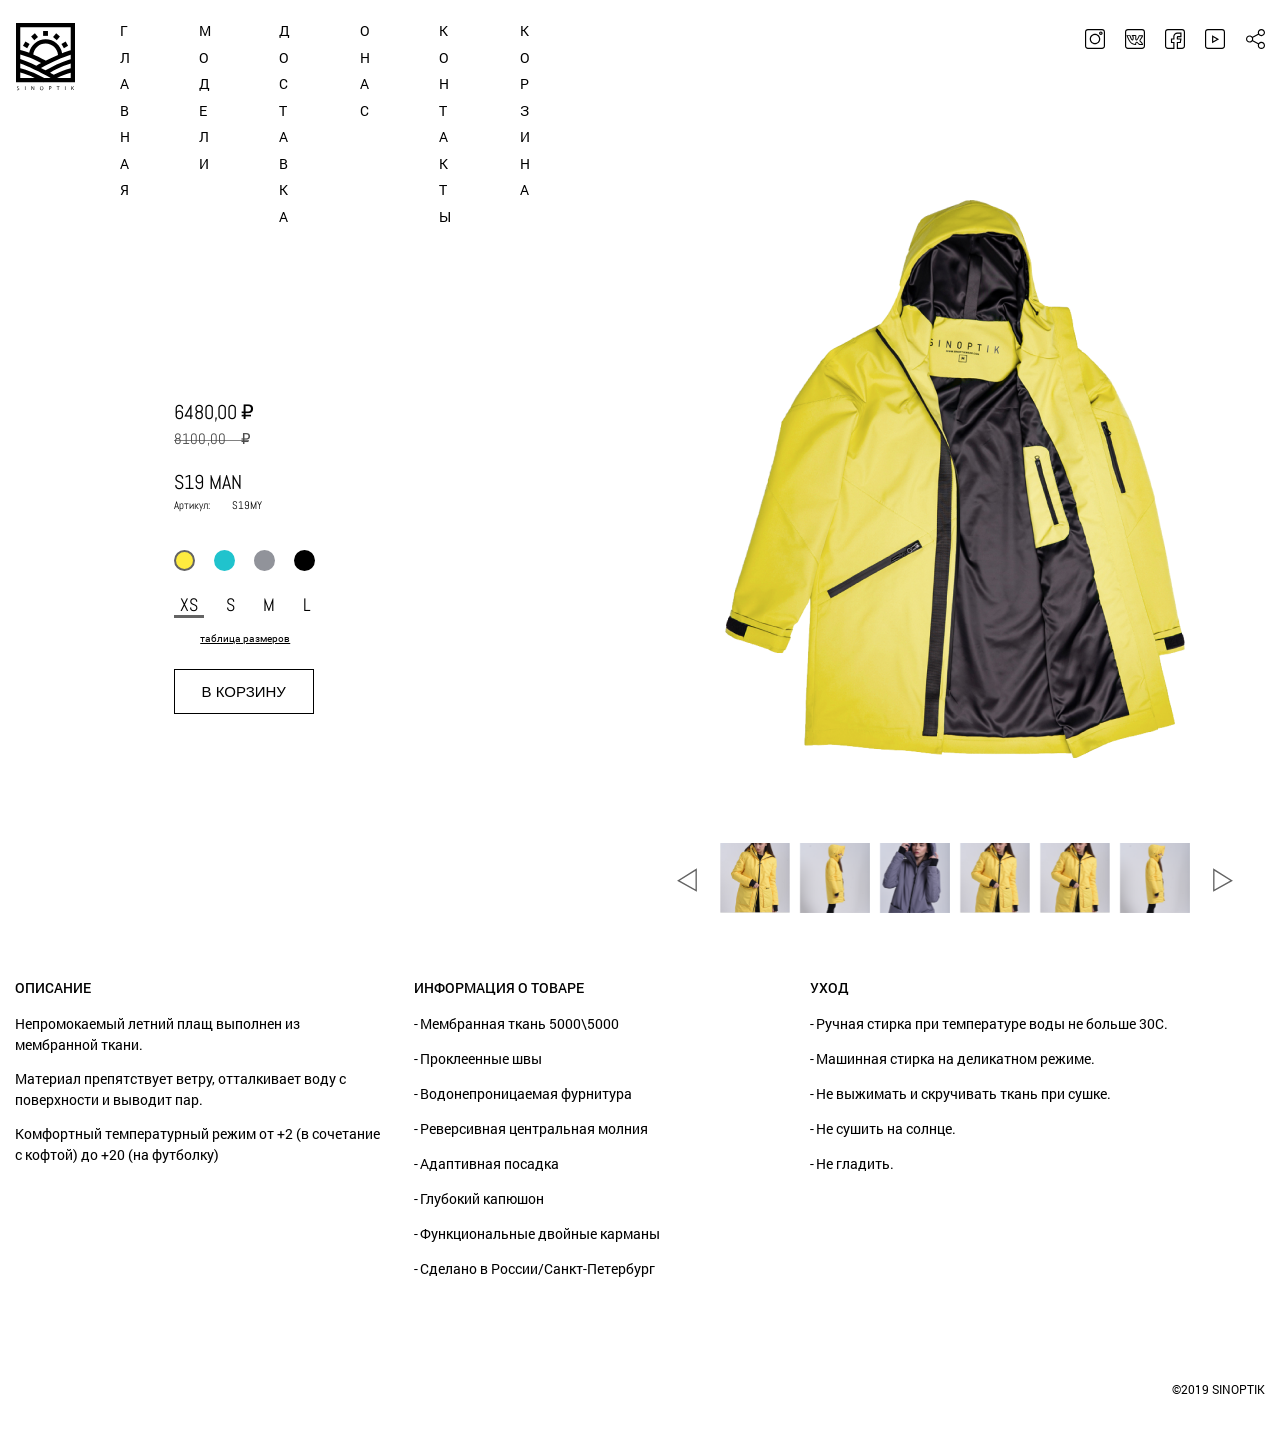
==== commit b2b5fe84: "Add" ====
--- a/src/app/index.html
+++ b/src/app/index.html
@@ -12,6 +12,8 @@
     <link href="css/style.css" rel="stylesheet">
     <link href="css/animated-slider-css.css" rel="stylesheet">
     <link href="css/grid-same-column.min.css" rel="stylesheet">
+    <link href="css/owl.carousel.min.css" rel="stylesheet">
+    <link href="css/animate.css" rel="stylesheet">
     <link href="css/FontAwesoome/css/font-awesome.min.css" rel="stylesheet">
 </head>
 <body>
@@ -64,270 +66,257 @@
                     </div>
                 </div>
             </header>
-            <section class="section-busket">
+            <section class="section-separate-model">
                 <div class="container">
-                    <div class="wrapper-busket-buyer page-form">
-                        <p class="h2-title-mar mar-bottom-22">ПОКУПАТЕЛЬ:</p>
-                        <div class="row-4-col-mar-10 mar-bottom">
-                            <div class="col-flex wrapper-busket-buyer__item">
-                                <div class="wrapper-select"><!--контейнер самого селекта-->
-
-                                    
-                                    <div class="wrapper-select__wrapper-input">
-                                        <input class="wrapper-select__input" readonly="" value="Москва" type="text">
-                                        <div class="wrapper-select__triangle-down"></div>
-                                    </div>
-                                    <ul class="wrapper-select__option"><!--раскрывающийся список-->
-                                        <li>Москва</li>
-                                        <li>Обниснк</li>
-                                        <li>Астана</li>
-                                        <li>Ленинск</li>
-                                    </ul>
-                                </div>
-                                <input name="" placeholder="ФИО..." type="text">
-                                <input name="" placeholder="Город..." type="text">
-                            </div>
-
-                            <div class="col-flex wrapper-busket-buyer__item">
-                                <div class="wrapper-select"><!--контейнер самого селекта-->
-
-
-                                    <div class="wrapper-select__wrapper-input">
-                                        <input class="wrapper-select__input" readonly="" value="Москва" type="text">
-                                        <div class="wrapper-select__triangle-down"></div>
-                                    </div>
-                                    <ul class="wrapper-select__option"><!--раскрывающийся список-->
-                                        <li>Москва</li>
-                                        <li>Обниснк</li>
-                                        <li>Астана</li>
-                                        <li>Ленинск</li>
-                                    </ul>
-                                </div>
-                                <input name="" placeholder="ФИО..." type="text">
-                                <input name="" placeholder="Город..." type="text">
-                            </div>
-
-                            <div class="col-flex wrapper-busket-buyer__item">
-                                <div class="wrapper-select"><!--контейнер самого селекта-->
-
-
-                                    <div class="wrapper-select__wrapper-input">
-                                        <input class="wrapper-select__input" readonly="" value="Москва" type="text">
-                                        <div class="wrapper-select__triangle-down"></div>
-                                    </div>
-                                    <ul class="wrapper-select__option"><!--раскрывающийся список-->
-                                        <li>Москва</li>
-                                        <li>Обниснк</li>
-                                        <li>Астана</li>
-                                        <li>Ленинск</li>
-                                    </ul>
-                                </div>
-                                <input name="" placeholder="ФИО..." type="text">
-                                <input name="" placeholder="Город..." type="text">
-                            </div>
-
-                            <div class="col-flex wrapper-busket-buyer__item">
-                                <textarea placeholder="Комментарий к заказу..." name=""></textarea>
-                            </div>
+                    <div class="wrapper-separate-model">
+                        <div class="model-options">
+                            <div class="model-options__price">
+                                <p class="model-options__new-price">6480,00<span>₽</span></p>
+                                <p class="model-options__old-price">8100,00<span>₽</span></p>
+                            </div>
+
+                            <div class="model-options__nomenclature">
+                                <p class="model-options__name-goods">S19 MAN</p>
+                                <p class="model-options__article">Артикул: <span>S19MY</span></p>
+                            </div>
+
+                            <div class="model-slider-pagers">
+                                <li style="background-color: #FEEB3F;" class="model-slider-pagers__item active-item" data-href="zero"></li>
+                                <li style="background-color: #20C3CD;" class="model-slider-pagers__item" data-href="three"></li>
+                                <li style="background-color: #91939A;" class="model-slider-pagers__item" data-href="five"></li>
+                                <li style="background-color: #000000;" class="model-slider-pagers__item" data-href="seven"></li>
+                            </div>
+
+                            <div class="model-slider-size">
+                                <div class="model-slider-size__item active-item" >XS</div>
+                                <div class="model-slider-size__item">S</div>
+                                <div class="model-slider-size__item">M</div>
+                                <div class="model-slider-size__item">L</div>
+                            </div>
+
+                            <div class="wrapper-size-chart">
+                                <p>таблица размеров</p>
+                            </div>
+
+                            <button class="model-options__button button ">В корзину</button>
+
+
+
+                        </div>
+
+                        <div class="wrapper-model-slider-img">
+                            <div class="owl-carousel-models">
+                                <div class="model-slider-item active-item" data-href="zero">
+                                    <div style="background-image: url('./img/slider-img1.png')" class="model-slider-item__img">
+
+                                    </div>
+                                </div>
+                                <div class="model-slider-item" data-href="three">
+                                    <div style="background-image: url('./img/slider-img2.png')" class="model-slider-item__img">
+
+                                    </div>
+                                </div>
+                                <div class="model-slider-item" data-href="five">
+                                    <div style="background-image: url('./img/slider-img3.png')" class="model-slider-item__img">
+
+                                    </div>
+                                </div>
+                                <div class="model-slider-item" data-href="seven">
+                                    <div style="background-image: url('./img/slider-img1.png')" class="model-slider-item__img"></div>
+                                </div>
+                            </div>
+                            <div class="wrapper-owl-carousel-models-img">
+                                <div class="owl-carousel">
+                                    <div style="background-image: url('./img/fancy1.jpg')" class="models-img-slider-item"></div>
+                                    <div style="background-image: url('./img/fancy2.png')" class="models-img-slider-item"></div>
+                                    <div style="background-image: url('./img/fancy3.png')" class="models-img-slider-item"></div>
+                                    <div style="background-image: url('./img/fancy1.jpg')" class="models-img-slider-item"></div>
+
+                                    <div style="background-image: url('./img/fancy1.jpg')" class="models-img-slider-item"></div>
+                                    <div style="background-image: url('./img/fancy2.png')" class="models-img-slider-item"></div>
+                                    <div style="background-image: url('./img/fancy3.png')" class="models-img-slider-item"></div>
+                                    <div style="background-image: url('./img/fancy1.jpg')" class="models-img-slider-item"></div>
+
+                                </div>
+                            </div>
+
+
+
                         </div>
                     </div>
 
-                    <div class="wrapper-busket-delivery">
-                        <p class="h2-title-mar mar-bottom-22">ДОСТАВКА:</p>
-                        <div class="row-4-col-mar-10 mar-bottom">
-                            <div class="col-flex busket-delivery-item">
-                                <div class="busket-delivery-item__type-delivery">
-                                    <div class="checkbox">
-                                        <input name="delivery" type="radio" id="checkbox_1">
-                                        <label for="checkbox_1">Пункт самовывоза СДЭК</label>
-                                    </div>
-                                </div>
-                                <div class="busket-delivery-item__mark">
-                                    <p>
-                                        Заказ будет доставлен в один из пунктов выдачи СДЭК
-                                    </p>
-                                </div>
-                                <p class="busket-delivery-item__select-issue">Выбрать пункт выдачи</p>
-                                <div class="wrapper-summary-data">
-                                    <div class="time-delivery">
-                                        <p>2-3 дня</p>
-
-                                    </div>
-                                    <div class="shipping-amount">
-                                        <p><span>400</span> ₽ </p>
-                                    </div>
-                                </div>
-                            </div>
-
-                            <div class="col-flex busket-delivery-item">
-                                <div class="busket-delivery-item__type-delivery">
-                                    <div class="checkbox">
-                                        <input name="delivery" type="radio" id="checkbox_2">
-                                        <label  for="checkbox_2">Пункт самовывоза СДЭК</label>
-                                    </div>
-                                </div>
-                                <div class="busket-delivery-item__mark">
-                                    <p>
-                                        Заказ будет доставлен в один из пунктов выдачи СДЭК
-                                    </p>
-                                </div>
-                                <p class="busket-delivery-item__select-issue">Выбрать пункт выдачи</p>
-                                <div class="wrapper-summary-data">
-                                    <div class="time-delivery">
-                                        <p>2-3 дня</p>
-
-                                    </div>
-                                    <div class="shipping-amount">
-                                        <p><span>400</span> ₽ </p>
-                                    </div>
-                                </div>
-                            </div>
-
-                            <div class="col-flex busket-delivery-item">
-                                <div class="busket-delivery-item__type-delivery">
-                                    <div class="checkbox">
-                                        <input name="delivery" type="radio" id="checkbox_3">
-                                        <label for="checkbox_3">Пункт самовывоза СДЭК</label>
-                                    </div>
-                                </div>
-                                <div class="busket-delivery-item__mark">
-                                    <p>
-                                        Заказ будет доставлен в один из пунктов выдачи СДЭК
-                                    </p>
-                                </div>
-                                <p class="busket-delivery-item__select-issue">Выбрать пункт выдачи</p>
-                                <div class="wrapper-summary-data">
-                                    <div class="time-delivery">
-                                        <p>2-3 дня</p>
-
-                                    </div>
-                                    <div class="shipping-amount">
-                                        <p><span>400</span> ₽ </p>
-                                    </div>
-                                </div>
-                            </div>
-
-                            <div class="col-flex busket-delivery-item">
-                                <div class="busket-delivery-item__type-delivery">
-                                    <div class="checkbox">
-                                        <input name="delivery" type="radio" id="checkbox_4">
-                                        <label for="checkbox_4">Пункт самовывоза СДЭК</label>
-                                    </div>
-                                </div>
-                                <div class="busket-delivery-item__mark">
-                                    <p>
-                                        Заказ будет доставлен в один из пунктов выдачи СДЭК
-                                    </p>
-                                </div>
-                                <p class="busket-delivery-item__select-issue">Выбрать пункт выдачи</p>
-                                <div class="wrapper-summary-data">
-                                    <div class="time-delivery">
-                                        <p>2-3 дня</p>
-
-                                    </div>
-                                    <div class="shipping-amount">
-                                        <p><span>400</span> ₽ </p>
-                                    </div>
-                                </div>
-                            </div>
+                </div>
+            </section>
+            <section class="section-model-description">
+                <div class="container">
+                    <div class="model-description">
+                        <div class="col-flex model-description__item">
+                            <h2 class="h2_title">Описание</h2>
+                            <p>
+                                Непромокаемый летний плащ выполнен из мембранной ткани.
+                            </p>
+                            <p>
+                                Материал препятствует ветру, отталкивает воду с поверхности и выводит пар.
+                            </p>
+                            <p>
+                                Комфортный температурный режим от +2 (в сочетание с кофтой) до +20 (на футболку)
+                            </p>
+                        </div>
+
+                        <div class="col-flex model-description__item">
+                            <h2 class="h2_title">ИНФОРМАЦИЯ О ТОВАРЕ</h2>
+                            <ul class="">
+                                <li>Мембранная ткань 5000\5000</li>
+                                <li>Проклеенные швы </li>
+                                <li>Водонепроницаемая фурнитура</li>
+                                <li>Реверсивная центральная молния</li>
+                                <li>Адаптивная посадка</li>
+                                <li>Глубокий капюшон</li>
+                                <li>Функциональные двойные карманы</li>
+                                <li>Сделано в России/Санкт-Петербург</li>
+                            </ul>
+                        </div>
+                        <div class="col-flex model-description__item">
+                            <h2 class="h2_title">УХОД</h2>
+                            <ul>
+                                <li>Ручная стирка при температуре воды не больше 30С.</li>
+                                <li>Машинная стирка на деликатном режиме.</li>
+                                <li>Не выжимать и скручивать ткань при сушке.</li>
+                                <li>Не сушить на солнце.</li>
+                                <li>Не гладить.</li>
+                            </ul>
                         </div>
                     </div>
-
-                    <div class="wrapper-total-amount">
-                        <p class="h2-title-mar">Оплата: <span>27120</span> ₽</p>
+                </div>
+            </section>
+
+            <div class="container-models-modal">
+                <div class="wrapper-models-modal">
+                    <div class="wrapper-models-modal__container container">
+                        <div class="wrapper-models-modal__header">
+                            <div class="logo-company header__logo"></div>
+                            <div class="social-networks wrapper-models-modal__social">
+
+                                <a href="#" style="background-image: url('img/instagram.svg')" class="social-networks__item"></a>
+
+                                <a href="#" style="background-image: url('img/vk.svg')" class="social-networks__item"></a>
+
+                                <a href="#" style="background-image: url('img/facebook.svg')" class="social-networks__item"></a>
+
+                                <a href="#" style="background-image: url('img/youtube.svg')" class="social-networks__item"></a>
+
+                                <a href="#" style="background-image: url('img/share_button.svg')" class="social-networks__item"></a>
+
+
+                            </div>
+                        </div>
+
+                        
+                        <div class="wrapper-models-modal__body slider-models-fancy">
+                            <div class="wrapper-models-modal__name-model-close">
+                                <p class="wrapper-models-modal__model-name">S19 woman</p>
+                                <div class="wrapper-models-modal__close"></div>
+                            </div>
+
+                            <div class="owl-carousel">
+
+                            </div>
+                        </div>
+
+
+
                     </div>
 
-                    <div class="wrapper-type-payment">
-                        <div class="checkbox">
-                            <input name="type" type="radio" id="checkbox_5">
-                            <label for="checkbox_5">Без наличным расчетом</label>
-                        </div>
-
-                        <div class="checkbox">
-                            <input name="type" type="radio" id="checkbox_6">
-                            <label for="checkbox_6">Без наличным расчетом</label>
-                        </div>
+                </div>
+                <div class="lean_overlay"></div>
+            </div>
+
+            <div class="container-size-modal">
+                <div class="wrapper-models-modal ">
+                    <div class="wrapper-models-modal__container">
+                        <div class="wrapper-models-modal__body size-models-modal">
+                            <div class="size-models-modal__name-model-close">
+                                <p class="wrapper-models-modal__model-name">S19 woman</p>
+                                <div class="wrapper-models-modal__close"></div>
+                            </div>
+
+                            <div class="user-data">
+                                <div class="user-data__label">
+                                    <p>Введите некоторые данные о себе:</p>
+                                    <p>РЕКОМЕНДУЕМЫЙ РАЗМЕР :<span>M</span></p>
+                                </div>
+                                <form class="models-modal-form page-form" action="#">
+                                    <div class="row-4-col-mar-10">
+                                        <div class="col-flex models-modal-form__item">
+                                            <input type="text" placeholder="Ваш рост...">
+                                            <p>см</p>
+                                        </div>
+                                        <div class="col-flex models-modal-form__item">
+                                            <input type="text" placeholder="Ваш вес...">
+                                            <p>см</p>
+                                        </div>
+                                        <div class="col-flex models-modal-form__item">
+                                            <input type="text" placeholder="Объем груди...">
+                                            <p>см</p>
+                                        </div>
+                                        <div class="col-flex models-modal-form__item">
+                                            <input type="text" placeholder="Объем талии...">
+                                            <p>см</p>
+                                        </div>
+                                    </div>
+                                </form>
+
+                            </div>
+
+                            <div class="wrapper-sizes-individual-parts">
+
+                                <div class="wrapper-model-sizes">
+                                    <h2 class="wrapper-model-sizes__title">Размерная сетка:</h2>
+                                    <div class="wrapper-model-sizes__item">
+                                        <p class="wrapper-model-sizes__size">XS</p>
+                                        <p class="wrapper-model-sizes__sizes-parts">A - Ширина под проймой - 56</p>
+                                        <p class="wrapper-model-sizes__sizes-parts">B - Длина по центру от спины до низа - 91</p>
+                                        <p class="wrapper-model-sizes__sizes-parts">C - Длина рукава - 57</p>
+                                    </div>
+
+                                    <div class="wrapper-model-sizes__item">
+                                        <p class="wrapper-model-sizes__size">S</p>
+                                        <p class="wrapper-model-sizes__sizes-parts">A - Ширина под проймой - 58/p>
+                                        <p class="wrapper-model-sizes__sizes-parts">B - Длина по центру от спины до низа - 91</p>
+                                        <p class="wrapper-model-sizes__sizes-parts">C - Длина рукава - 58</p>
+                                    </div>
+
+                                    <div class="wrapper-model-sizes__item">
+                                        <p class="wrapper-model-sizes__size">M</p>
+                                        <p class="wrapper-model-sizes__sizes-parts">A - Ширина под проймой - 60/p>
+                                        <p class="wrapper-model-sizes__sizes-parts">B - Длина по центру от спины до низа - 91</p>
+                                        <p class="wrapper-model-sizes__sizes-parts">C - Длина рукава - 59</p>
+                                    </div>
+
+                                    <div class="wrapper-model-sizes__item">
+                                        <p class="wrapper-model-sizes__size">L</p>
+                                        <p class="wrapper-model-sizes__sizes-parts">A - Ширина под проймой - 62/p>
+                                        <p class="wrapper-model-sizes__sizes-parts">B - Длина по центру от спины до низа - 91</p>
+                                        <p class="wrapper-model-sizes__sizes-parts">C - Длина рукава - 60</p>
+                                    </div>
+
+                                </div>
+                                <div class="wrapper-model-img">
+                                    <div class="wrapper-model-img__img">
+                                        <img src="./img/s19_picture.png" alt="">
+                                    </div>
+                                </div>
+
+                            </div>
+                        </div>
+
                     </div>
-
-                    <div class="wrapper-view-order">
-                        <p class="h2-title-mar mar-bottom-22">Просмотр и размещение заказа:</p>
-                        <div class="row-4-col-mar-10 mar-bottom">
-                            <div class="col-flex view-order-item">
-                                <p class="view-order-item__title">Адрес доставки:</p>
-                                <div class="view-order-item__decryption">
-                                    <p>Николай Иванов</p>
-                                    <p>nikolai@gmail.com</p>
-                                    <p>3500020, Россия, Краснодарский край,</p>
-                                    <p>Краснодар, ул. Дзержинского 11/1, кв.6</p>
-                                    <p>8 961 585 44 52</p>
-                                </div>
-                                <p class="edit-delivery-data">Редактировать</p>
-
-
-                            </div>
-
-                            <div class="col-flex view-order-item">
-                                <p class="view-order-item__title">Адрес доставки:</p>
-                                <div class="view-order-item__decryption">
-                                    <p>Николай Иванов</p>
-                                    <p>nikolai@gmail.com</p>
-                                    <p>3500020, Россия, Краснодарский край,</p>
-                                    <p>Краснодар, ул. Дзержинского 11/1, кв.6</p>
-                                    <p>8 961 585 44 52</p>
-                                </div>
-                                <p class="edit-delivery-data">Редактировать</p>
-
-
-                            </div>
-
-                            <div class="col-flex view-order-item">
-                                <p class="view-order-item__title">Адрес доставки:</p>
-                                <div class="view-order-item__decryption">
-                                    <p>Николай Иванов</p>
-                                    <p>nikolai@gmail.com</p>
-                                    <p>3500020, Россия, Краснодарский край,</p>
-                                    <p>Краснодар, ул. Дзержинского 11/1, кв.6</p>
-                                    <p>8 961 585 44 52</p>
-                                </div>
-                                <p class="edit-delivery-data">Редактировать</p>
-
-
-                            </div>
-
-                            <div class="col-flex view-order-item">
-                                <p class="view-order-item__title">Адрес доставки:</p>
-                                <div class="view-order-item__decryption">
-                                    <p>Николай Иванов</p>
-                                    <p>nikolai@gmail.com</p>
-                                    <p>3500020, Россия, Краснодарский край,</p>
-                                    <p>Краснодар, ул. Дзержинского 11/1, кв.6</p>
-                                    <p>8 961 585 44 52</p>
-                                </div>
-                                <p class="edit-delivery-data">Редактировать</p>
-
-
-                            </div>
-                        </div>
-                    </div>
-
-                    <div class="wrapper-user-tagging">
-                        <p>
-                            Вы выбрали оплату через Яндекс.Касса (банковские карты, электронные деньги,
-                            интернет-банкинг, баланс телефона, наличные)
-                            Когда вы нажмете «Купить», вы будете перенаправлены на сайт Яндекс.Касса, где сможете
-                            безопасно оплатить заказ.
-                        </p>
-                    </div>
-
-                    <button class="button button-order-purchase">Купить</button>
-
-
-
                 </div>
-
-
-
-            </section>
+                <div class="lean_overlay"></div>
+            </div>
+
+
+
         </div>
 
 
@@ -345,23 +334,206 @@
     <script src="js/app.js"></script>
     <script src="js/jquery.cssslider.js"></script>
     <script src="js/jquery.touchSwipe.js"></script>
+    <script src="js/owl.carousel.min.js"></script>
 
     <script>
-        $(document).ready(function() {
-
-            /*Поле селект*/
-            $('.wrapper-select__triangle-down, .wrapper-select').on('click',function(){
-
-
-                $(this).find('.wrapper-select__option').slideToggle();
+        $(document).ready(function () {
+
+            /*Открываю модальное окно*/
+            function open_modal() {
+                $('.container-models-modal').show();
+                $("body").css("overflow-y", "hidden");
+            }
+
+            function close_open() {
+                $('.container-models-modal,.container-size-modal').hide();
+                $("body").css("overflow-y", "auto");
+            }
+
+            /*Закрыть окно*/
+            $('.wrapper-models-modal__close').on('click', function () {
+                close_open();
+
             });
 
-            $('.wrapper-select__option li').on('click',function(){
-                var val = $(this).text();
-                $(this).parents('.wrapper-select').find('.wrapper-select__input').val(val);
-                $(this).find('.wrapper-select__option').slideUp();
-
+            /*Вызов слайдера для моделей на основной странице*/
+
+
+            // $('.owl-carousel-models').owlCarousel({
+            //     items: 1,
+            //     loop: false,
+            //     nav: true,
+            //     center: true,
+            //     margin: 10,
+            //     callbacks: true,
+            //     URLhashListener: true,
+            //     startPosition: 'URLHash',
+            //     animateIn: 'fadeIn',
+            //     onInitialized: function () {
+            //         owl_carousel_img()
+            //     }
+
+
+            // });
+
+            /*Выбор цвета одежды по клику на пейджеры*/
+
+
+
+
+            /*Делаю активный слайдер пейджера а так же меняю слайд одежды по цвету*/
+
+            $('.model-slider-pagers .model-slider-pagers__item').on('click', function () {
+                var data = $(this).attr('data-href');
+                console.log(data);
+                // $('.owl-carousel-models .owl-next').click();
+                $('.owl-carousel-models .model-slider-item').hide();
+                $('.owl-carousel-models .model-slider-item[data-href="'+data+'"]').fadeIn(600);
+
+                if (!$(this).hasClass('active-item')) {
+                    $(this).addClass('active-item');
+                    $(this).siblings('.model-slider-pagers .model-slider-pagers__item').removeClass('active-item');
+                }
             });
+
+            var lenth = $('.model-slider-item').length;
+            console.log(lenth);
+
+            $(".model-slider-item").swipe({
+                swipeLeft:function(event, direction, distance, duration, fingerCount) {
+                    var data = $(this).attr('data-href');
+                    var index = $(this).index();
+
+
+
+                    if($(this).index()<lenth-1){
+                        $('.model-slider-pagers .model-slider-pagers__item').removeClass('active-item');
+                        $('.model-slider-pagers .model-slider-pagers__item[data-href="'+data+'"]').next('.model-slider-pagers__item').addClass('active-item');
+                        $(this).hide();
+                        $('.model-slider-item').eq(index+1).fadeIn(600)
+                    }
+                },
+
+                swipeRight:function(event, direction, distance, duration, fingerCount) {
+                    var data = $(this).attr('data-href');
+                    var index = $(this).index();
+
+
+                    if($(this).index()>0){
+
+                        $('.model-slider-pagers .model-slider-pagers__item').removeClass('active-item');
+                        $('.model-slider-pagers .model-slider-pagers__item[data-href="'+data+'"]').prev('.model-slider-pagers__item').addClass('active-item');
+
+                        $(this).hide();
+                        $('.model-slider-item').eq(index-1).fadeIn(600)
+                    }
+                }
+            });
+
+
+
+            /*Делаю активный размер*/
+
+
+            $('.model-slider-size .model-slider-size__item').on('click', function () {
+                if (!$(this).hasClass('active-item')) {
+                    $(this).addClass('active-item');
+                    $(this).siblings('.model-slider-size .model-slider-size__item').removeClass('active-item');
+                }
+            });
+
+            /*Вызов слайдера для моделей меняются картинки*/
+            function owl_carousel_img() {
+                let $owl = $('.wrapper-owl-carousel-models-img .owl-carousel').owlCarousel({
+                    items: 6,
+                    loop: false,
+                    // center: true,
+                    margin: 10,
+                    nav: true,
+                    navText: ['', ''],
+                    onInitialized: function () {
+
+                    }
+                });
+
+
+            }
+            owl_carousel_img();
+
+            /*По клику на пейджер вызываю слайдер фэнси*/
+            let massive_imj = [];
+
+            $('.wrapper-owl-carousel-models-img .models-img-slider-item').on('click', function () {
+                let img_src = $(this).attr('style');
+                let index = $(this).parent().index();
+                /*для слайдера в модалке в массив записываю дивы с пейджеров основного сайта*/
+                $('.wrapper-owl-carousel-models-img .models-img-slider-item').each(function () {
+                    let elem = $(this);
+                    massive_imj.push(elem)
+                });
+
+                obj1 = {
+                    param1:{
+                        param1_1: 33,
+                        param1_2: 35
+                    },
+                    param2:2
+                };
+
+                obj2 = obj1;
+
+                obj2.param1 = 3;
+
+                obj1 = {param1:1 , param2:2};
+                obj2 = {param1:3 , param2:2};
+
+
+                /*элементы массива добавляю вслайдер модалки*/
+                $.each(massive_imj, function(i,item){
+                    $('.slider-models-fancy .owl-carousel').append(item.clone())
+                })
+                // massive_imj.forEach(function (item, i, massive_imj) {
+                //     $('.slider-models-fancy .owl-carousel').append(...item)
+                // });
+                $('.slider-models-fancy .models-img-slider-item').unbind('click');
+                setTimeout(owl_carousel_img_fancy(index), 500);
+                open_modal();
+            });
+
+
+            /*Функция для вызова слайдера в модалке*/
+
+            function owl_carousel_img_fancy(index) {
+                $('.slider-models-fancy .owl-carousel').owlCarousel({
+                    items: 1,
+                    loop: true,
+                    margin: 0,
+                    nav: true,
+                    dots: true,
+                    navText: ['', ''],
+                    startPosition: index,
+                    onInitialized: function () {
+                        setTimeout(page_fancy_width, 500)
+                        // page_fancy_width()
+                    }
+
+
+                });
+            }
+
+            /*В слайдере модалки формирую для него блок с пейджерами и стрелками*/
+            function page_fancy_width() {
+                let width = $('.slider-models-fancy .owl-dots').outerWidth();
+                $('.slider-models-fancy .owl-nav').css('width', width + 70)
+            }
+
+            /*Модальное окно для размеров*/
+            $('.wrapper-size-chart').on('click',function () {
+                $('.container-size-modal').show();
+                $("body").css("overflow-y", "hidden");
+            });
+
+
 
 
 
--- a/src/app/css/style.css
+++ b/src/app/css/style.css
@@ -191,6 +191,12 @@
 }
 .header__menu-item p b {
   display: none;
+  font-weight: 300;
+  font-size: 14px;
+  line-height: 16px;
+  text-transform: uppercase;
+  margin-bottom: 30px;
+  letter-spacing: 4px;
 }
 .header__social-networks {
   padding-top: 6px;
@@ -1052,6 +1058,7 @@
   position: absolute;
   width: 100%;
   display: none;
+  z-index: 10;
 }
 .wrapper-select__option li {
   display: flex;
@@ -1067,9 +1074,6 @@
 }
 .wrapper-busket-buyer input {
   width: 100%;
-}
-.wrapper-busket-buyer__item > div {
-  margin-bottom: 23px;
 }
 .wrapper-busket-buyer__item > input {
   padding-left: 10px;
@@ -1213,3 +1217,40 @@
   margin: 31px auto;
   width: 140px;
 }
+.icon-media-menu {
+  display: none;
+  cursor: pointer;
+  width: 20px;
+  height: 20px;
+  background-position: center;
+  background-repeat: no-repeat;
+  background-size: cover;
+  background-image: url("../img/menu_button.png");
+}
+.media-social-network {
+  display: none;
+}
+.wrapper-buyer {
+  display: flex;
+}
+.wrapper-buyer__search {
+  width: 74.7%;
+  margin-right: 20px;
+}
+.wrapper-buyer__search .row-3-col-mar-10 {
+  margin-bottom: 3px;
+}
+.wrapper-buyer__comment {
+  width: calc(100% - 74.7% - 20px);
+}
+/*Доработка слайдера*/
+.owl-carousel-models .model-slider-item {
+  -webkit-transition: top 1s ease-out 1s;
+  -moz-transition: top 1s ease-out 1s;
+  -o-transition: top 1s ease-out 1s;
+  transition: top 1s ease-out 1s;
+  display: none;
+}
+.owl-carousel-models .model-slider-item.active-item {
+  display: block;
+}
